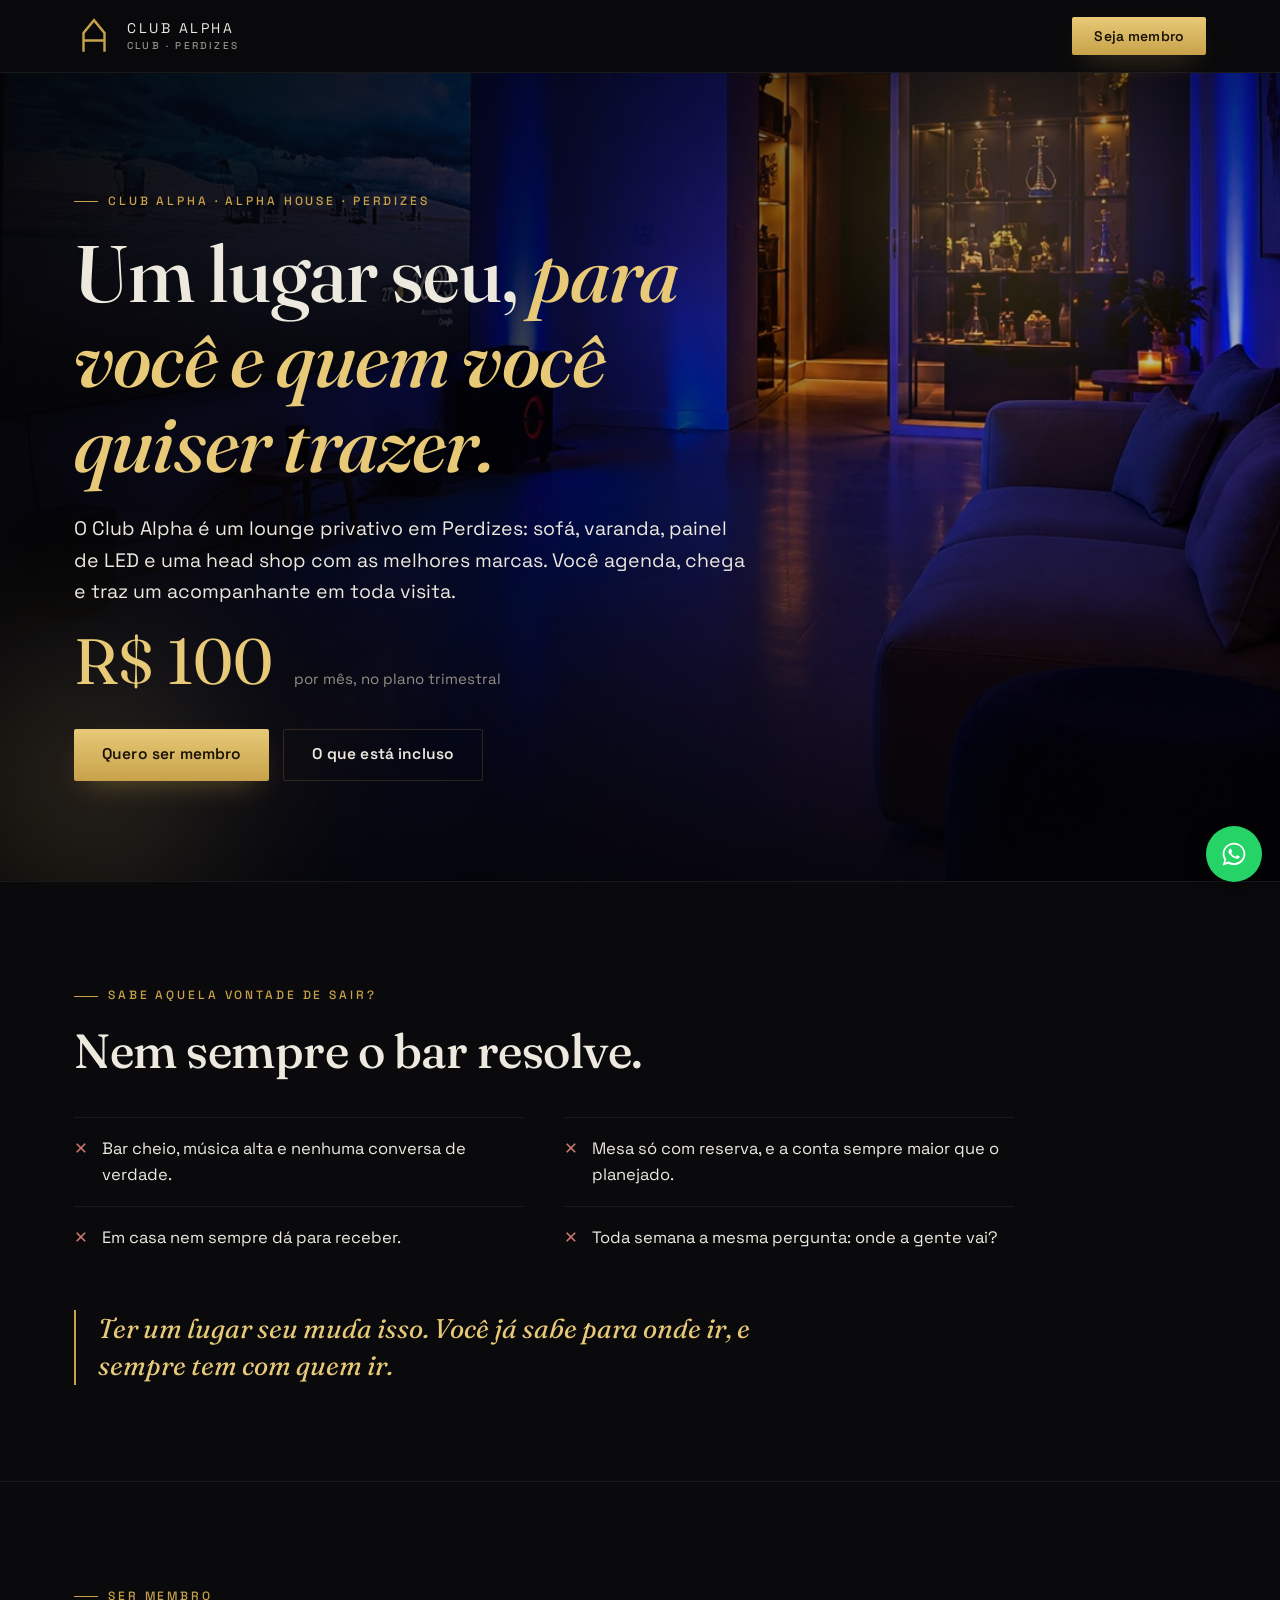
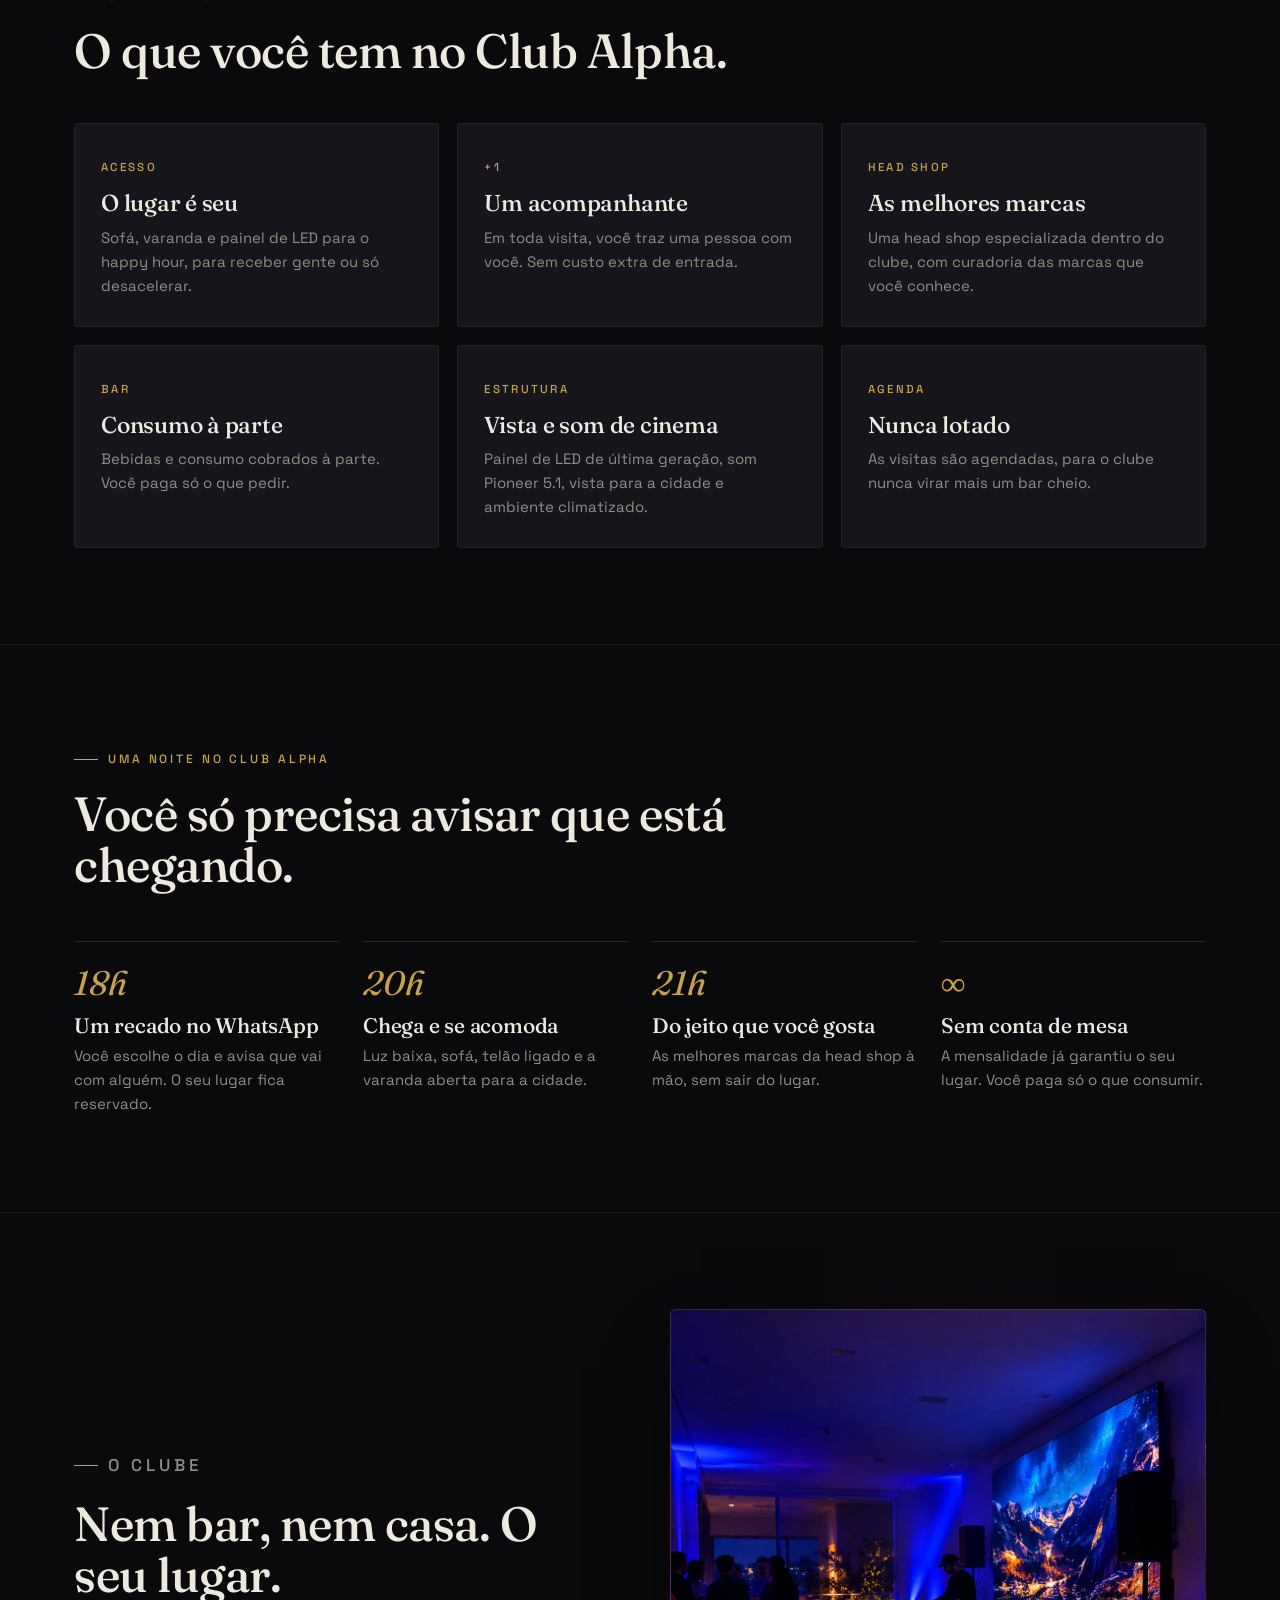
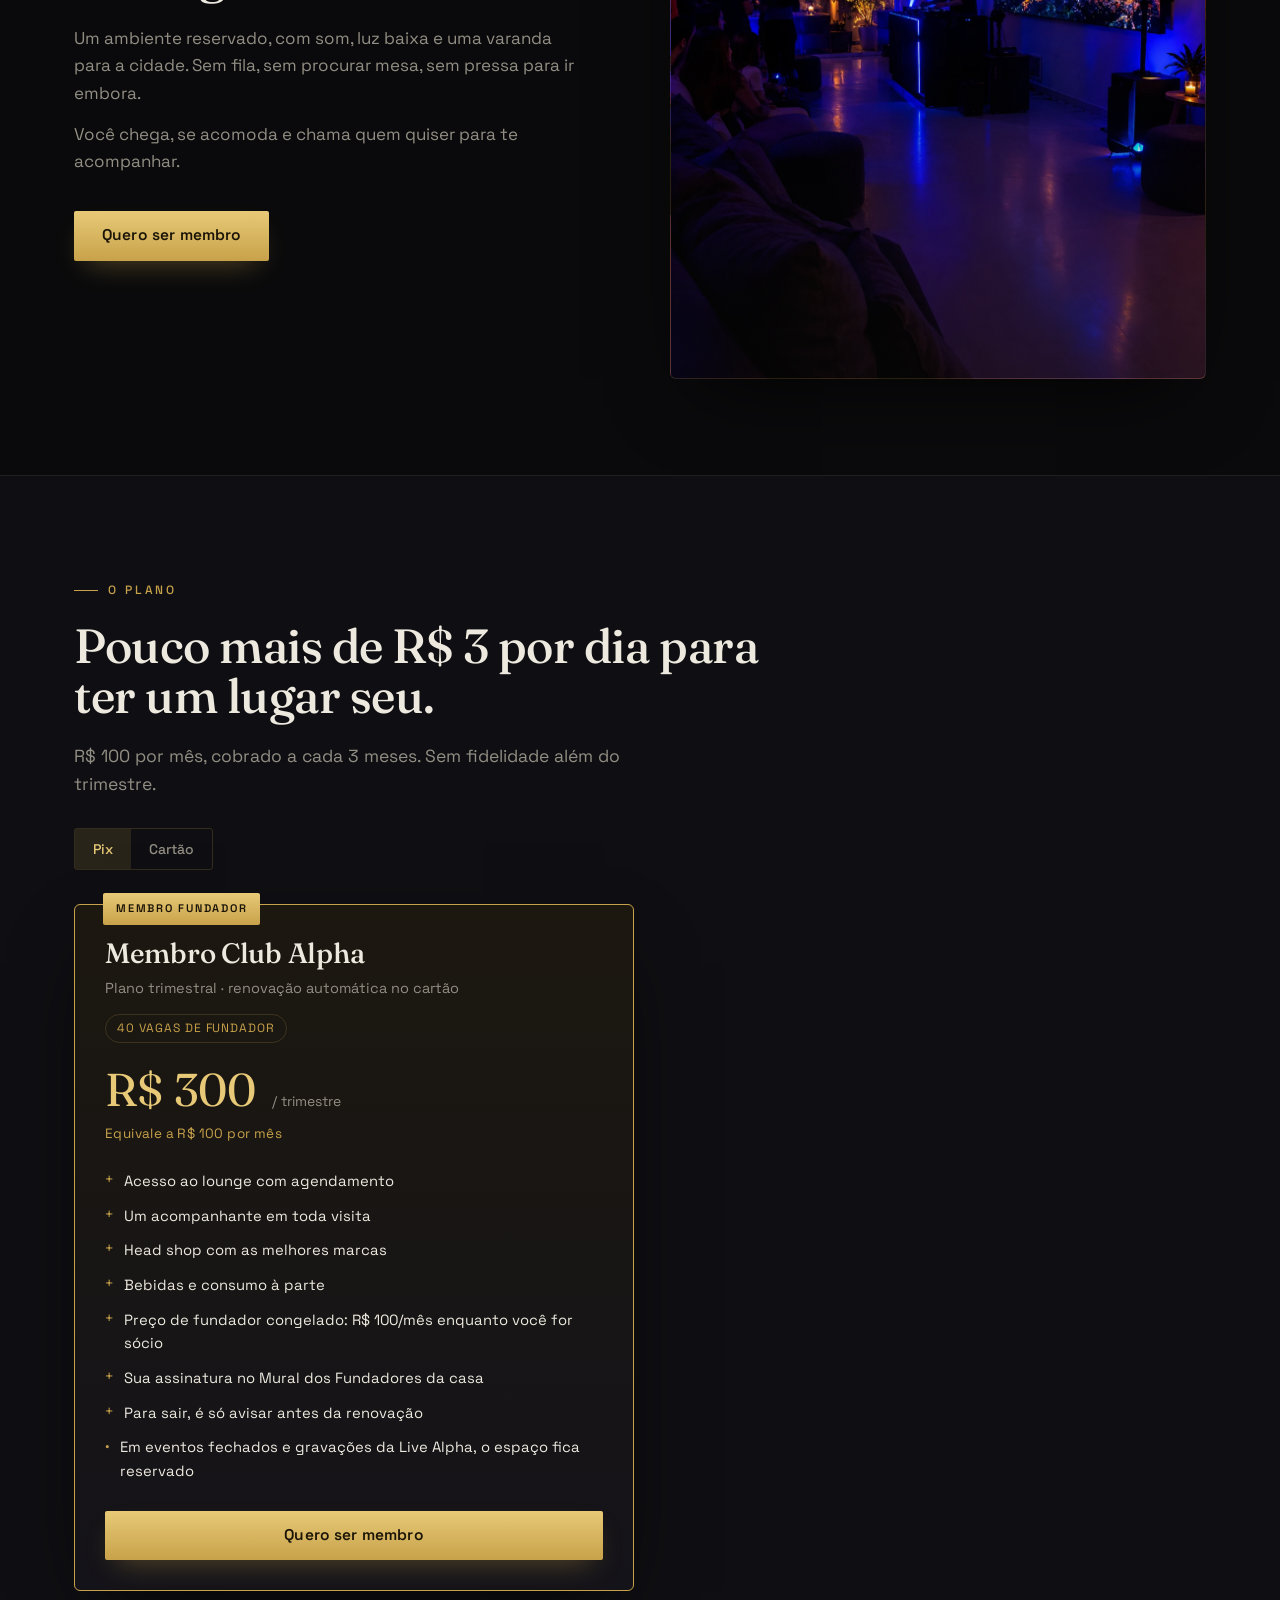
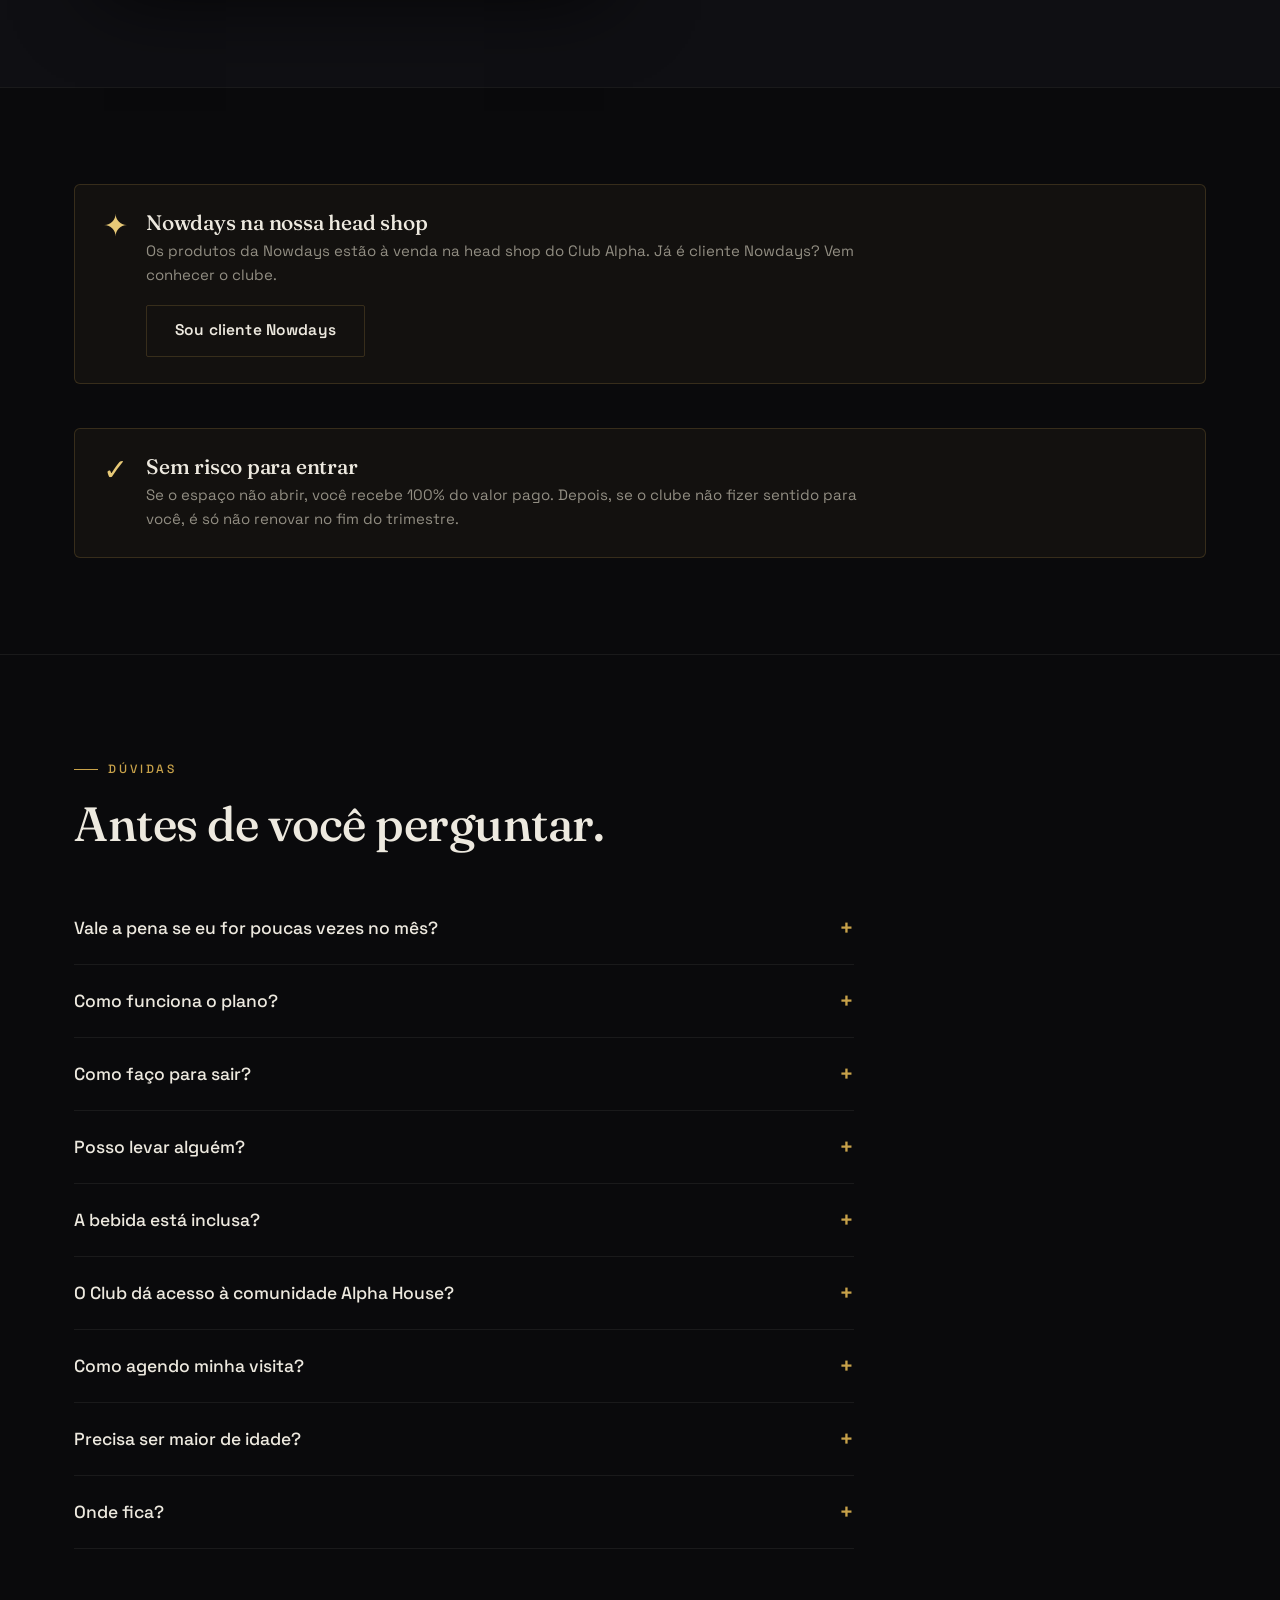
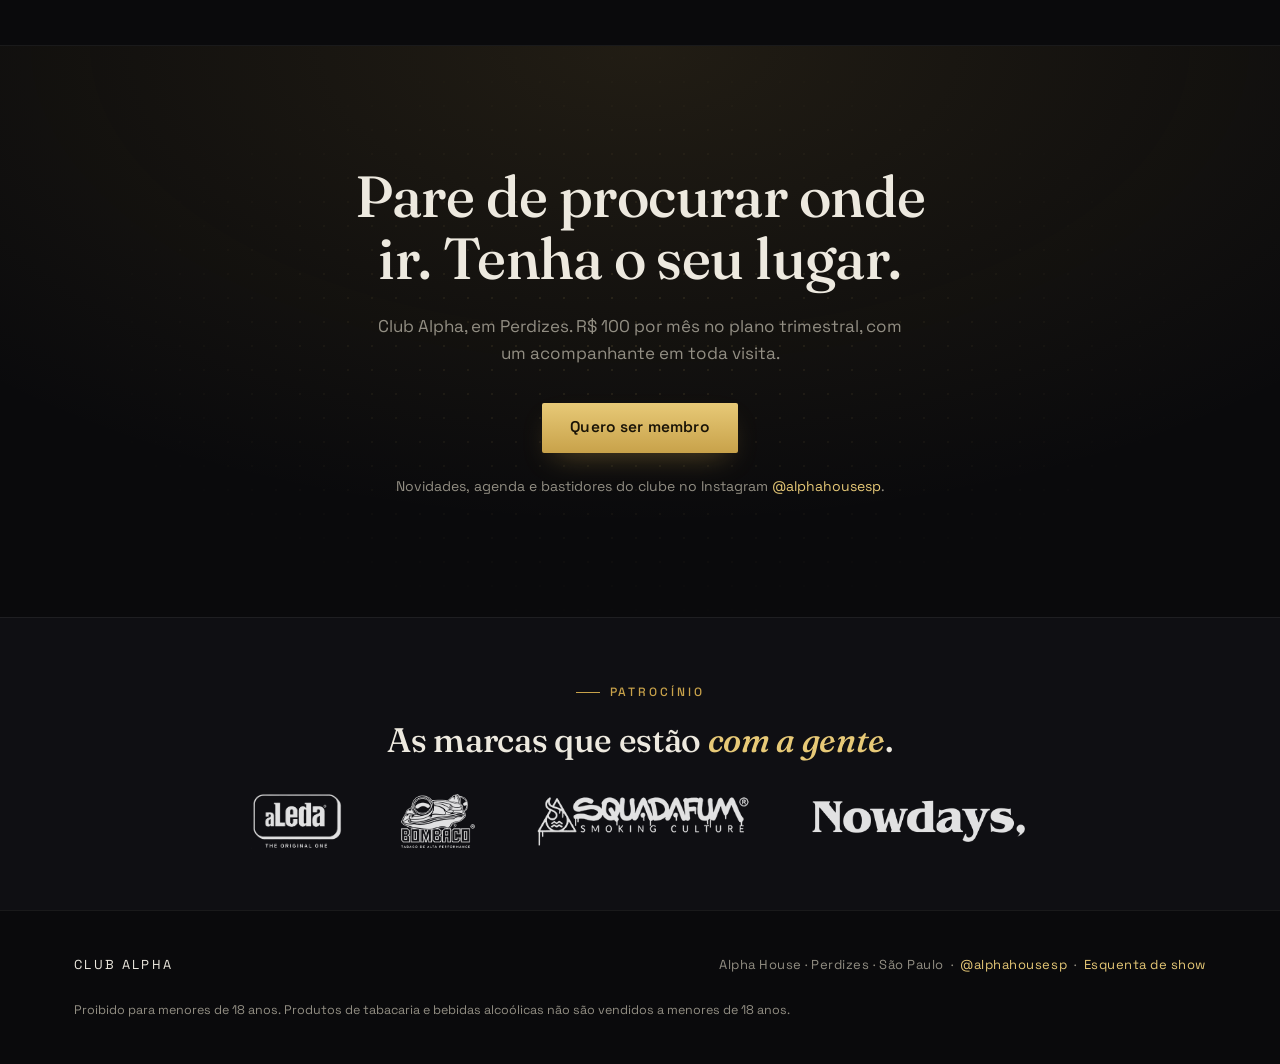
==== club/index.html @ b7af5578 "Mural dos Fundadores, preço de fundador, bastidores no Instagram e esquenta só no Seal - Mural dos F" ====
<!DOCTYPE html>
<html lang="pt-BR">
<head>
<meta charset="UTF-8" />
<meta name="viewport" content="width=device-width, initial-scale=1.0" />
<title>Club Alpha — Perdizes</title>
<meta name="description" content="Seja membro do Club Alpha: um lounge em Perdizes para você e um acompanhante, com sofá, varanda, painel de LED e head shop com as melhores marcas. R$ 300 por trimestre, com renovação automática." />
<!-- Prévia do link (WhatsApp/Instagram) -->
<meta property="og:type" content="website" />
<meta property="og:url" content="https://alphastudio.alphagalerie.com/club/" />
<link rel="canonical" href="https://alphastudio.alphagalerie.com/club/" />
<meta property="og:site_name" content="Alpha House" />
<meta property="og:title" content="Club Alpha · seja membro" />
<meta property="og:description" content="Um lugar seu em Perdizes, com um acompanhante em toda visita e head shop das melhores marcas. R$ 100 por mês." />
<meta property="og:image" content="https://alphastudio.alphagalerie.com/img/og-club.jpg" />
<meta property="og:image:width" content="1200" />
<meta property="og:image:height" content="630" />
<meta name="twitter:card" content="summary_large_image" />
<meta name="theme-color" content="#0A0A0C" />
<!-- Preço do plano e marcas: arquivo /config.js -->
<link rel="preconnect" href="https://fonts.googleapis.com">
<link rel="preconnect" href="https://fonts.gstatic.com" crossorigin>
<link href="https://fonts.googleapis.com/css2?family=Fraunces:ital,opsz,wght@0,9..144,400;0,9..144,500;0,9..144,600;1,9..144,400;1,9..144,500&family=Space+Grotesk:wght@400;500;600&display=swap" rel="stylesheet">
<link rel="icon" href="../assets/logo/favicon.svg" type="image/svg+xml">
<link rel="icon" href="../assets/logo/favicon-32.png" sizes="32x32">
<link rel="apple-touch-icon" href="../assets/logo/apple-touch-icon.png">
<link rel="preload" as="image" href="../img/lounge-led.webp" fetchpriority="high">
<link rel="stylesheet" href="../assets/site.css">
</head>
<body data-oferta="club">

<div class="strip" data-prazo>Pré-venda de fundadores<span data-contagem></span> · inauguração prevista para <span data-cfg="INAUGURACAO_PREVISTA">novembro</span> · se o espaço não inaugurar, você recebe <b>100% de volta</b></div>

<nav class="nav">
  <div class="wrap">
    <a class="brand" href="../" aria-label="Alpha House">
      <img class="mono-logo" src="../assets/logo/alpha-house-simbolo-dourado.svg" alt="" width="42" height="42">
      <span class="brand-name">Club Alpha<small>Club · Perdizes</small></span>
    </a>
    <button class="btn btn-gold nav-cta" data-reserve>Seja membro</button>
  </div>
</nav>

<!-- ============ HERO ============ -->
<header class="hero" id="top">
  <div class="hero-bg" aria-hidden="true" style="background-image:url('../img/lounge-led.webp');background-position:center 60%"></div>
  <div class="hero-glow" aria-hidden="true"><span></span><span></span></div>
  <div class="wrap">
    <p class="eyebrow">Club Alpha · Alpha House · Perdizes</p>
    <h1>Um lugar seu, <em>para você e quem você quiser trazer.</em></h1>
    <p class="hero-sub">O Club Alpha é um lounge privativo em Perdizes: sofá, varanda, painel de LED e uma head shop com as melhores marcas. Você agenda, chega e traz um acompanhante em toda visita.</p>
    <div class="price-hero">R$ 100 <small>por mês, no plano trimestral</small></div>
    <div class="hero-actions">
      <button class="btn btn-gold" data-reserve>Quero ser membro</button>
      <a class="btn btn-ghost" href="#beneficios">O que está incluso</a>
    </div>
  </div>
</header>

<!-- ============ DOR ============ -->
<section class="band">
  <div class="wrap">
    <div class="band-head">
      <p class="eyebrow reveal">Sabe aquela vontade de sair?</p>
      <h2 class="reveal">Nem sempre o bar resolve.</h2>
    </div>
    <ul class="dores reveal">
      <li>Bar cheio, música alta e nenhuma conversa de verdade.</li>
      <li>Mesa só com reserva, e a conta sempre maior que o planejado.</li>
      <li>Em casa nem sempre dá para receber.</li>
      <li>Toda semana a mesma pergunta: onde a gente vai?</li>
    </ul>
    <p class="virada reveal">Ter um lugar seu muda isso. Você já sabe para onde ir, e sempre tem com quem ir.</p>
  </div>
</section>

<!-- ============ BENEFÍCIOS ============ -->
<section class="band" id="beneficios">
  <div class="wrap">
    <div class="band-head">
      <p class="eyebrow reveal">Ser membro</p>
      <h2 class="reveal">O que você tem no Club Alpha.</h2>
    </div>
    <div class="perks">
      <div class="perk reveal"><span class="tag">Acesso</span><h3>O lugar é seu</h3><p>Sofá, varanda e painel de LED para o happy hour, para receber gente ou só desacelerar.</p></div>
      <div class="perk reveal"><span class="tag">+1</span><h3>Um acompanhante</h3><p>Em toda visita, você traz uma pessoa com você. Sem custo extra de entrada.</p></div>
      <div class="perk reveal"><span class="tag">Head shop</span><h3>As melhores marcas</h3><p>Uma head shop especializada dentro do clube, com curadoria das marcas que você conhece.</p></div>
      <div class="perk reveal"><span class="tag">Bar</span><h3>Consumo à parte</h3><p>Bebidas e consumo cobrados à parte. Você paga só o que pedir.</p></div>
      <div class="perk reveal"><span class="tag">Estrutura</span><h3>Vista e som de cinema</h3><p>Painel de LED de última geração, som Pioneer 5.1, vista para a cidade e ambiente climatizado.</p></div>
      <div class="perk reveal"><span class="tag">Agenda</span><h3>Nunca lotado</h3><p>As visitas são agendadas, para o clube nunca virar mais um bar cheio.</p></div>
    </div>
  </div>
</section>

<!-- ============ UMA NOITE NO CLUBE ============ -->
<section class="band">
  <div class="wrap">
    <div class="band-head">
      <p class="eyebrow reveal">Uma noite no Club Alpha</p>
      <h2 class="reveal">Você só precisa avisar que está chegando.</h2>
    </div>
    <div class="steps">
      <div class="step reveal"><div class="n">18h</div><h3>Um recado no WhatsApp</h3><p>Você escolhe o dia e avisa que vai com alguém. O seu lugar fica reservado.</p></div>
      <div class="step reveal"><div class="n">20h</div><h3>Chega e se acomoda</h3><p>Luz baixa, sofá, telão ligado e a varanda aberta para a cidade.</p></div>
      <div class="step reveal"><div class="n">21h</div><h3>Do jeito que você gosta</h3><p>As melhores marcas da head shop à mão, sem sair do lugar.</p></div>
      <div class="step reveal"><div class="n">∞</div><h3>Sem conta de mesa</h3><p>A mensalidade já garantiu o seu lugar. Você paga só o que consumir.</p></div>
    </div>
  </div>
</section>

<!-- ============ ESPAÇO ============ -->
<section class="band rooftop">
  <div class="wrap">
    <div class="rt-grid">
      <div class="reveal">
        <p class="eyebrow">O clube</p>
        <h2>Nem bar, nem casa. O seu lugar.</h2>
        <p>Um ambiente reservado, com som, luz baixa e uma varanda para a cidade. Sem fila, sem procurar mesa, sem pressa para ir embora.</p>
        <p>Você chega, se acomoda e chama quem quiser para te acompanhar.</p>
        <div class="hero-actions"><button class="btn btn-gold" data-reserve>Quero ser membro</button></div>
      </div>
      <div class="photo reveal" role="img" aria-label="Lounge do Club Alpha com painel de LED e pessoas reunidas" style="background-image:url('../img/evento-dj.webp')"></div>
    </div>
  </div>
</section>

<!-- ============ PLANO ============ -->
<section class="band pacotes" id="plano">
  <div class="wrap">
    <div class="band-head">
      <p class="eyebrow reveal">O plano</p>
      <h2 class="reveal">Pouco mais de R$ 3 por dia para ter um lugar seu.</h2>
      <p class="lead reveal">R$ 100 por mês, cobrado a cada 3 meses. Sem fidelidade além do trimestre.</p>
    </div>
    <div class="pay-toggle reveal" role="group" aria-label="Forma de pagamento">
      <button type="button" class="on" data-pay="pix" aria-pressed="true">Pix</button>
      <button type="button" data-pay="cartao" aria-pressed="false">Cartão</button>
    </div>
    <div class="pac-grid" style="grid-template-columns:minmax(0,560px)">
      <div class="pac feat reveal">
        <span class="flag">Membro fundador</span>
        <h3>Membro Club Alpha</h3>
        <p class="use">Plano trimestral · renovação automática no cartão</p>
        <span class="vagas" data-vagas-de="club"></span>
        <div class="price"><span data-price>R$ 300</span> <small>/ trimestre</small></div>
        <div class="dur">Equivale a R$ 100 por mês</div>
        <ul>
          <li><span class="ck">+</span>Acesso ao lounge com agendamento</li>
          <li><span class="ck">+</span>Um acompanhante em toda visita</li>
          <li><span class="ck">+</span>Head shop com as melhores marcas</li>
          <li><span class="ck">+</span>Bebidas e consumo à parte</li>
          <li><span class="ck">+</span>Preço de fundador congelado: R$ 100/mês enquanto você for sócio</li>
          <li><span class="ck">+</span>Sua assinatura no Mural dos Fundadores da casa</li>
          <li><span class="ck">+</span>Para sair, é só avisar antes da renovação</li>
          <li><span class="ck">·</span>Em eventos fechados e gravações da Live Alpha, o espaço fica reservado</li>
        </ul>
        <button class="btn btn-gold" data-reserve>Quero ser membro</button>
      </div>
    </div>
  </div>
</section>

<!-- ============ NOWDAYS ============ -->
<section class="band">
  <div class="wrap">
    <div class="guarantee reveal" style="margin-top:0">
      <span class="g-ic" aria-hidden="true">✦</span>
      <div>
        <h3>Nowdays na nossa head shop</h3>
        <p>Os produtos da Nowdays estão à venda na head shop do Club Alpha. Já é cliente Nowdays? Vem conhecer o clube.</p>
        <div class="hero-actions" style="margin-top:18px"><a class="btn btn-ghost" id="nowdays" target="_blank" rel="noopener" href="#">Sou cliente Nowdays</a></div>
      </div>
    </div>
    <div class="guarantee reveal">
      <span class="g-ic" aria-hidden="true">✓</span>
      <div>
        <h3>Sem risco para entrar</h3>
        <p>Se o espaço não abrir, você recebe 100% do valor pago. Depois, se o clube não fizer sentido para você, é só não renovar no fim do trimestre.</p>
      </div>
    </div>
  </div>
</section>

<!-- ============ FAQ ============ -->
<section class="band">
  <div class="wrap">
    <div class="band-head">
      <p class="eyebrow reveal">Dúvidas</p>
      <h2 class="reveal">Antes de você perguntar.</h2>
    </div>
    <div class="faq">
      <div class="qa"><button>Vale a pena se eu for poucas vezes no mês?<span class="sign">+</span></button><div class="ans"><p>São R$ 100 por mês para ter um lugar garantido sempre que quiser, sem reservar mesa. E se não fizer sentido, é só não renovar no fim do trimestre.</p></div></div>
      <div class="qa"><button>Como funciona o plano?<span class="sign">+</span></button><div class="ans"><p>São R$ 300 a cada 3 meses. No cartão, vira uma assinatura que renova sozinha no fim de cada trimestre. No Pix, você paga um trimestre por vez.</p></div></div>
      <div class="qa"><button>Como faço para sair?<span class="sign">+</span></button><div class="ans"><p>É só avisar antes da próxima renovação. O trimestre já pago não é devolvido.</p></div></div>
      <div class="qa"><button>Posso levar alguém?<span class="sign">+</span></button><div class="ans"><p>Sim. Em toda visita você traz um acompanhante.</p></div></div>
      <div class="qa"><button>A bebida está inclusa?<span class="sign">+</span></button><div class="ans"><p>Não. Bebidas e consumo são à parte. A mensalidade é o seu acesso ao clube.</p></div></div>
      <div class="qa"><button>O Club dá acesso à comunidade Alpha House?<span class="sign">+</span></button><div class="ans"><p>Não. O Club é o seu acesso ao espaço. A comunidade, com os encontros de network e a Live Alpha, é a adesão de membro fundador. Nos dias de eventos fechados e gravações, o espaço fica reservado para a comunidade.</p></div></div>
      <div class="qa"><button>Como agendo minha visita?<span class="sign">+</span></button><div class="ans"><p>Pelo WhatsApp. O agendamento garante o seu lugar e evita que o clube fique cheio.</p></div></div>
      <div class="qa"><button>Precisa ser maior de idade?<span class="sign">+</span></button><div class="ans"><p>Sim. O Club Alpha é só para maiores de 18 anos, membros e acompanhantes.</p></div></div>
      <div class="qa"><button>Onde fica?<span class="sign">+</span></button><div class="ans"><p>Em Perdizes, São Paulo. O endereço completo vai por mensagem depois da adesão.</p></div></div>
    </div>
  </div>
</section>

<section class="final">
  <div class="wrap">
    <h2>Pare de procurar onde ir. Tenha o seu lugar.</h2>
    <p class="lead">Club Alpha, em Perdizes. R$ 100 por mês no plano trimestral, com um acompanhante em toda visita.</p>
    <button class="btn btn-gold" data-reserve>Quero ser membro</button>
    <p style="margin-top:22px;font-size:14px;color:var(--muted)">Novidades, agenda e bastidores do clube no Instagram <a class="gold" data-ig="club" href="https://www.instagram.com/alphahousesp/" target="_blank" rel="noopener">@alphahousesp</a>.</p>
  </div>
</section>

<section class="marcas" id="marcas" aria-labelledby="marcas-titulo"><!-- renderizado pelo config.js --></section>

<footer>
  <div class="wrap">
    <span class="f-brand">Club Alpha</span>
    <span class="f-meta">Alpha House · Perdizes · São Paulo &nbsp;·&nbsp; <a class="gold" data-ig="club" href="https://www.instagram.com/alphahousesp/" target="_blank" rel="noopener">@alphahousesp</a> &nbsp;·&nbsp; <a class="gold" href="../esquenta/">Esquenta de show</a></span>
    <p class="f-legal">Proibido para menores de 18 anos. Produtos de tabacaria e bebidas alcoólicas não são vendidos a menores de 18 anos.</p>
  </div>
</footer>

<!-- ============ MODAL ============ -->
<div class="modal" id="modal" aria-hidden="true" role="dialog" aria-modal="true" aria-label="Seja membro">
  <div class="sheet">
    <div class="sheet-top">
      <h3>Seja membro</h3>
      <button class="x" id="closeModal" aria-label="Fechar">&times;</button>
    </div>
    <div class="field"><span class="lbl">Pagamento</span><div class="opts row" id="optPay"></div></div>
    <div class="field"><label for="fNome">Seu nome</label><input id="fNome" type="text" placeholder="Como te chamam" autocomplete="name"></div>
    <div class="field"><label for="fWpp">Seu WhatsApp</label><input id="fWpp" type="tel" placeholder="(11) 9...." autocomplete="tel"></div>
    <div class="field"><label for="fEmail" id="fEmailLbl">Seu e-mail</label><input id="fEmail" type="email" placeholder="voce@email.com" autocomplete="email"></div>
    <div class="total-row"><span class="tl">Trimestre</span><span class="tv" id="total">R$ 0</span></div>
    <div class="sub-row" id="subTotal"></div>
    <button class="btn btn-gold btn-block" id="pagar">Pagar no Mercado Pago</button>
    <button class="btn btn-ghost btn-block" id="send" style="margin-top:10px">Prefiro fechar pelo WhatsApp</button>
    <p class="note">Pagamento seguro pelo Mercado Pago. Para sair, avise antes da renovação.</p>
  </div>
</div>

<script src="../config.js"></script>
<script src="../assets/site.js"></script>
<script>
  /* Link do WhatsApp para clientes Nowdays */
  document.getElementById("nowdays").href = "https://wa.me/" + ALPHA_CONFIG.WPP + "?text=" +
    encodeURIComponent("Olá! Sou cliente Nowdays e quero conhecer o Club Alpha.");
</script>
</body>
</html>
---- assets/site.css ----
:root{
  --bg:#0A0A0C;
  --bg-2:#0F0F13;
  --panel:#15151B;
  --panel-2:#1B1B22;
  --line:rgba(200,162,74,.20);
  --line-soft:rgba(237,233,223,.07);
  --gold:#C8A24A;
  --gold-bright:#E7C977;
  --gold-deep:#8A6E2E;
  --ink:#EDE9DF;
  --muted:#928E83;
  --green:#7FD1A8;
  --shadow:0 30px 80px -30px rgba(0,0,0,.85);
  --maxw:1180px;
}

*{box-sizing:border-box;}
html{scroll-behavior:smooth;}
body{
  margin:0;
  background:var(--bg);
  color:var(--ink);
  font-family:"Space Grotesk",system-ui,-apple-system,sans-serif;
  font-size:17px;
  line-height:1.6;
  -webkit-font-smoothing:antialiased;
  overflow-x:hidden;
}
h1,h2,h3{font-family:"Fraunces",Georgia,serif;font-weight:500;line-height:1.06;margin:0;letter-spacing:-.01em;}
p{margin:0;}
a{color:inherit;text-decoration:none;}
img{max-width:100%;display:block;}

.wrap{width:100%;max-width:var(--maxw);margin:0 auto;padding:0 24px;}
@media(max-width:560px){ .wrap{padding:0 16px;} }
.eyebrow{
  font-size:12px;letter-spacing:.24em;text-transform:uppercase;
  color:var(--gold);font-weight:500;margin-bottom:20px;
  display:inline-flex;align-items:center;gap:10px;
}
.eyebrow::before{
  content:"";width:24px;height:1px;background:var(--gold);display:inline-block;
}
.muted{color:var(--muted);}
.gold{color:var(--gold-bright);}

/* ---------- Buttons ---------- */
.btn{
  display:inline-flex;align-items:center;gap:10px;justify-content:center;
  font-family:"Space Grotesk",sans-serif;font-size:15.5px;font-weight:600;
  letter-spacing:.01em;cursor:pointer;border:none;border-radius:2px;
  padding:17px 28px;transition:transform .2s ease, background .25s ease, color .25s ease, border-color .25s ease;
  line-height:1;
}
.btn-gold{
  background:linear-gradient(180deg,var(--gold-bright),var(--gold));
  color:#1a1407;box-shadow:0 12px 30px -12px rgba(200,162,74,.45);
}
.btn-gold:hover{transform:translateY(-2px);}
.btn-ghost{
  background:transparent;color:var(--ink);
  border:1px solid var(--line);
}
.btn-ghost:hover{border-color:var(--gold);color:var(--gold-bright);}
.btn-block{width:100%;}
.btn[disabled]{opacity:.45;cursor:not-allowed;transform:none;}

/* ---------- Pré-venda strip ---------- */
.strip{
  background:linear-gradient(90deg,#1c1810,#141319);
  border-bottom:1px solid var(--line);
  font-size:13.5px;color:var(--ink);text-align:center;padding:10px 16px;
}
.strip b{color:var(--gold-bright);font-weight:600;}

/* ---------- Nav ---------- */
.nav{
  position:sticky;top:0;z-index:40;
  background:rgba(10,10,12,.78);
  backdrop-filter:blur(16px);
  -webkit-backdrop-filter:blur(16px);
  border-bottom:1px solid var(--line-soft);
}
.nav .wrap{display:flex;align-items:center;justify-content:space-between;height:72px;}
.brand{display:flex;align-items:center;gap:13px;}
/* Logo: assets/logo/ (símbolo no menu, favicon e versões para redes) */
.mono{
  width:42px;height:42px;border-radius:50%;
  border:1.5px solid var(--gold);
  display:flex;align-items:center;justify-content:center;
  font-family:"Fraunces",serif;font-style:italic;font-size:20px;
  color:var(--gold-bright);background:radial-gradient(circle at 30% 25%,#22210e,#0a0a08);
  flex-shrink:0;letter-spacing:-.04em;
}
.mono .dot{width:5px;height:5px;border-radius:50%;background:var(--gold-bright);
  position:relative;top:-10px;left:1px;}
.brand-name{font-size:14px;letter-spacing:.18em;text-transform:uppercase;color:var(--ink);line-height:1.2;}
.brand-name small{display:block;font-size:10px;letter-spacing:.22em;color:var(--muted);margin-top:4px;font-weight:500;}
.nav-cta{padding:12px 22px;font-size:14px;}
@media(max-width:560px){
  .brand-name{font-size:12px;}
  .brand-name small{font-size:9px;}
  .nav-cta{padding:10px 16px;font-size:13px;}
}

/* ---------- Hero ---------- */
.hero{
  position:relative;overflow:hidden;padding:110px 0 100px;
  min-height:680px;display:flex;align-items:center;
}
/* Foto do hero: definida no style da .hero-bg de cada página */
.hero-bg{
  position:absolute;inset:0;z-index:0;
  background-size:cover;
  background-position:center 42%;
  filter:saturate(1.05) contrast(1.05);
}
.hero-bg::after{
  content:"";position:absolute;inset:0;
  background:
    linear-gradient(90deg, rgba(10,10,12,.95) 0%, rgba(10,10,12,.72) 40%, rgba(10,10,12,.18) 72%, rgba(10,10,12,.25) 100%),
    linear-gradient(180deg, rgba(10,10,12,.4) 0%, transparent 30%, rgba(10,10,12,.88) 100%);
}
.hero-glow{position:absolute;inset:0;z-index:1;overflow:hidden;pointer-events:none;}
.hero-glow span{
  position:absolute;border-radius:50%;filter:blur(90px);opacity:.35;
  animation:drift 18s ease-in-out infinite;
}
.hero-glow span:nth-child(1){width:340px;height:340px;background:#C8A24A;top:-40px;right:8%;opacity:.28;}
.hero-glow span:nth-child(2){width:260px;height:260px;background:#E7C977;bottom:-30px;left:-40px;animation-delay:-6s;opacity:.18;}
@keyframes drift{0%,100%{transform:translate(0,0) scale(1);}50%{transform:translate(-28px,24px) scale(1.08);}}

.hero .wrap{position:relative;z-index:2;}
.hero h1{font-size:clamp(40px,7vw,80px);max-width:14ch;}
.hero h1 em{font-style:italic;color:var(--gold-bright);}
.hero-sub{font-size:clamp(16.5px,2.2vw,19.5px);color:var(--ink);max-width:52ch;margin:28px 0 0;}
.hero-actions{display:flex;flex-wrap:wrap;gap:14px;margin-top:36px;}
.hero-foot{
  display:flex;flex-wrap:wrap;gap:36px;margin-top:54px;
  padding-top:30px;border-top:1px solid var(--line-soft);
}
.hero-foot .item{display:flex;flex-direction:column;gap:4px;}
.hero-foot .k{font-size:11px;letter-spacing:.2em;text-transform:uppercase;color:var(--muted);}
.hero-foot .v{font-family:"Fraunces",serif;font-size:18px;color:var(--ink);font-style:italic;}
.hero-foot .v b{color:var(--gold-bright);font-style:normal;font-weight:500;}

/* ---------- Section base ---------- */
section{position:relative;}
.band{padding:96px 0;border-top:1px solid var(--line-soft);}
.band-head{max-width:64ch;}
.band-head h2{font-size:clamp(30px,4.6vw,48px);}
.band-head .lead{color:var(--muted);margin-top:20px;font-size:17.5px;max-width:56ch;}
@media(max-width:560px){ .band{padding:72px 0;} }

/* ---------- Shows ---------- */
.show-grid{display:grid;grid-template-columns:repeat(2,1fr);gap:20px;margin-top:46px;}
.show{
  background:var(--panel);border:1px solid var(--line-soft);border-radius:6px;
  padding:30px 28px;display:flex;flex-direction:column;gap:14px;
  transition:border-color .25s ease, transform .25s ease;
}
.show:hover{border-color:var(--line);transform:translateY(-4px);}
.show .date{font-size:12px;letter-spacing:.22em;text-transform:uppercase;color:var(--gold);font-weight:500;}
.show h3{font-size:34px;}
.show .meta{color:var(--muted);font-size:15px;}
.show .status{display:inline-flex;align-items:center;gap:8px;font-size:13px;color:var(--green);}
.show .status::before{content:"";width:7px;height:7px;border-radius:50%;background:currentColor;}
.show.out .status{color:var(--muted);}
.show .btn{align-self:flex-start;margin-top:6px;}
.show-note{color:var(--muted);font-size:14px;margin-top:22px;max-width:70ch;}
@media(max-width:760px){ .show-grid{grid-template-columns:1fr;} }

/* ---------- Ofertas ---------- */
.pacotes{background:var(--bg-2);}
.pay-toggle{
  display:inline-flex;margin-top:30px;border:1px solid var(--line);border-radius:3px;overflow:hidden;
}
.pay-toggle button{
  background:none;border:none;color:var(--muted);cursor:pointer;
  font-family:"Space Grotesk",sans-serif;font-size:14px;font-weight:500;padding:11px 18px;
}
.pay-toggle button.on{background:rgba(200,162,74,.14);color:var(--gold-bright);}
.pac-grid{display:grid;grid-template-columns:repeat(3,1fr);gap:20px;margin-top:34px;align-items:stretch;}
.pac{
  display:flex;flex-direction:column;
  background:var(--panel);border:1px solid var(--line-soft);border-radius:6px;
  padding:34px 30px 30px;position:relative;transition:border-color .25s ease, transform .25s ease;
}
.pac:hover{transform:translateY(-4px);border-color:var(--line);}
.pac.feat{border-color:var(--gold);background:linear-gradient(180deg,#1c1810,#141319);box-shadow:var(--shadow);}
.pac .flag{
  position:absolute;top:-12px;left:28px;background:linear-gradient(180deg,var(--gold-bright),var(--gold));
  color:#1a1407;font-size:11px;font-weight:600;letter-spacing:.16em;text-transform:uppercase;
  padding:7px 13px;border-radius:2px;
}
.pac h3{font-size:28px;}
.pac .use{color:var(--muted);font-size:14.5px;margin-top:8px;}
.pac .price{font-family:"Fraunces",serif;font-size:46px;color:var(--gold-bright);line-height:1;margin-top:24px;}
.pac .price small{font-family:"Space Grotesk",sans-serif;font-size:14px;color:var(--muted);font-weight:400;margin-left:6px;}
.pac .dur{font-size:13.5px;color:var(--gold);letter-spacing:.03em;margin:10px 0 24px;}
.pac ul{list-style:none;padding:0;margin:0 0 28px;display:flex;flex-direction:column;gap:11px;}
.pac li{display:flex;gap:11px;align-items:flex-start;font-size:14.8px;color:var(--ink);}
.pac li .ck{color:var(--gold);flex-shrink:0;font-weight:700;font-family:"Fraunces",serif;line-height:1.4;}
.pac .btn{margin-top:auto;}
@media(max-width:960px){ .pac-grid{grid-template-columns:1fr;} }

.turbo{
  margin-top:32px;background:var(--panel-2);border:1px dashed var(--line);
  border-radius:6px;padding:28px 30px;display:flex;flex-wrap:wrap;gap:20px;
  align-items:center;justify-content:space-between;
}
.turbo .t-txt{max-width:62ch;}
.turbo h3{font-size:21px;margin-bottom:6px;}
.turbo p{color:var(--muted);font-size:15px;}

/* ---------- Incluso ---------- */
.inc-cols{display:grid;grid-template-columns:1fr 1fr;gap:40px;margin-top:46px;}
.inc-cols h3{font-size:14px;letter-spacing:.2em;text-transform:uppercase;font-family:"Space Grotesk",sans-serif;font-weight:500;color:var(--gold);margin-bottom:12px;}
.inc-cols h3.no{color:var(--muted);}
.inc-list{list-style:none;padding:0;margin:0;}
.inc-list li{padding:16px 0;border-top:1px solid var(--line-soft);font-size:16px;}
.inc-list li span{display:block;color:var(--muted);font-size:14.5px;margin-top:2px;}
@media(max-width:760px){ .inc-cols{grid-template-columns:1fr;gap:28px;} }

/* ---------- Prédio ---------- */
.rooftop .rt-grid{display:grid;grid-template-columns:1fr 1fr;gap:60px;align-items:center;}
.rooftop h2{font-size:clamp(30px,4.6vw,48px);max-width:15ch;}
.rooftop p{color:var(--muted);margin-top:24px;font-size:17px;max-width:46ch;}
.rooftop p + p{margin-top:14px;}
/* Foto: definida no style do .photo de cada página */
.photo{
  aspect-ratio:4/5;border-radius:6px;border:1px solid var(--line);
  background-size:cover;
  background-position:center;
  position:relative;overflow:hidden;
  box-shadow:var(--shadow);
}
.photo::after{
  content:"";position:absolute;inset:0;
  background:linear-gradient(180deg, transparent 50%, rgba(10,10,12,.45) 100%);
  pointer-events:none;
}
@media(max-width:760px){ .rooftop .rt-grid{grid-template-columns:1fr;gap:32px;} .photo{aspect-ratio:4/3;} }

/* ---------- Galeria ---------- */
.gal{display:grid;grid-template-columns:repeat(3,1fr);gap:16px;margin-top:46px;}
.gal figure{margin:0;}
.gal img{width:100%;aspect-ratio:3/4;object-fit:cover;border-radius:6px;border:1px solid var(--line-soft);}
.gal figcaption{font-size:13.5px;color:var(--muted);margin-top:10px;}
@media(max-width:760px){ .gal{grid-template-columns:1fr;} .gal img{aspect-ratio:4/3;} }

/* ---------- Como funciona ---------- */
.steps{display:grid;grid-template-columns:repeat(4,1fr);gap:24px;margin-top:50px;}
.step{border-top:1px solid var(--line);padding-top:24px;}
.step .n{font-family:"Fraunces",serif;font-size:34px;color:var(--gold);font-style:italic;line-height:1;}
.step h3{font-size:21px;margin:14px 0 8px;}
.step p{color:var(--muted);font-size:15px;}
@media(max-width:960px){ .steps{grid-template-columns:1fr 1fr;} }
@media(max-width:560px){ .steps{grid-template-columns:1fr;gap:6px;} .step{padding:22px 0;} }

.guarantee{
  margin-top:44px;border:1px solid var(--line);border-radius:6px;padding:26px 28px;
  background:rgba(200,162,74,.05);display:flex;gap:18px;align-items:flex-start;
}
.guarantee .g-ic{font-family:"Fraunces",serif;font-size:30px;color:var(--gold-bright);line-height:1;}
.guarantee h3{font-size:21px;margin-bottom:6px;}
.guarantee p{color:var(--muted);font-size:15px;max-width:72ch;}

/* ---------- Regras ---------- */
.rules{display:grid;grid-template-columns:repeat(3,1fr);gap:0 32px;margin-top:40px;}
.rules li{list-style:none;padding:16px 0;border-top:1px solid var(--line-soft);color:var(--muted);font-size:15px;}
.rules{padding:0;}
@media(max-width:760px){ .rules{grid-template-columns:1fr;} }

/* ---------- FAQ ---------- */
.faq{max-width:780px;margin-top:42px;}
.qa{border-bottom:1px solid var(--line-soft);}
.qa button{
  width:100%;background:none;border:none;color:var(--ink);cursor:pointer;
  font-family:"Space Grotesk",sans-serif;font-size:17.5px;font-weight:500;text-align:left;
  padding:24px 0;display:flex;justify-content:space-between;align-items:center;gap:18px;
}
.qa .sign{color:var(--gold);font-size:24px;line-height:1;transition:transform .25s ease;flex-shrink:0;}
.qa.open .sign{transform:rotate(45deg);}
.qa .ans{max-height:0;overflow:hidden;transition:max-height .3s ease;}
.qa .ans p{color:var(--muted);font-size:15.5px;padding-bottom:24px;max-width:60ch;}

/* ---------- CTA final ---------- */
.final{text-align:center;padding:120px 0;border-top:1px solid var(--line-soft);
  background:radial-gradient(120% 140% at 50% 0%, rgba(200,162,74,.12), transparent 60%);
  position:relative;overflow:hidden;}
.final::before{
  content:"";position:absolute;inset:0;
  background-image:radial-gradient(circle, rgba(231,201,119,.18) 1px, transparent 1.5px);
  background-size:24px 24px;
  -webkit-mask-image:radial-gradient(60% 70% at 50% 50%, #000 0%, transparent 75%);
  mask-image:radial-gradient(60% 70% at 50% 50%, #000 0%, transparent 75%);
  opacity:.6;
}
.final .wrap{position:relative;z-index:2;}
.final h2{font-size:clamp(32px,5.4vw,58px);max-width:17ch;margin:0 auto;}
.final .lead{color:var(--muted);margin:24px auto 36px;max-width:48ch;font-size:17px;}

/* ---------- Footer ---------- */
footer{border-top:1px solid var(--line-soft);padding:44px 0;}
footer .wrap{display:flex;flex-wrap:wrap;gap:14px;justify-content:space-between;align-items:center;}
footer .f-brand{font-size:13px;letter-spacing:.18em;text-transform:uppercase;color:var(--ink);}
footer .f-meta{font-size:13px;color:var(--muted);letter-spacing:.04em;}
footer .f-legal{flex-basis:100%;font-size:12.5px;color:var(--muted);margin-top:10px;max-width:90ch;}

/* ---------- Reveal ---------- */
.reveal{opacity:0;transform:translateY(24px);transition:opacity .8s ease, transform .8s ease;}
.reveal.in{opacity:1;transform:none;}

/* ---------- Modal ---------- */
.modal{
  position:fixed;inset:0;z-index:90;display:none;
  background:rgba(5,5,6,.82);backdrop-filter:blur(6px);-webkit-backdrop-filter:blur(6px);
  overflow-y:auto;padding:28px 16px;
}
.modal.show{display:block;}
.sheet{
  width:100%;max-width:480px;margin:24px auto;
  background:var(--panel);border:1px solid var(--line);border-radius:8px;
  box-shadow:var(--shadow);padding:32px 28px 30px;
}
@media(max-width:420px){ .sheet{padding:26px 18px 24px;} }
.sheet-top{display:flex;justify-content:space-between;align-items:flex-start;gap:16px;margin-bottom:22px;}
.sheet-top h3{font-size:26px;}
.sheet-top .x{background:none;border:none;color:var(--muted);font-size:28px;cursor:pointer;line-height:1;padding:0;}
.field{margin-bottom:16px;}
.field > label,.field .lbl{display:block;font-size:12.5px;letter-spacing:.08em;color:var(--muted);margin-bottom:8px;text-transform:uppercase;}
.field input[type=text],.field input[type=tel],.field input[type=email]{
  width:100%;background:var(--bg);border:1px solid var(--line-soft);border-radius:3px;
  color:var(--ink);font-family:"Space Grotesk",sans-serif;font-size:16px;padding:14px 14px;
}
.field input:focus{outline:none;border-color:var(--gold);}
.opts{display:flex;flex-direction:column;gap:10px;}
.opts.row{flex-direction:row;flex-wrap:wrap;}
.opts.row .opt{flex:1 1 140px;}
.opt{
  position:relative;
  display:flex;justify-content:space-between;align-items:center;gap:12px;cursor:pointer;
  border:1px solid var(--line-soft);border-radius:4px;padding:14px 15px;transition:border-color .2s ease, background .2s ease;
}
.opt:hover{border-color:var(--line);}
.opt.sel{border-color:var(--gold);background:rgba(200,162,74,.07);}
.opt.off{opacity:.4;cursor:not-allowed;}
.opt .o-name{font-size:15px;font-weight:500;}
.opt .o-name span{display:block;font-size:12.5px;color:var(--muted);font-weight:400;margin-top:3px;}
.opt .o-price{font-family:"Fraunces",serif;font-size:20px;color:var(--gold-bright);white-space:nowrap;}
.opt input{position:absolute;opacity:0;width:0;height:0;}
.total-row{display:flex;justify-content:space-between;align-items:baseline;gap:12px;
  margin:6px 0 4px;padding-top:20px;border-top:1px solid var(--line-soft);}
.total-row .tl{font-size:12.5px;letter-spacing:.1em;text-transform:uppercase;color:var(--muted);}
.total-row .tv{font-family:"Fraunces",serif;font-size:32px;color:var(--gold-bright);}
.sub-row{font-size:13.5px;color:var(--muted);text-align:right;margin-bottom:22px;min-height:1.2em;}
.sheet .note{font-size:12.5px;color:var(--muted);margin-top:14px;text-align:center;}
.hide{display:none!important;}
.paid{background:#13251d;border-bottom:1px solid rgba(127,209,168,.35);padding:16px 0;}
.paid .wrap{display:flex;flex-wrap:wrap;gap:14px;align-items:center;justify-content:space-between;font-size:15px;}
.paid b{color:var(--green);font-weight:600;}
.paid .btn{padding:12px 20px;font-size:14px;}

:focus-visible{outline:2px solid var(--gold-bright);outline-offset:3px;}

@media (prefers-reduced-motion: reduce){
  *{animation:none!important;scroll-behavior:auto!important;}
  .reveal{opacity:1;transform:none;}
}

/* ---------- Hub (página inicial) ---------- */
.oferta{margin-top:64px;}
.oferta-foto{display:block;aspect-ratio:16/9;border-radius:6px;overflow:hidden;border:1px solid var(--line);box-shadow:var(--shadow);}
.oferta-foto img{width:100%;height:100%;object-fit:cover;transition:transform 1.2s ease;}
.oferta-foto:hover img{transform:scale(1.03);}
.oferta-info{display:grid;grid-template-columns:1fr 1.2fr;gap:24px 56px;margin-top:30px;align-items:start;}
.oferta-info .tag{font-size:11.5px;letter-spacing:.2em;text-transform:uppercase;color:var(--gold);font-weight:500;}
.oferta-info h2{font-size:clamp(34px,4.6vw,52px);margin-top:12px;}
.oferta-info p{color:var(--muted);font-size:16.5px;max-width:52ch;}
.fatos{list-style:none;padding:0;margin:22px 0 26px;display:flex;flex-wrap:wrap;gap:10px 28px;}
.fatos li{font-size:14.5px;color:var(--muted);}
.fatos b{color:var(--gold-bright);font-weight:500;font-family:"Fraunces",serif;font-size:19px;margin-right:4px;}
@media(max-width:760px){ .oferta{margin-top:48px;} .oferta-foto{aspect-ratio:4/3;} .oferta-info{grid-template-columns:1fr;gap:14px;margin-top:22px;} }

/* ---------- Benefícios (club) ---------- */
.perks{display:grid;grid-template-columns:repeat(3,1fr);gap:18px;margin-top:46px;}
.perk{background:var(--panel);border:1px solid var(--line-soft);border-radius:4px;padding:28px 26px;}
.perk .tag{font-size:11.5px;letter-spacing:.2em;text-transform:uppercase;color:var(--gold);font-weight:500;}
.perk h3{font-size:23px;margin:12px 0 10px;}
.perk p{color:var(--muted);font-size:15px;}
@media(max-width:860px){ .perks{grid-template-columns:1fr;} }
.price-hero{font-family:"Fraunces",serif;font-size:clamp(44px,6vw,64px);color:var(--gold-bright);line-height:1;margin-top:22px;}
.price-hero small{font-family:"Space Grotesk",sans-serif;font-size:15px;color:var(--muted);margin-left:8px;}
.back{font-size:13px;color:var(--muted);letter-spacing:.06em;}
.back:hover{color:var(--gold-bright);}

/* ---------- Dor ---------- */
.dores{list-style:none;padding:0;margin:40px 0 0;display:grid;grid-template-columns:1fr 1fr;gap:0 40px;max-width:940px;}
.dores li{display:flex;gap:14px;align-items:flex-start;padding:18px 0;border-top:1px solid var(--line-soft);font-size:16.5px;color:var(--ink);}
.dores li::before{content:"✕";color:#C9786F;font-weight:600;flex-shrink:0;line-height:1.6;}
.virada{font-family:"Fraunces",serif;font-style:italic;font-size:clamp(21px,2.6vw,27px);line-height:1.4;color:var(--gold-bright);
  border-left:2px solid var(--gold);padding-left:22px;margin-top:40px;max-width:40ch;}
@media(max-width:760px){ .dores{grid-template-columns:1fr;} }
.pp{font-size:14.5px;color:var(--ink);margin-top:10px;}
.pp b{color:var(--gold-bright);font-weight:600;}

/* ---------- Patrocínio ---------- */
.marcas{border-top:1px solid var(--line-soft);background:var(--bg-2);padding:56px 0 60px;text-align:center;}
.marcas .eyebrow{justify-content:center;}
.marcas h2{font-size:clamp(24px,3vw,34px);}
.marcas h2 em{color:var(--gold-bright);}
.marcas-row{display:flex;flex-wrap:wrap;align-items:center;justify-content:center;gap:28px 56px;margin-top:34px;}
.marca{position:relative;display:flex;align-items:center;}
.marca img{height:58px;width:auto;max-width:220px;object-fit:contain;opacity:.88;transition:opacity .25s;}
.marca img:hover{opacity:1;}
@media(max-width:640px){ .marcas-row{gap:22px 34px;} .marca img{height:44px;max-width:145px;} }

/* ---------- WhatsApp flutuante ---------- */
.wa-float{position:fixed;right:18px;bottom:18px;z-index:80;width:56px;height:56px;border-radius:50%;
  display:flex;align-items:center;justify-content:center;background:#25D366;color:#fff;
  box-shadow:0 10px 28px -8px rgba(0,0,0,.6);transition:transform .2s ease;}
.wa-float:hover{transform:scale(1.06);}
@media(max-width:560px){ .wa-float{right:14px;bottom:14px;width:52px;height:52px;} }

/* ---------- Faixa de eventos (página inicial) ---------- */
.eventos{margin-top:64px;border:1px dashed var(--line);border-radius:6px;padding:26px 28px;background:var(--panel-2);
  display:flex;flex-wrap:wrap;gap:18px;align-items:center;justify-content:space-between;}
.eventos h3{font-size:22px;margin-bottom:6px;}
.eventos p{color:var(--muted);font-size:15px;max-width:60ch;}

.mono-logo{width:48px;height:48px;flex-shrink:0;margin:0 -4px;}
@media(max-width:560px){ .mono-logo{width:42px;height:42px;} }

/* ---------- Contagem regressiva no card do show ---------- */
.show .falta{align-self:flex-start;font-size:12px;letter-spacing:.06em;color:#1a1407;background:linear-gradient(180deg,var(--gold-bright),var(--gold));
  padding:5px 10px;border-radius:2px;font-weight:600;}

/* ---------- Barra fixa no celular (preço + botão) ---------- */
.cta-bar{position:fixed;left:0;right:0;bottom:0;z-index:85;display:none;align-items:center;justify-content:space-between;gap:12px;
  padding:12px 16px calc(12px + env(safe-area-inset-bottom,0px));background:rgba(15,15,19,.96);
  backdrop-filter:blur(12px);-webkit-backdrop-filter:blur(12px);border-top:1px solid var(--line);
  transform:translateY(110%);transition:transform .3s ease;}
.cta-bar .cta-txt{font-size:14px;color:var(--ink);line-height:1.35;}
.cta-bar .cta-txt b{font-family:"Fraunces",serif;font-weight:500;font-size:18px;color:var(--gold-bright);}
.cta-bar .btn{padding:14px 22px;font-size:14px;flex-shrink:0;}
@media(max-width:760px){
  .cta-bar{display:flex;}
  .cta-bar.on{transform:none;}
  body.has-cta footer{padding-bottom:110px;}
  body.cta-on .wa-float{bottom:84px;}
}
.wa-float{transition:transform .2s ease,bottom .3s ease;}

/* ---------- Faixa do Instagram ---------- */
.ig-band{text-align:center;}
.ig-band .band-head{margin:0 auto;}
.ig-band .eyebrow{justify-content:center;}
.ig-band .lead{margin-left:auto;margin-right:auto;}
.ig-band .hero-actions{justify-content:center;}

/* Conversas: quatro cards por linha e etiqueta de vagas */
.perks.quatro{grid-template-columns:repeat(4,1fr);}
@media(max-width:1060px){ .perks.quatro{grid-template-columns:1fr 1fr;} }
@media(max-width:560px){ .perks.quatro{grid-template-columns:1fr;} }
.pac .vagas{display:inline-block;align-self:flex-start;margin-top:14px;font-size:12px;letter-spacing:.08em;text-transform:uppercase;color:var(--gold);border:1px solid var(--line);border-radius:999px;padding:4px 11px;}
.sheet .uso{color:var(--muted);font-size:14px;margin:-6px 0 18px;}
a.perk{display:block;color:inherit;text-decoration:none;transition:border-color .25s,transform .25s;}
a.perk:hover{border-color:var(--gold);transform:translateY(-2px);}
/* No celular, o texto vem antes da foto em todos os blocos com foto */
@media(max-width:760px){ .rt-grid .photo{order:2;} }

/* Vídeo vertical da história, com botão de som */
.video-box{position:relative;width:100%;max-width:360px;margin:0 auto;aspect-ratio:9/16;border-radius:6px;overflow:hidden;border:1px solid var(--line);box-shadow:var(--shadow);background:#000;}
.video-box video{width:100%;height:100%;object-fit:cover;display:block;}
.video-box .som{position:absolute;left:14px;bottom:14px;background:rgba(10,10,12,.72);color:#fff;border:1px solid rgba(255,255,255,.25);border-radius:999px;padding:9px 16px;font:500 13px "Space Grotesk",sans-serif;cursor:pointer;backdrop-filter:blur(6px);-webkit-backdrop-filter:blur(6px);}
.rooftop p.idealizador{font-size:15px;color:var(--ink);}
@media(max-width:760px){ .rt-grid .video-box{order:2;max-width:320px;} }

/* Barra da meta da pré-venda (só porcentagem) */
.meta-box{max-width:560px;margin:34px auto 0;padding:22px 24px;border:1px solid var(--gold-deep,var(--line));border-radius:6px;background:var(--panel);text-align:left;}
.meta-top{display:flex;justify-content:space-between;align-items:baseline;gap:12px;font-size:12px;letter-spacing:.16em;text-transform:uppercase;color:var(--muted);}
.meta-top b{font-family:"Fraunces",serif;font-size:26px;letter-spacing:0;text-transform:none;color:var(--gold-bright);font-weight:500;}
.meta-barra{height:10px;border-radius:999px;background:rgba(255,255,255,.08);overflow:hidden;margin:12px 0 12px;}
.meta-barra i{display:block;height:100%;border-radius:999px;background:linear-gradient(90deg,var(--gold),var(--gold-bright));transition:width 1s ease;}
.meta-txt{font-size:14.5px;color:var(--muted);margin:0;}
.urgencia{display:inline-block;margin-top:14px;font-size:12.5px;letter-spacing:.14em;text-transform:uppercase;color:#E8A27C;}

/* É para você / não é para você */
.para-quem{display:grid;grid-template-columns:1fr 1fr;gap:20px 48px;margin-top:40px;}
.para-quem h3{font-size:22px;}
.para-quem .dores{grid-template-columns:1fr;margin-top:16px;}
.dores.sim li::before{content:"✓";color:#7FD1A8;}
@media(max-width:760px){ .para-quem{grid-template-columns:1fr;} }

/* Planos: quatro cards, todos com etiqueta; o escolhido fica dourado */
.pac-grid.quatro{grid-template-columns:repeat(4,1fr);gap:18px;}
.pac-grid.quatro .pac{padding:34px 22px 26px;cursor:pointer;}
.pac-grid.quatro .pac h3{font-size:24px;}
.pac-grid.quatro .pac .price{font-size:40px;}
.pac:not(.feat) .flag{background:var(--panel-2);color:var(--gold);border:1px solid var(--gold-deep);}
.pac:hover{border-color:var(--gold-deep);transform:translateY(-3px);}
.pac.feat:hover{border-color:var(--gold);}
.pac:focus{outline:none;}
.pac:focus-visible{outline:2px solid var(--gold);outline-offset:3px;}
.pac li.nao{color:var(--muted);}
.pac li.nao .ck{color:#C9786F;}
.pac-dica{margin-top:26px;font-size:13.5px;color:var(--muted);}
@media(max-width:1180px){ .pac-grid.quatro{grid-template-columns:1fr 1fr;row-gap:30px;} }
@media(max-width:640px){ .pac-grid.quatro{grid-template-columns:1fr;} }
.pac-grid.quatro .price small{display:block;margin:10px 0 0;}

/* Carta do idealizador: por que a pré-venda existe */
.carta{max-width:760px;margin:0 auto;padding:44px 40px;border:1px solid var(--gold-deep);border-radius:6px;
  background:linear-gradient(180deg,rgba(212,175,55,.07),var(--panel));}
.carta h2{font-size:clamp(28px,4vw,40px);margin:10px 0 18px;}
.carta p{color:var(--muted);font-size:17px;margin-top:14px;}
.carta .assinatura{color:var(--ink);font-family:"Fraunces",serif;font-style:italic;font-size:19px;margin-top:26px;}
.carta .assinatura b{font-style:normal;color:var(--gold-bright);font-weight:500;}
@media(max-width:560px){ .carta{padding:32px 22px;} }

/* Relógio da pré-venda */
.relogio{max-width:560px;margin:30px auto 0;text-align:center;}
.relogio-tit{font-size:12px;letter-spacing:.18em;text-transform:uppercase;color:var(--muted);margin:0 0 12px;}
.relogio-num{display:grid;grid-template-columns:repeat(4,1fr);gap:10px;}
.relogio-num span{display:flex;flex-direction:column;align-items:center;gap:4px;padding:14px 6px;border:1px solid var(--gold-deep);border-radius:6px;background:var(--panel);font-size:11.5px;letter-spacing:.12em;text-transform:uppercase;color:var(--muted);}
.relogio-num b{font-family:"Fraunces",serif;font-size:clamp(30px,6vw,42px);font-weight:500;color:var(--gold-bright);letter-spacing:0;line-height:1;font-variant-numeric:tabular-nums;}
.relogio-sub{font-size:13.5px;color:var(--muted);margin:12px 0 0;}
.band-head .relogio{text-align:left;}
.band-head .relogio .relogio-sub{text-align:left;}

/* Foto larga e selo de imagem ilustrativa */
.foto-larga{margin:40px 0 0;border-radius:6px;overflow:hidden;border:1px solid var(--line);aspect-ratio:21/9;}
.foto-larga img{width:100%;height:100%;object-fit:cover;object-position:center 62%;display:block;}
@media(max-width:760px){ .foto-larga{aspect-ratio:4/3;} }
.photo .ilustra{position:absolute;right:12px;bottom:12px;z-index:2;font-size:11px;letter-spacing:.06em;color:rgba(255,255,255,.85);background:rgba(0,0,0,.45);padding:4px 9px;border-radius:999px;}
.meta-top b.txt{font-family:inherit;font-size:13px;letter-spacing:.12em;text-transform:uppercase;color:var(--gold);}
.meta-dentro{margin:10px 0 0;font-size:14.5px;color:var(--ink);}
.meta-dentro b{color:var(--gold-bright);font-weight:600;}
.indicar{margin-top:20px;font-size:14.5px;color:var(--muted);}
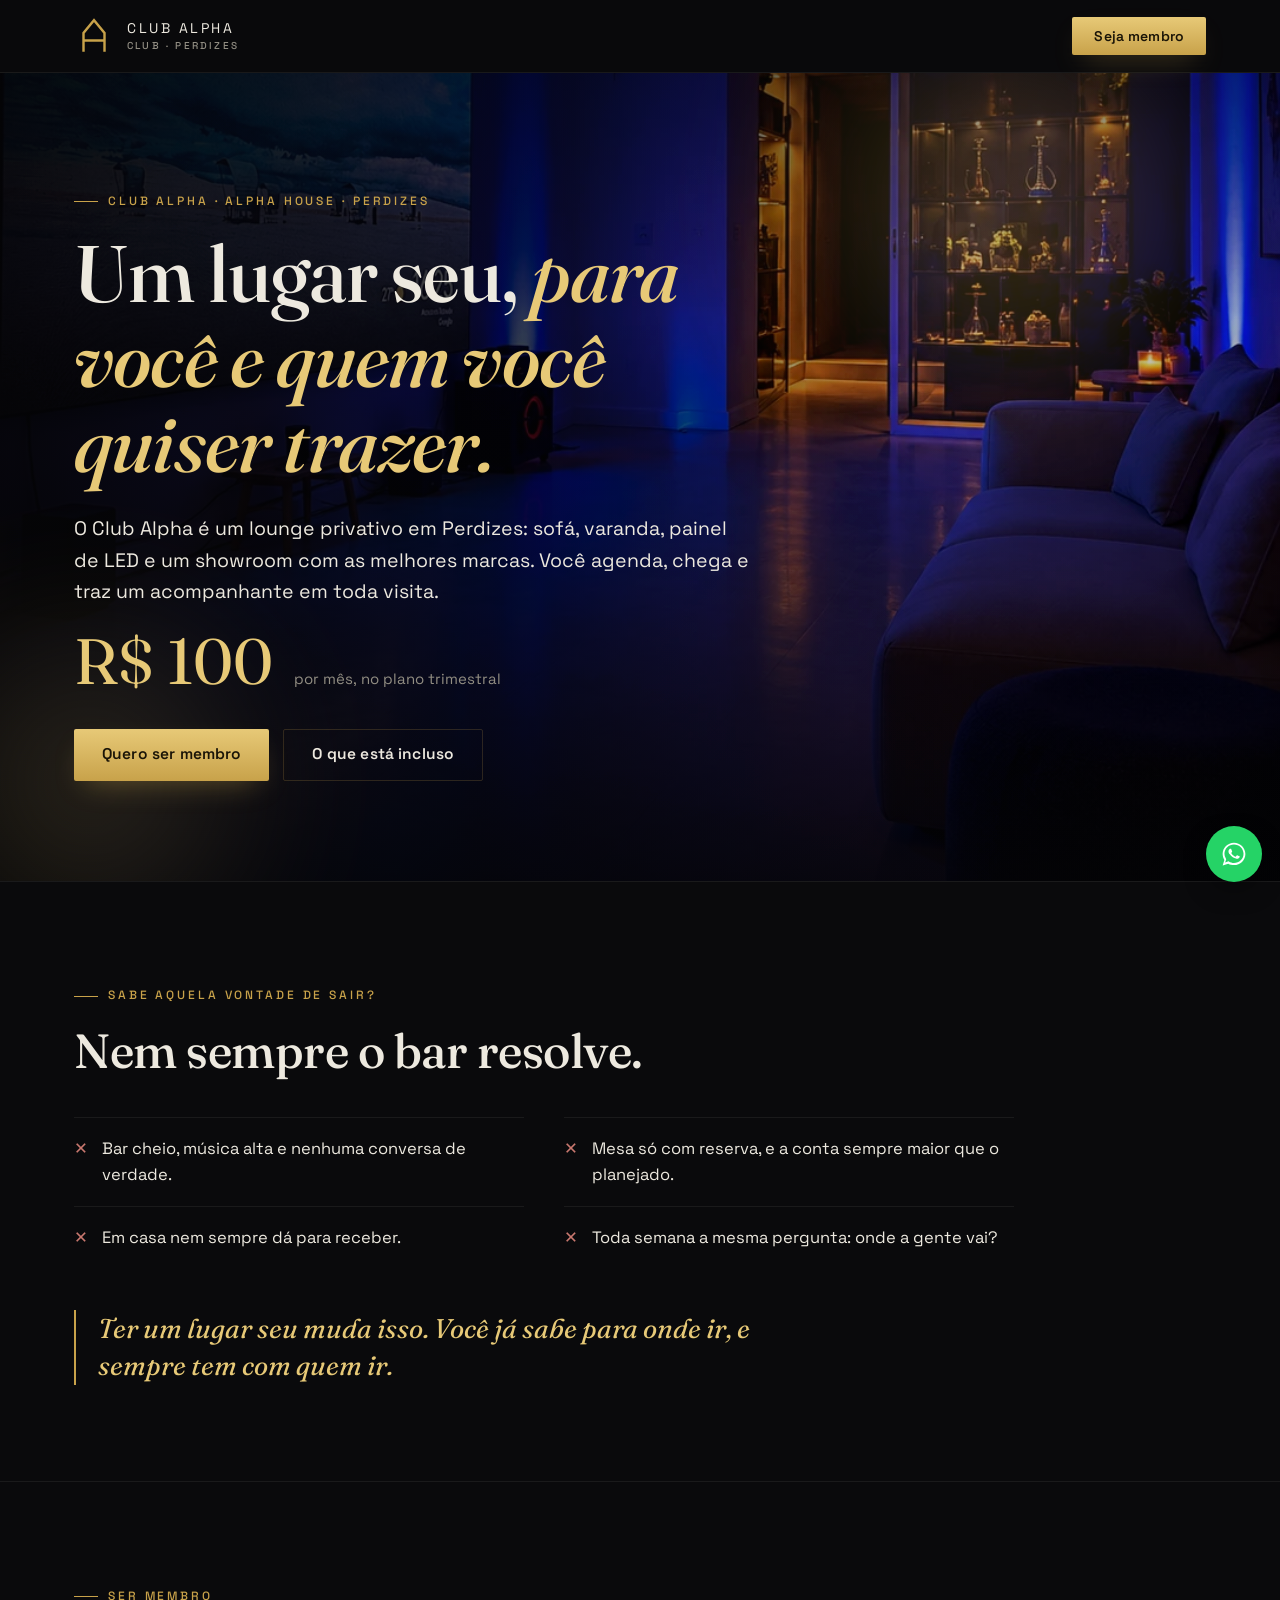
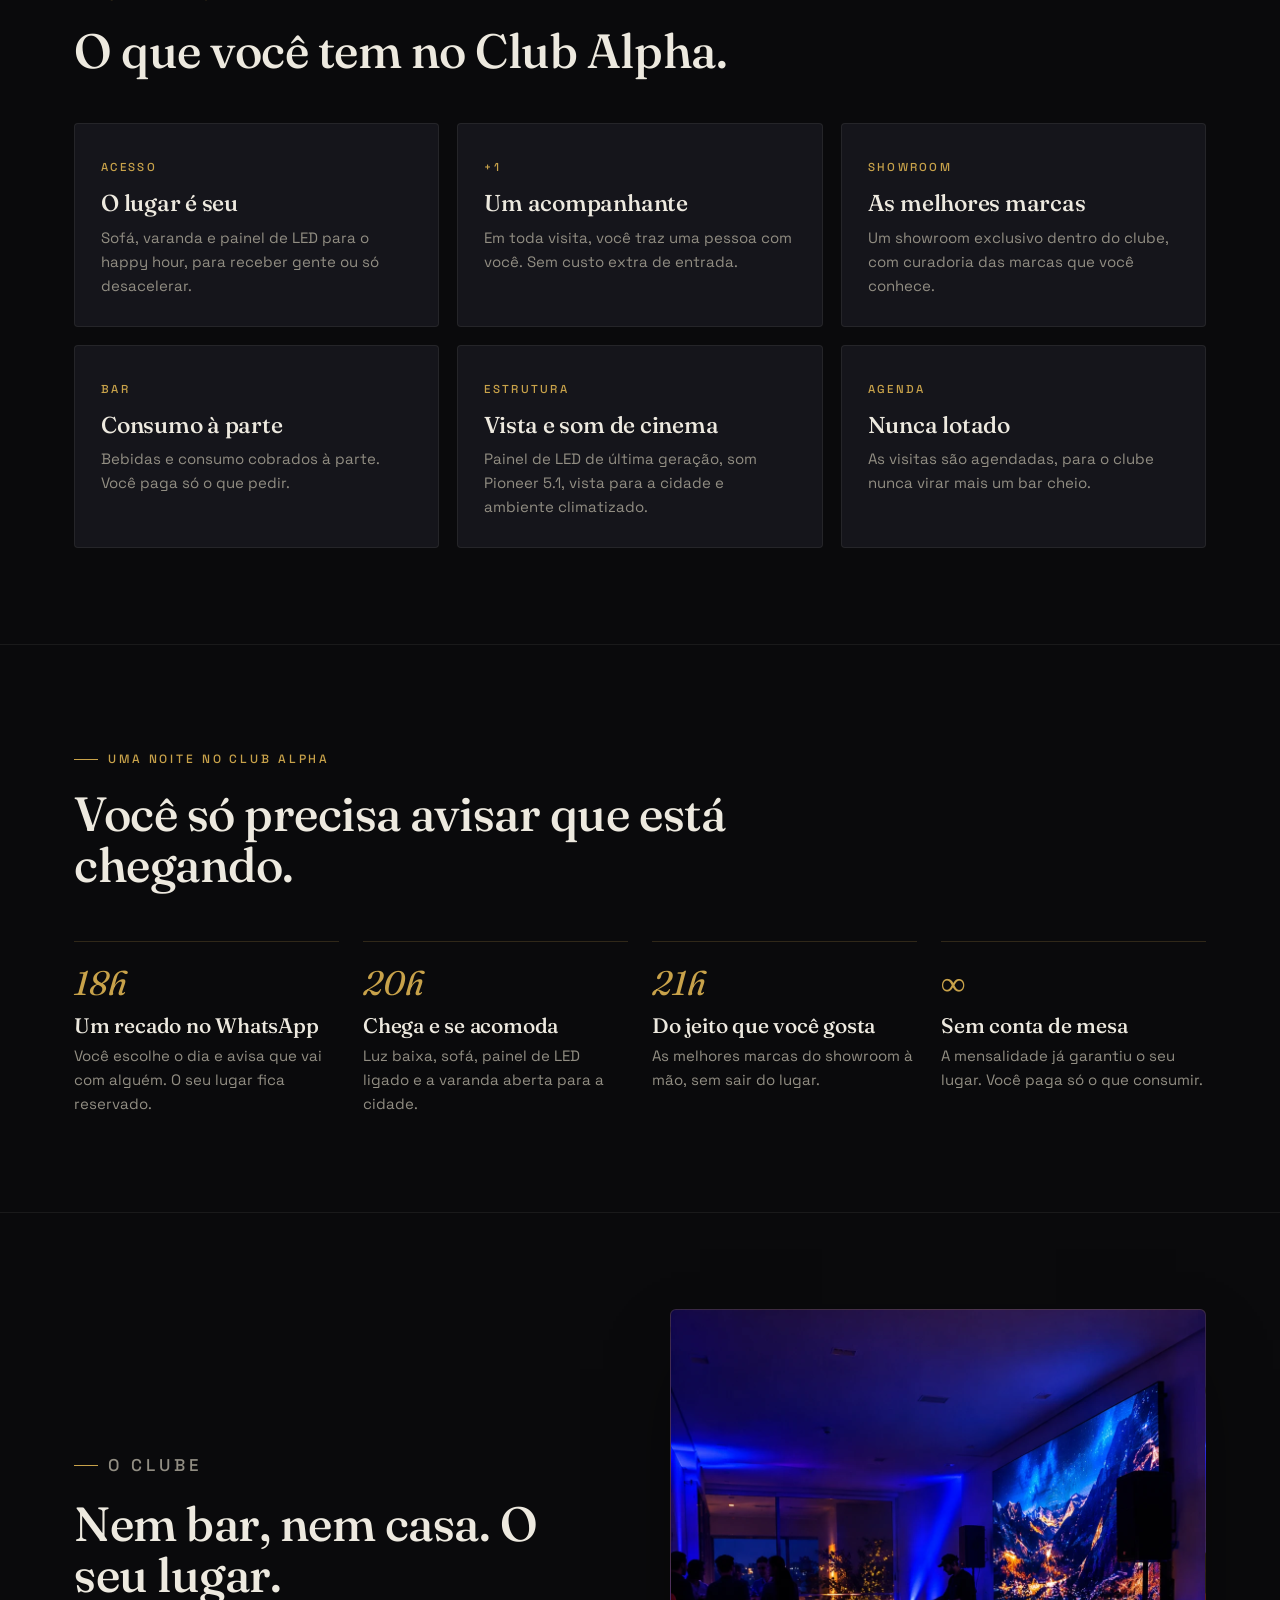
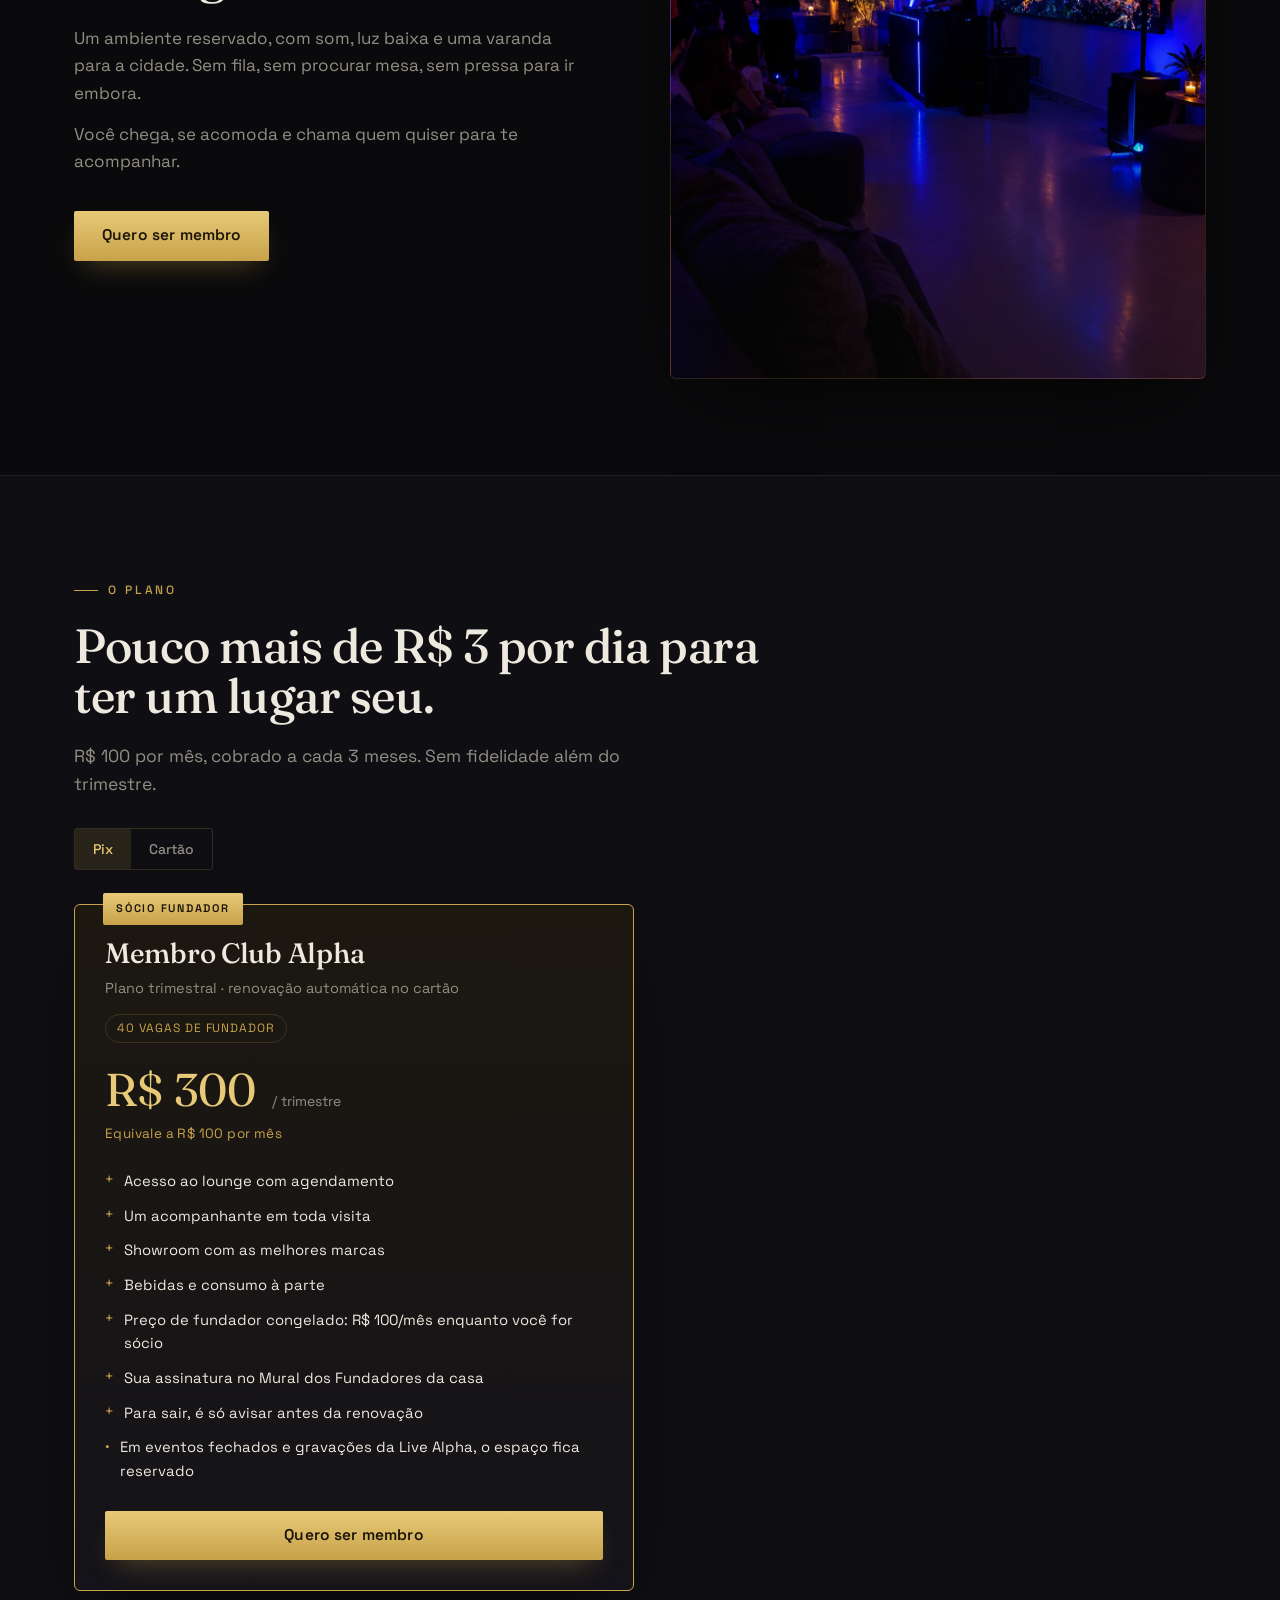
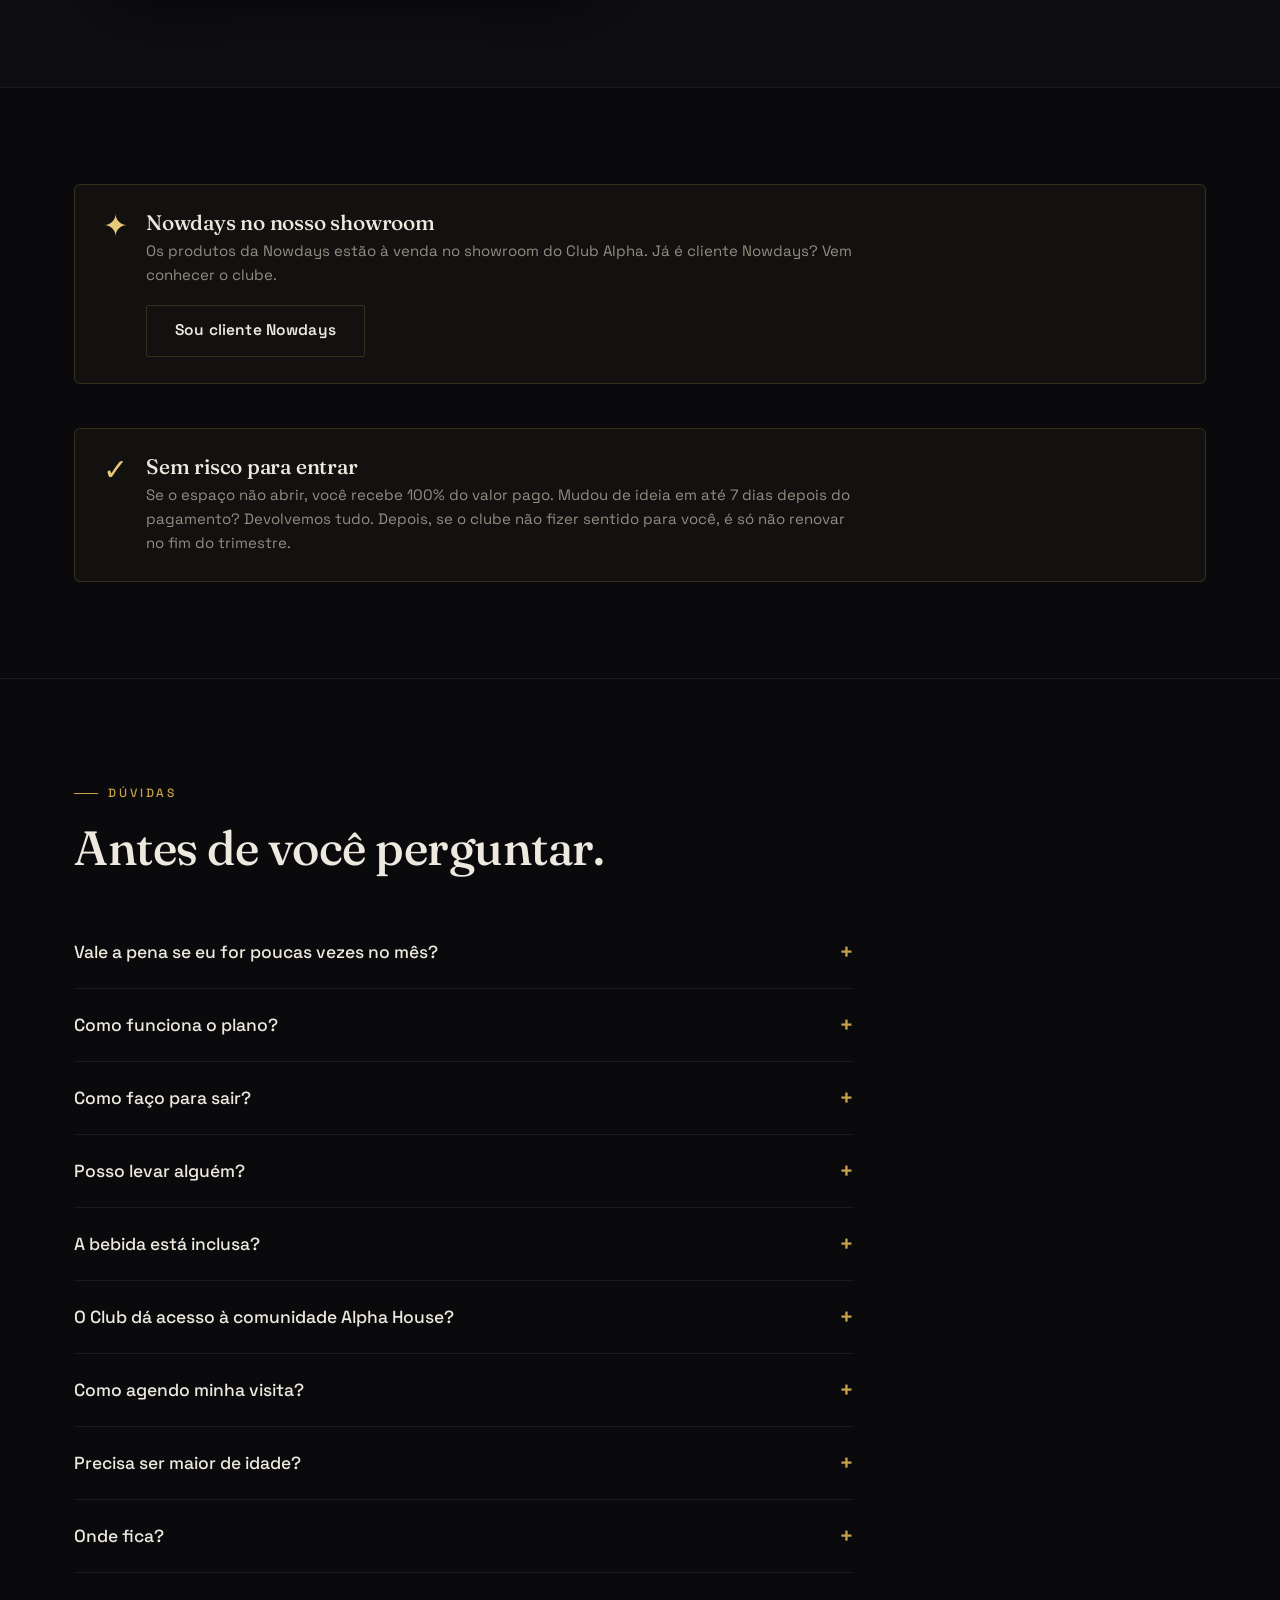
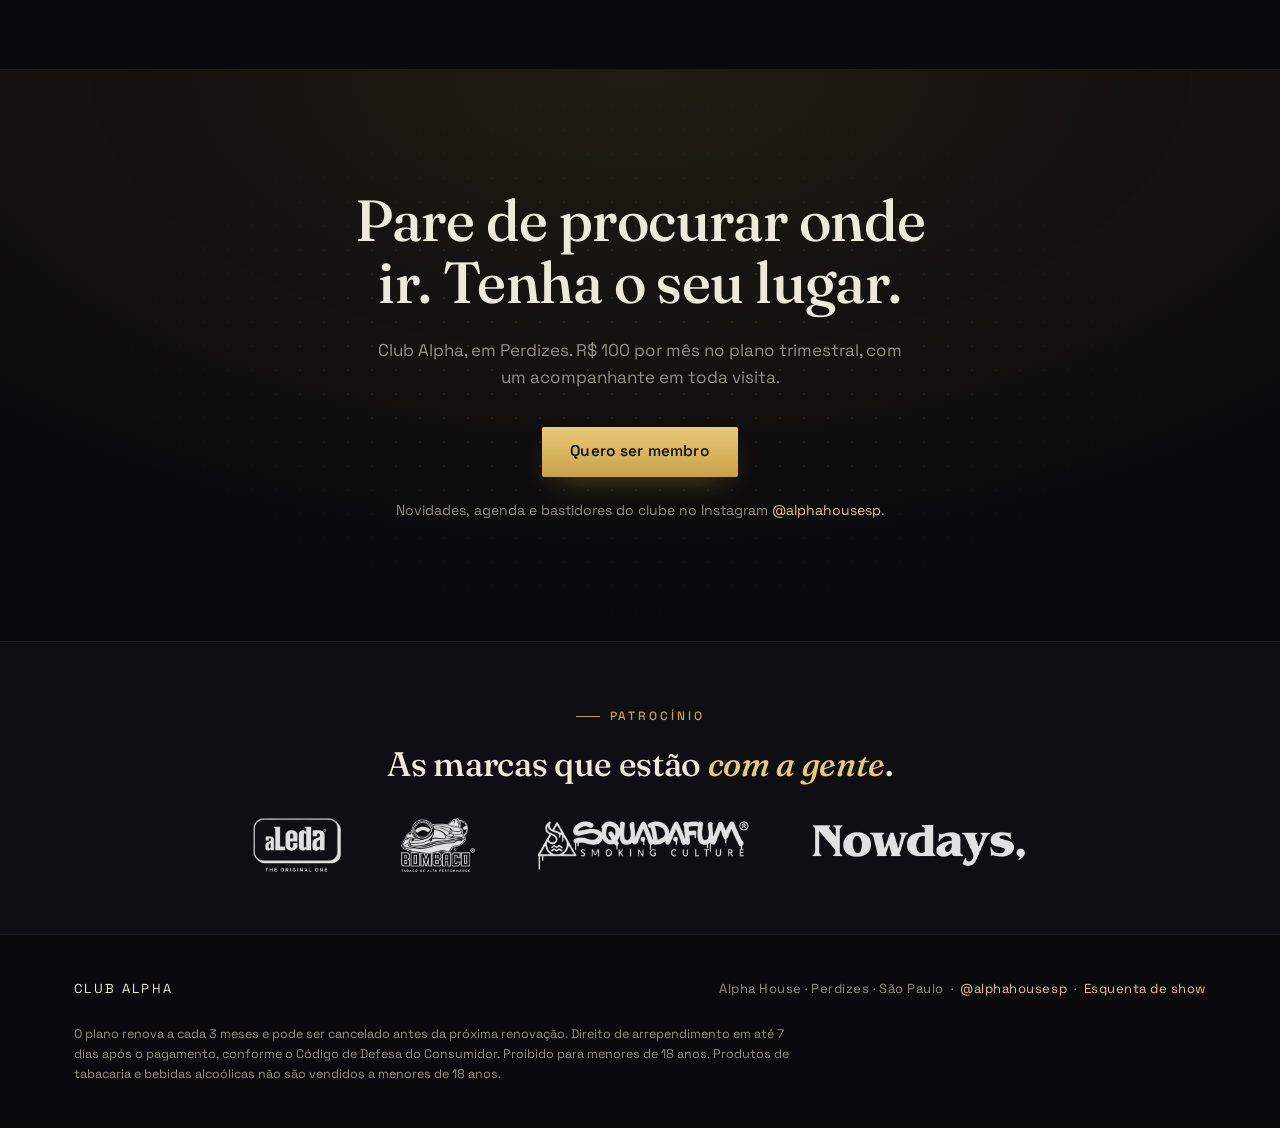
==== commit 307d2f53: "Revisão geral: preço de fundador em todos os planos, 7 dias de arrependimento e barra fixa na home -" ====
--- a/club/index.html
+++ b/club/index.html
@@ -48,7 +48,7 @@
   <div class="wrap">
     <p class="eyebrow">Club Alpha · Alpha House · Perdizes</p>
     <h1>Um lugar seu, <em>para você e quem você quiser trazer.</em></h1>
-    <p class="hero-sub">O Club Alpha é um lounge privativo em Perdizes: sofá, varanda, painel de LED e uma head shop com as melhores marcas. Você agenda, chega e traz um acompanhante em toda visita.</p>
+    <p class="hero-sub">O Club Alpha é um lounge privativo em Perdizes: sofá, varanda, painel de LED e um showroom com as melhores marcas. Você agenda, chega e traz um acompanhante em toda visita.</p>
     <div class="price-hero">R$ 100 <small>por mês, no plano trimestral</small></div>
     <div class="hero-actions">
       <button class="btn btn-gold" data-reserve>Quero ser membro</button>
@@ -84,7 +84,7 @@
     <div class="perks">
       <div class="perk reveal"><span class="tag">Acesso</span><h3>O lugar é seu</h3><p>Sofá, varanda e painel de LED para o happy hour, para receber gente ou só desacelerar.</p></div>
       <div class="perk reveal"><span class="tag">+1</span><h3>Um acompanhante</h3><p>Em toda visita, você traz uma pessoa com você. Sem custo extra de entrada.</p></div>
-      <div class="perk reveal"><span class="tag">Head shop</span><h3>As melhores marcas</h3><p>Uma head shop especializada dentro do clube, com curadoria das marcas que você conhece.</p></div>
+      <div class="perk reveal"><span class="tag">Showroom</span><h3>As melhores marcas</h3><p>Um showroom exclusivo dentro do clube, com curadoria das marcas que você conhece.</p></div>
       <div class="perk reveal"><span class="tag">Bar</span><h3>Consumo à parte</h3><p>Bebidas e consumo cobrados à parte. Você paga só o que pedir.</p></div>
       <div class="perk reveal"><span class="tag">Estrutura</span><h3>Vista e som de cinema</h3><p>Painel de LED de última geração, som Pioneer 5.1, vista para a cidade e ambiente climatizado.</p></div>
       <div class="perk reveal"><span class="tag">Agenda</span><h3>Nunca lotado</h3><p>As visitas são agendadas, para o clube nunca virar mais um bar cheio.</p></div>
@@ -101,8 +101,8 @@
     </div>
     <div class="steps">
       <div class="step reveal"><div class="n">18h</div><h3>Um recado no WhatsApp</h3><p>Você escolhe o dia e avisa que vai com alguém. O seu lugar fica reservado.</p></div>
-      <div class="step reveal"><div class="n">20h</div><h3>Chega e se acomoda</h3><p>Luz baixa, sofá, telão ligado e a varanda aberta para a cidade.</p></div>
-      <div class="step reveal"><div class="n">21h</div><h3>Do jeito que você gosta</h3><p>As melhores marcas da head shop à mão, sem sair do lugar.</p></div>
+      <div class="step reveal"><div class="n">20h</div><h3>Chega e se acomoda</h3><p>Luz baixa, sofá, painel de LED ligado e a varanda aberta para a cidade.</p></div>
+      <div class="step reveal"><div class="n">21h</div><h3>Do jeito que você gosta</h3><p>As melhores marcas do showroom à mão, sem sair do lugar.</p></div>
       <div class="step reveal"><div class="n">∞</div><h3>Sem conta de mesa</h3><p>A mensalidade já garantiu o seu lugar. Você paga só o que consumir.</p></div>
     </div>
   </div>
@@ -138,7 +138,7 @@
     </div>
     <div class="pac-grid" style="grid-template-columns:minmax(0,560px)">
       <div class="pac feat reveal">
-        <span class="flag">Membro fundador</span>
+        <span class="flag">Sócio fundador</span>
         <h3>Membro Club Alpha</h3>
         <p class="use">Plano trimestral · renovação automática no cartão</p>
         <span class="vagas" data-vagas-de="club"></span>
@@ -147,7 +147,7 @@
         <ul>
           <li><span class="ck">+</span>Acesso ao lounge com agendamento</li>
           <li><span class="ck">+</span>Um acompanhante em toda visita</li>
-          <li><span class="ck">+</span>Head shop com as melhores marcas</li>
+          <li><span class="ck">+</span>Showroom com as melhores marcas</li>
           <li><span class="ck">+</span>Bebidas e consumo à parte</li>
           <li><span class="ck">+</span>Preço de fundador congelado: R$ 100/mês enquanto você for sócio</li>
           <li><span class="ck">+</span>Sua assinatura no Mural dos Fundadores da casa</li>
@@ -166,8 +166,8 @@
     <div class="guarantee reveal" style="margin-top:0">
       <span class="g-ic" aria-hidden="true">✦</span>
       <div>
-        <h3>Nowdays na nossa head shop</h3>
-        <p>Os produtos da Nowdays estão à venda na head shop do Club Alpha. Já é cliente Nowdays? Vem conhecer o clube.</p>
+        <h3>Nowdays no nosso showroom</h3>
+        <p>Os produtos da Nowdays estão à venda no showroom do Club Alpha. Já é cliente Nowdays? Vem conhecer o clube.</p>
         <div class="hero-actions" style="margin-top:18px"><a class="btn btn-ghost" id="nowdays" target="_blank" rel="noopener" href="#">Sou cliente Nowdays</a></div>
       </div>
     </div>
@@ -175,7 +175,7 @@
       <span class="g-ic" aria-hidden="true">✓</span>
       <div>
         <h3>Sem risco para entrar</h3>
-        <p>Se o espaço não abrir, você recebe 100% do valor pago. Depois, se o clube não fizer sentido para você, é só não renovar no fim do trimestre.</p>
+        <p>Se o espaço não abrir, você recebe 100% do valor pago. Mudou de ideia em até 7 dias depois do pagamento? Devolvemos tudo. Depois, se o clube não fizer sentido para você, é só não renovar no fim do trimestre.</p>
       </div>
     </div>
   </div>
@@ -194,7 +194,7 @@
       <div class="qa"><button>Como faço para sair?<span class="sign">+</span></button><div class="ans"><p>É só avisar antes da próxima renovação. O trimestre já pago não é devolvido.</p></div></div>
       <div class="qa"><button>Posso levar alguém?<span class="sign">+</span></button><div class="ans"><p>Sim. Em toda visita você traz um acompanhante.</p></div></div>
       <div class="qa"><button>A bebida está inclusa?<span class="sign">+</span></button><div class="ans"><p>Não. Bebidas e consumo são à parte. A mensalidade é o seu acesso ao clube.</p></div></div>
-      <div class="qa"><button>O Club dá acesso à comunidade Alpha House?<span class="sign">+</span></button><div class="ans"><p>Não. O Club é o seu acesso ao espaço. A comunidade, com os encontros de network e a Live Alpha, é a adesão de membro fundador. Nos dias de eventos fechados e gravações, o espaço fica reservado para a comunidade.</p></div></div>
+      <div class="qa"><button>O Club dá acesso à comunidade Alpha House?<span class="sign">+</span></button><div class="ans"><p>Não. O Club é o seu acesso ao espaço. A comunidade, com os encontros de network e a Live Alpha, é o plano de membro fundador. Nos dias de eventos fechados e gravações, o espaço fica reservado para a comunidade.</p></div></div>
       <div class="qa"><button>Como agendo minha visita?<span class="sign">+</span></button><div class="ans"><p>Pelo WhatsApp. O agendamento garante o seu lugar e evita que o clube fique cheio.</p></div></div>
       <div class="qa"><button>Precisa ser maior de idade?<span class="sign">+</span></button><div class="ans"><p>Sim. O Club Alpha é só para maiores de 18 anos, membros e acompanhantes.</p></div></div>
       <div class="qa"><button>Onde fica?<span class="sign">+</span></button><div class="ans"><p>Em Perdizes, São Paulo. O endereço completo vai por mensagem depois da adesão.</p></div></div>
@@ -217,7 +217,7 @@
   <div class="wrap">
     <span class="f-brand">Club Alpha</span>
     <span class="f-meta">Alpha House · Perdizes · São Paulo &nbsp;·&nbsp; <a class="gold" data-ig="club" href="https://www.instagram.com/alphahousesp/" target="_blank" rel="noopener">@alphahousesp</a> &nbsp;·&nbsp; <a class="gold" href="../esquenta/">Esquenta de show</a></span>
-    <p class="f-legal">Proibido para menores de 18 anos. Produtos de tabacaria e bebidas alcoólicas não são vendidos a menores de 18 anos.</p>
+    <p class="f-legal">O plano renova a cada 3 meses e pode ser cancelado antes da próxima renovação. Direito de arrependimento em até 7 dias após o pagamento, conforme o Código de Defesa do Consumidor. Proibido para menores de 18 anos. Produtos de tabacaria e bebidas alcoólicas não são vendidos a menores de 18 anos.</p>
   </div>
 </footer>
 
--- a/assets/site.css
+++ b/assets/site.css
@@ -539,3 +539,5 @@
 .meta-dentro{margin:10px 0 0;font-size:14.5px;color:var(--ink);}
 .meta-dentro b{color:var(--gold-bright);font-weight:600;}
 .indicar{margin-top:20px;font-size:14.5px;color:var(--muted);}
+.hero-nota{margin-top:20px;font-size:14.5px;color:var(--muted);}
+.hero-nota b{color:var(--gold-bright);font-weight:600;}
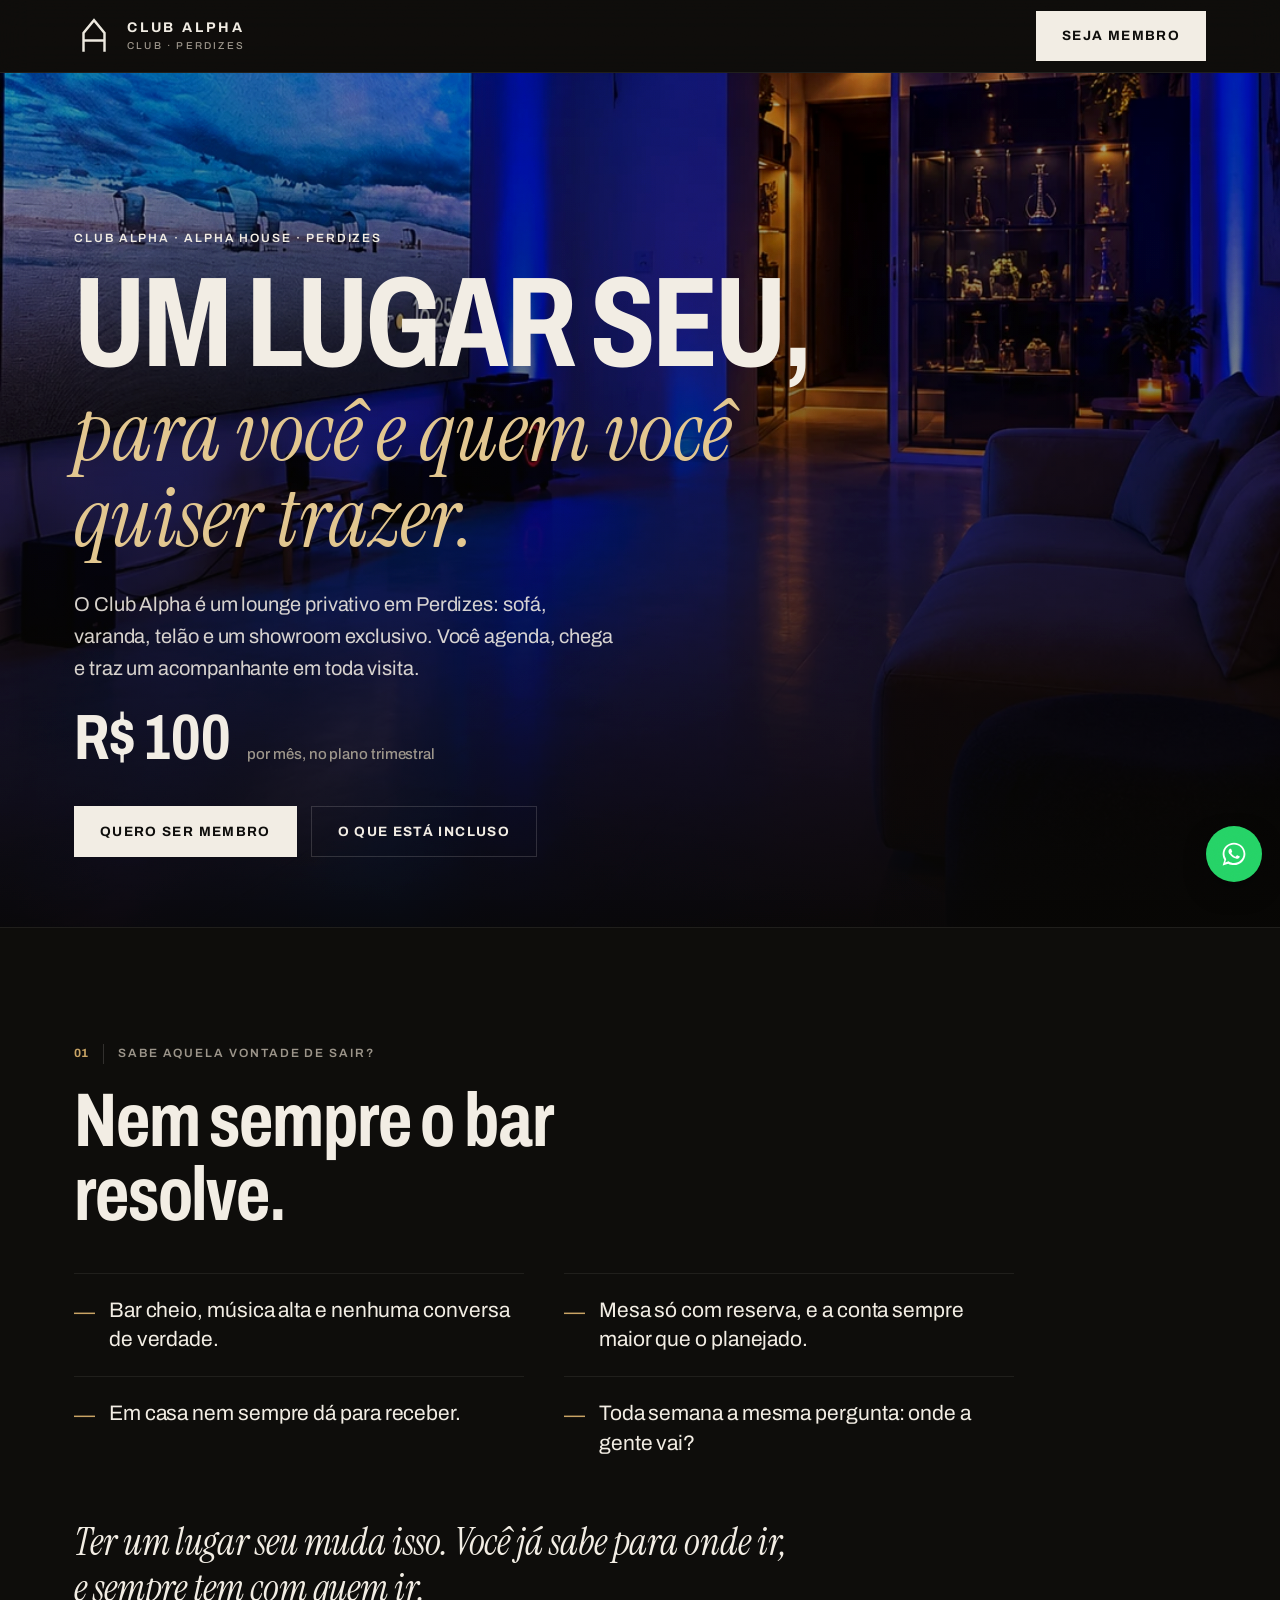
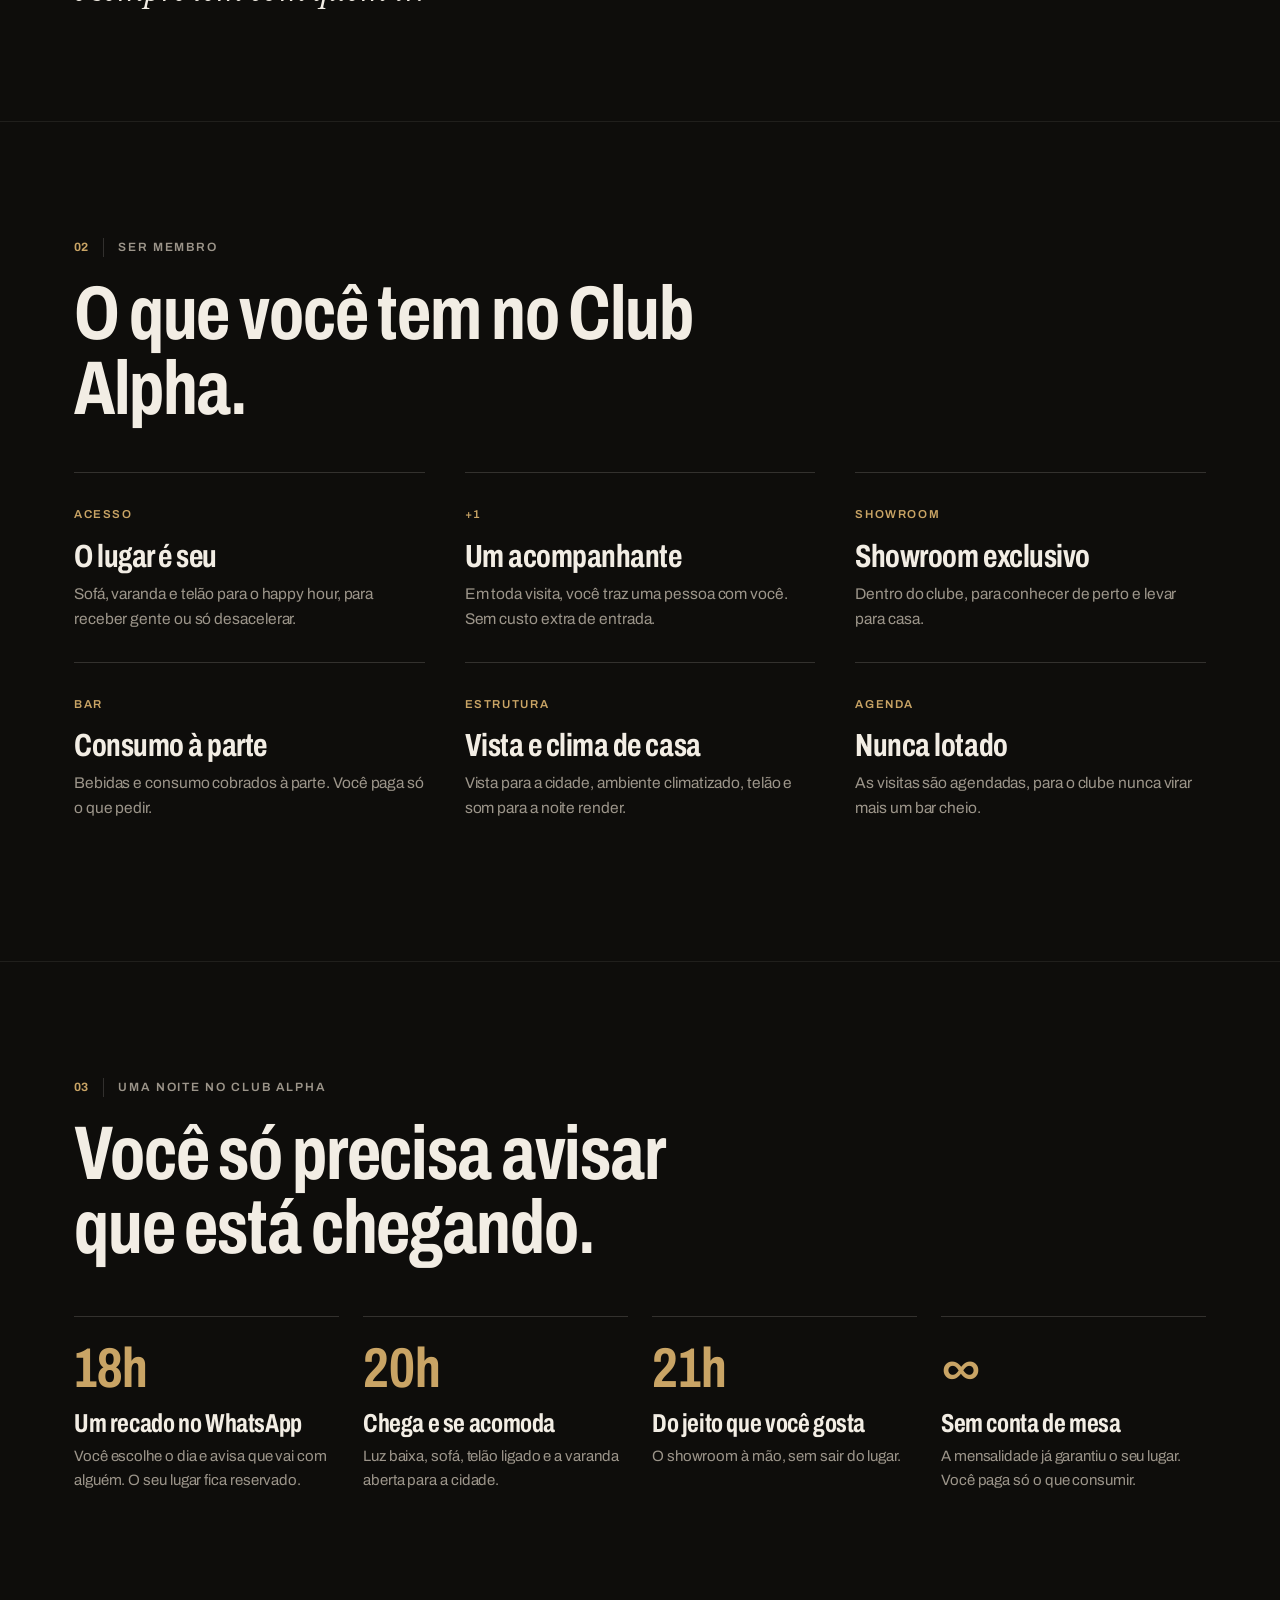
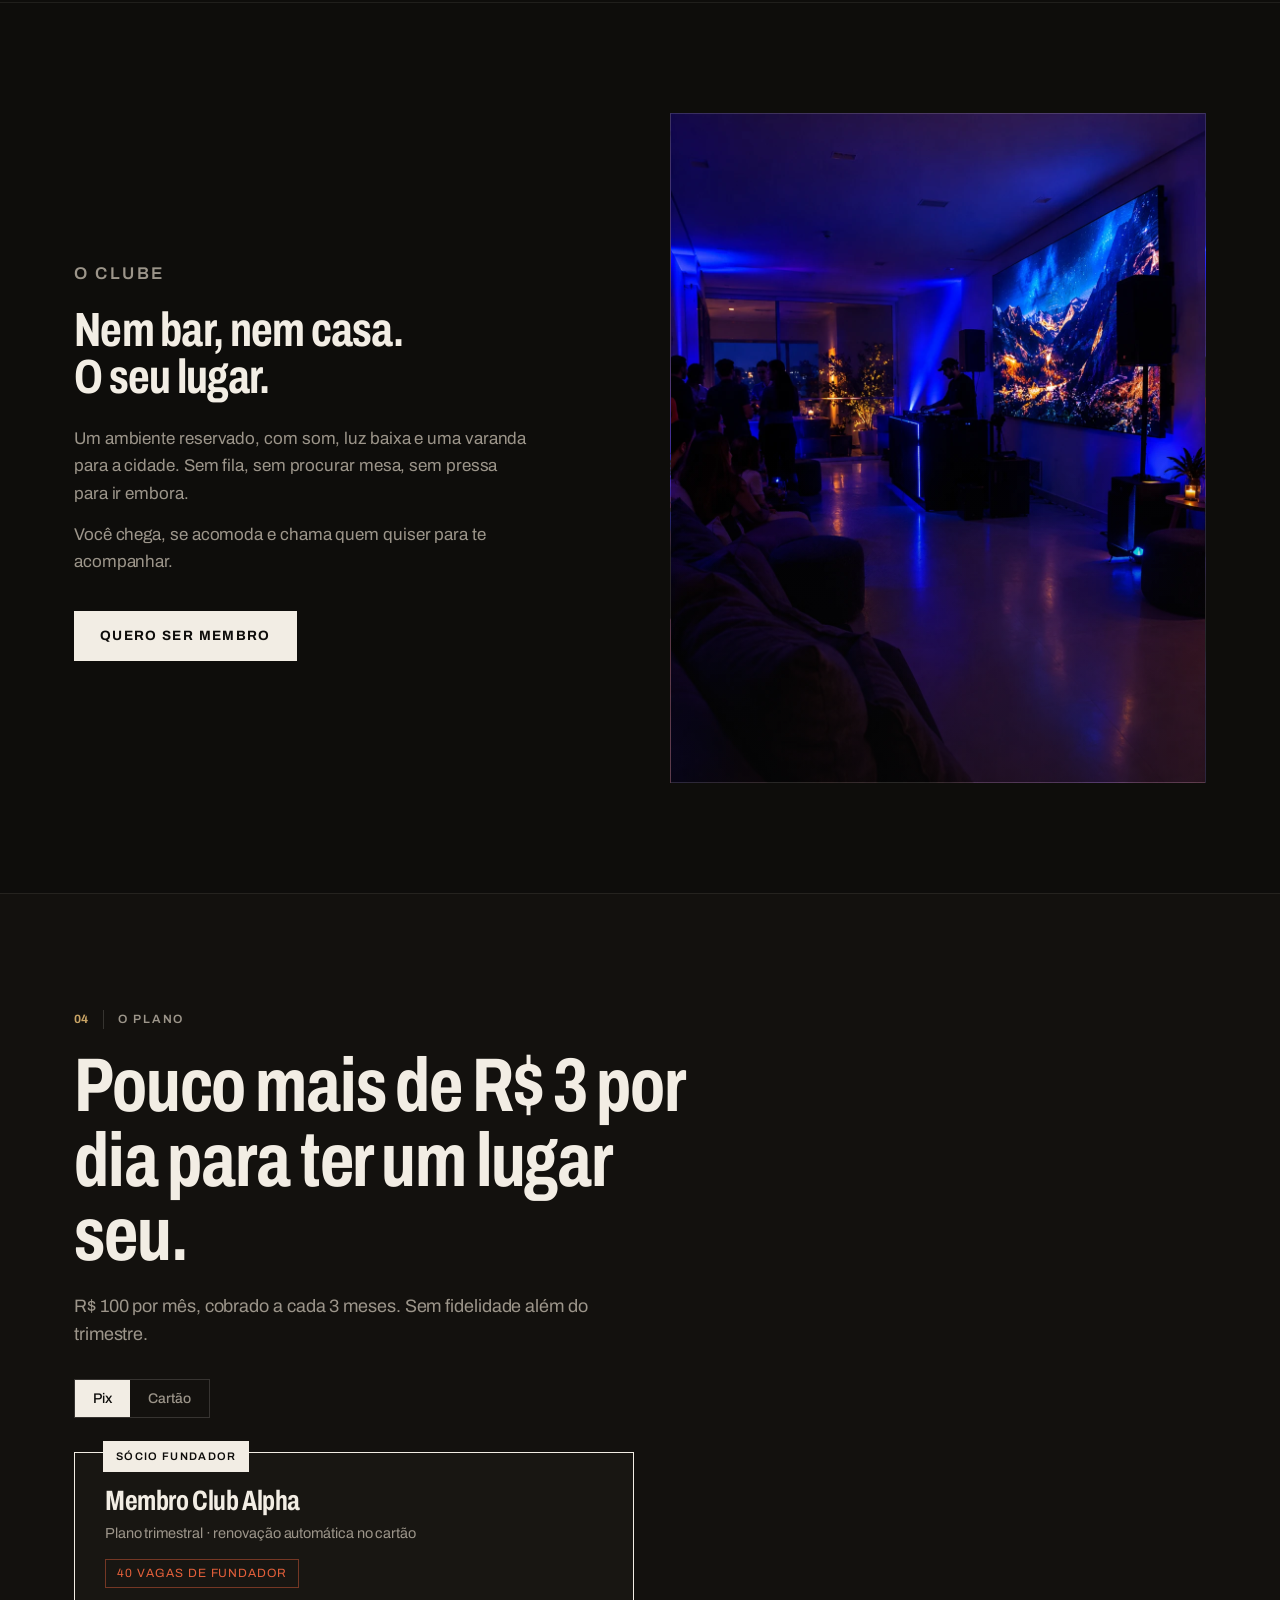
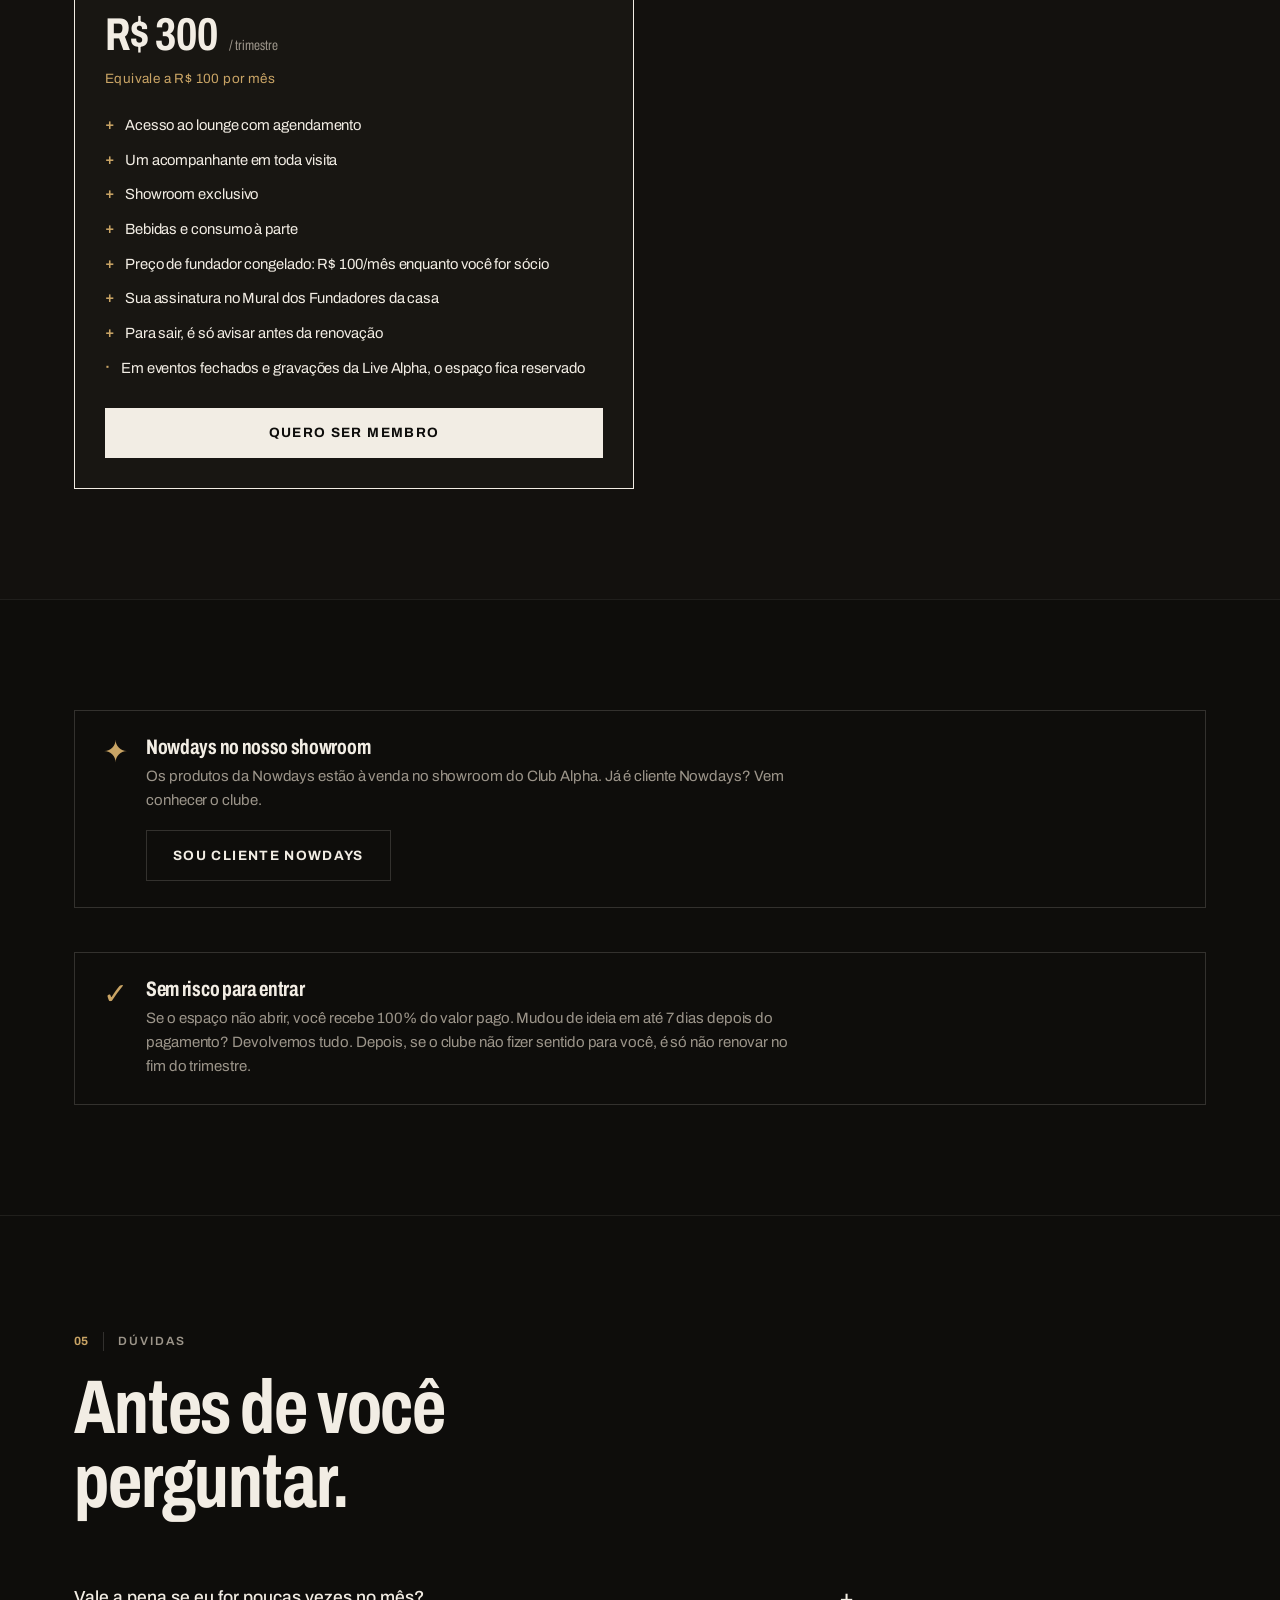
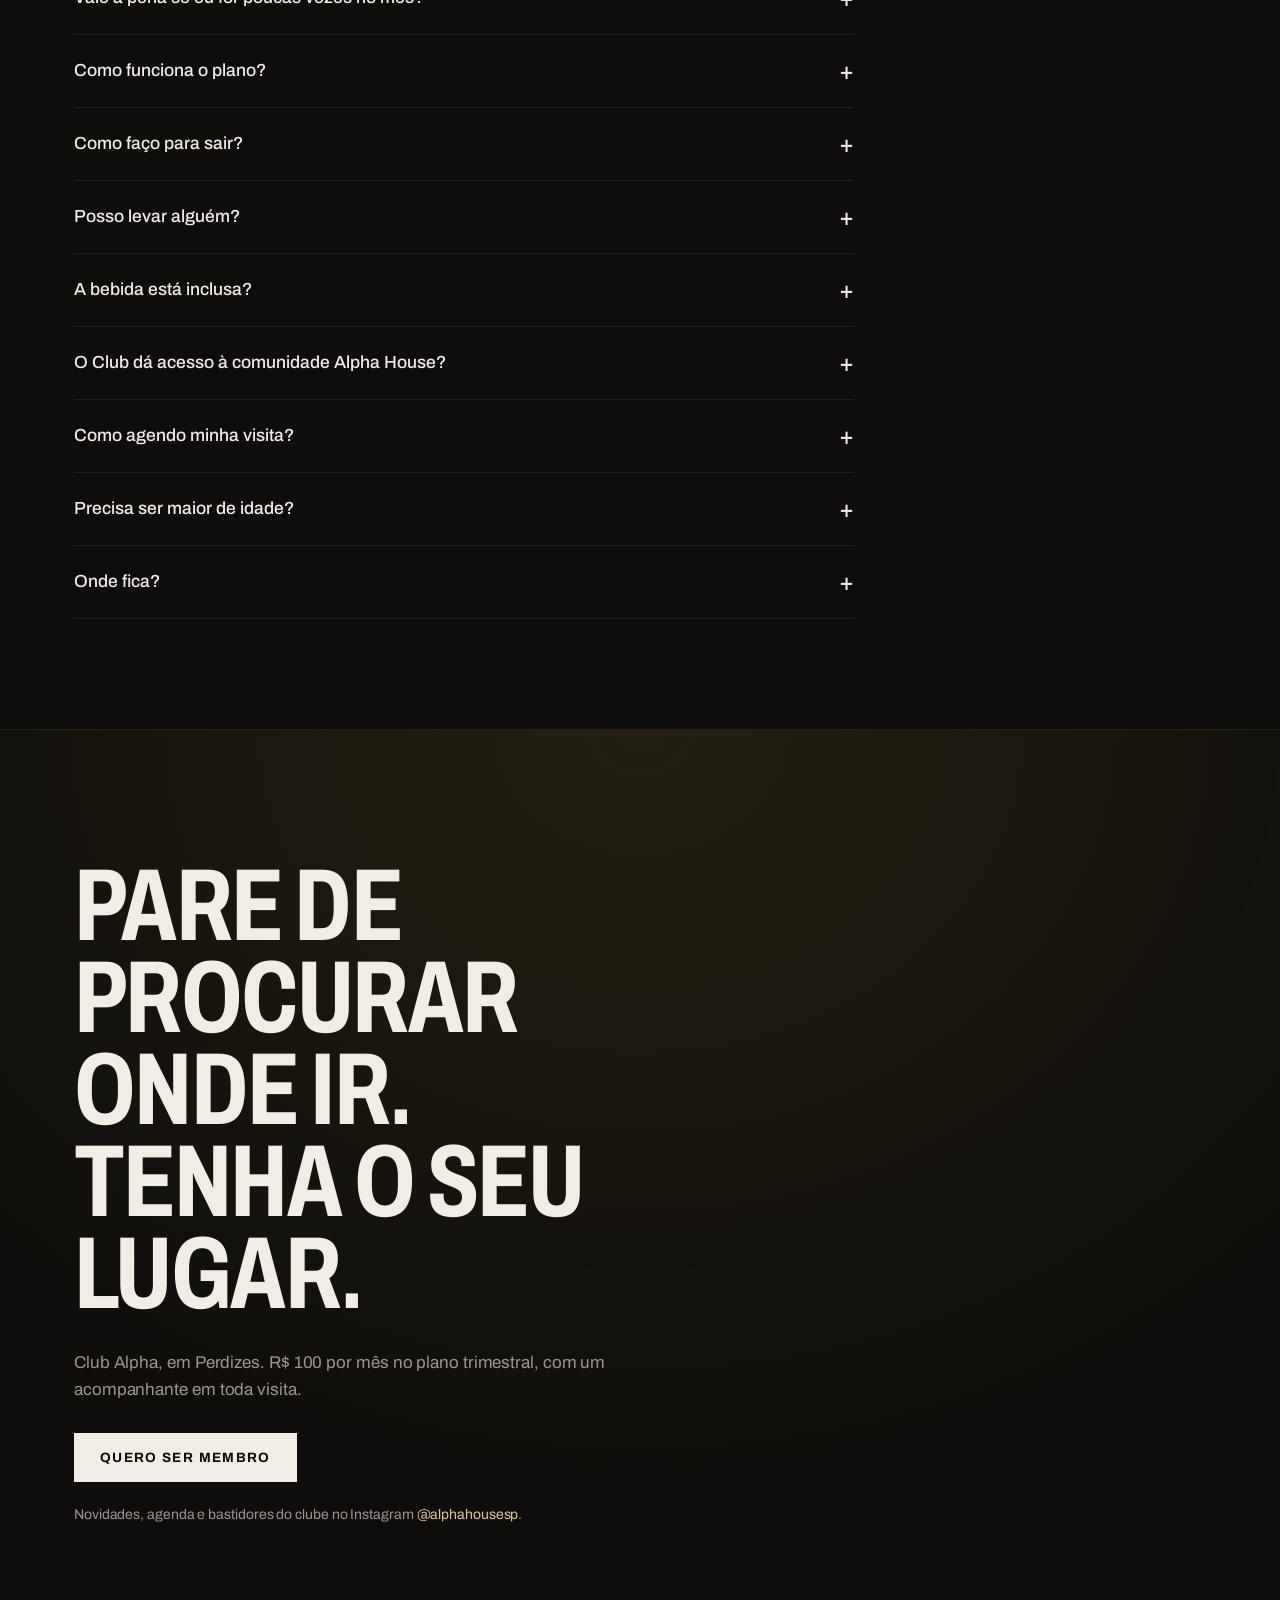
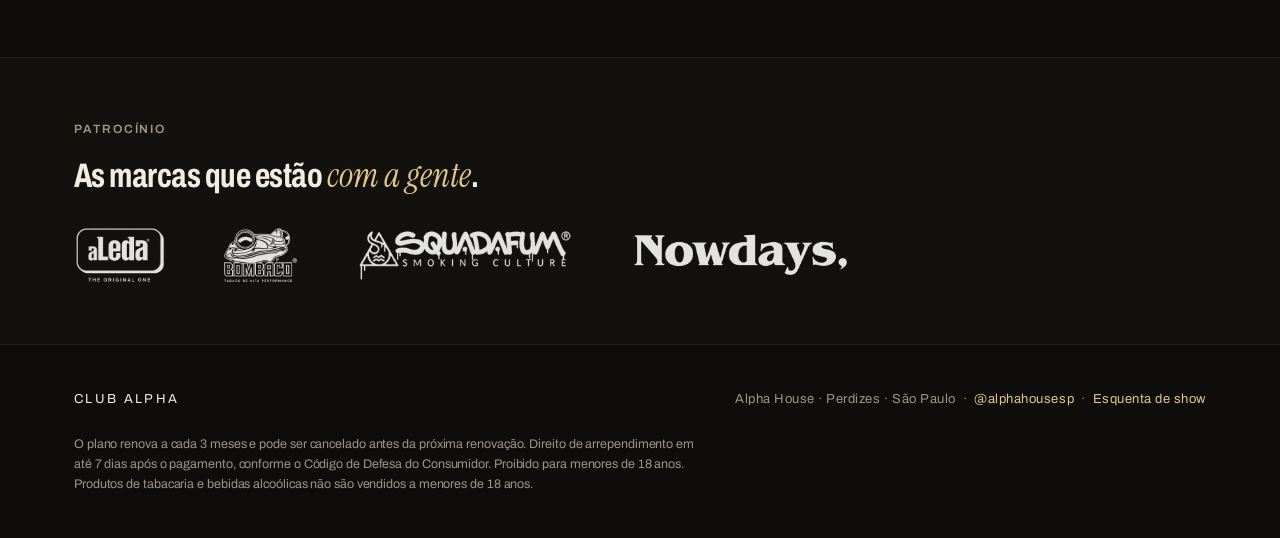
==== commit ef2bff7d: "Identidade editorial, público amplo e sem ficha técnica - Visual novo: tipografia condensada (Archiv" ====
--- a/club/index.html
+++ b/club/index.html
@@ -4,14 +4,14 @@
 <meta charset="UTF-8" />
 <meta name="viewport" content="width=device-width, initial-scale=1.0" />
 <title>Club Alpha — Perdizes</title>
-<meta name="description" content="Seja membro do Club Alpha: um lounge em Perdizes para você e um acompanhante, com sofá, varanda, painel de LED e head shop com as melhores marcas. R$ 300 por trimestre, com renovação automática." />
+<meta name="description" content="Seja membro do Club Alpha: um lounge em Perdizes para você e um acompanhante, com sofá, varanda, telão e showroom exclusivo. R$ 300 por trimestre, com renovação automática." />
 <!-- Prévia do link (WhatsApp/Instagram) -->
 <meta property="og:type" content="website" />
 <meta property="og:url" content="https://alphastudio.alphagalerie.com/club/" />
 <link rel="canonical" href="https://alphastudio.alphagalerie.com/club/" />
 <meta property="og:site_name" content="Alpha House" />
 <meta property="og:title" content="Club Alpha · seja membro" />
-<meta property="og:description" content="Um lugar seu em Perdizes, com um acompanhante em toda visita e head shop das melhores marcas. R$ 100 por mês." />
+<meta property="og:description" content="Um lugar seu em Perdizes, com um acompanhante em toda visita e showroom exclusivo. R$ 100 por mês." />
 <meta property="og:image" content="https://alphastudio.alphagalerie.com/img/og-club.jpg" />
 <meta property="og:image:width" content="1200" />
 <meta property="og:image:height" content="630" />
@@ -20,7 +20,7 @@
 <!-- Preço do plano e marcas: arquivo /config.js -->
 <link rel="preconnect" href="https://fonts.googleapis.com">
 <link rel="preconnect" href="https://fonts.gstatic.com" crossorigin>
-<link href="https://fonts.googleapis.com/css2?family=Fraunces:ital,opsz,wght@0,9..144,400;0,9..144,500;0,9..144,600;1,9..144,400;1,9..144,500&family=Space+Grotesk:wght@400;500;600&display=swap" rel="stylesheet">
+<link href="https://fonts.googleapis.com/css2?family=Archivo:ital,wdth,wght@0,62..125,400..800;1,62..125,400..800&family=Instrument+Serif:ital@0;1&display=swap" rel="stylesheet">
 <link rel="icon" href="../assets/logo/favicon.svg" type="image/svg+xml">
 <link rel="icon" href="../assets/logo/favicon-32.png" sizes="32x32">
 <link rel="apple-touch-icon" href="../assets/logo/apple-touch-icon.png">
@@ -34,7 +34,7 @@
 <nav class="nav">
   <div class="wrap">
     <a class="brand" href="../" aria-label="Alpha House">
-      <img class="mono-logo" src="../assets/logo/alpha-house-simbolo-dourado.svg" alt="" width="42" height="42">
+      <img class="mono-logo" src="../assets/logo/alpha-house-simbolo-branco.svg" alt="" width="42" height="42">
       <span class="brand-name">Club Alpha<small>Club · Perdizes</small></span>
     </a>
     <button class="btn btn-gold nav-cta" data-reserve>Seja membro</button>
@@ -48,7 +48,7 @@
   <div class="wrap">
     <p class="eyebrow">Club Alpha · Alpha House · Perdizes</p>
     <h1>Um lugar seu, <em>para você e quem você quiser trazer.</em></h1>
-    <p class="hero-sub">O Club Alpha é um lounge privativo em Perdizes: sofá, varanda, painel de LED e um showroom com as melhores marcas. Você agenda, chega e traz um acompanhante em toda visita.</p>
+    <p class="hero-sub">O Club Alpha é um lounge privativo em Perdizes: sofá, varanda, telão e um showroom exclusivo. Você agenda, chega e traz um acompanhante em toda visita.</p>
     <div class="price-hero">R$ 100 <small>por mês, no plano trimestral</small></div>
     <div class="hero-actions">
       <button class="btn btn-gold" data-reserve>Quero ser membro</button>
@@ -82,11 +82,11 @@
       <h2 class="reveal">O que você tem no Club Alpha.</h2>
     </div>
     <div class="perks">
-      <div class="perk reveal"><span class="tag">Acesso</span><h3>O lugar é seu</h3><p>Sofá, varanda e painel de LED para o happy hour, para receber gente ou só desacelerar.</p></div>
+      <div class="perk reveal"><span class="tag">Acesso</span><h3>O lugar é seu</h3><p>Sofá, varanda e telão para o happy hour, para receber gente ou só desacelerar.</p></div>
       <div class="perk reveal"><span class="tag">+1</span><h3>Um acompanhante</h3><p>Em toda visita, você traz uma pessoa com você. Sem custo extra de entrada.</p></div>
-      <div class="perk reveal"><span class="tag">Showroom</span><h3>As melhores marcas</h3><p>Um showroom exclusivo dentro do clube, com curadoria das marcas que você conhece.</p></div>
+      <div class="perk reveal"><span class="tag">Showroom</span><h3>Showroom exclusivo</h3><p>Dentro do clube, para conhecer de perto e levar para casa.</p></div>
       <div class="perk reveal"><span class="tag">Bar</span><h3>Consumo à parte</h3><p>Bebidas e consumo cobrados à parte. Você paga só o que pedir.</p></div>
-      <div class="perk reveal"><span class="tag">Estrutura</span><h3>Vista e som de cinema</h3><p>Painel de LED de última geração, som Pioneer 5.1, vista para a cidade e ambiente climatizado.</p></div>
+      <div class="perk reveal"><span class="tag">Estrutura</span><h3>Vista e clima de casa</h3><p>Vista para a cidade, ambiente climatizado, telão e som para a noite render.</p></div>
       <div class="perk reveal"><span class="tag">Agenda</span><h3>Nunca lotado</h3><p>As visitas são agendadas, para o clube nunca virar mais um bar cheio.</p></div>
     </div>
   </div>
@@ -101,8 +101,8 @@
     </div>
     <div class="steps">
       <div class="step reveal"><div class="n">18h</div><h3>Um recado no WhatsApp</h3><p>Você escolhe o dia e avisa que vai com alguém. O seu lugar fica reservado.</p></div>
-      <div class="step reveal"><div class="n">20h</div><h3>Chega e se acomoda</h3><p>Luz baixa, sofá, painel de LED ligado e a varanda aberta para a cidade.</p></div>
-      <div class="step reveal"><div class="n">21h</div><h3>Do jeito que você gosta</h3><p>As melhores marcas do showroom à mão, sem sair do lugar.</p></div>
+      <div class="step reveal"><div class="n">20h</div><h3>Chega e se acomoda</h3><p>Luz baixa, sofá, telão ligado e a varanda aberta para a cidade.</p></div>
+      <div class="step reveal"><div class="n">21h</div><h3>Do jeito que você gosta</h3><p>O showroom à mão, sem sair do lugar.</p></div>
       <div class="step reveal"><div class="n">∞</div><h3>Sem conta de mesa</h3><p>A mensalidade já garantiu o seu lugar. Você paga só o que consumir.</p></div>
     </div>
   </div>
@@ -119,7 +119,7 @@
         <p>Você chega, se acomoda e chama quem quiser para te acompanhar.</p>
         <div class="hero-actions"><button class="btn btn-gold" data-reserve>Quero ser membro</button></div>
       </div>
-      <div class="photo reveal" role="img" aria-label="Lounge do Club Alpha com painel de LED e pessoas reunidas" style="background-image:url('../img/evento-dj.webp')"></div>
+      <div class="photo reveal" role="img" aria-label="Lounge do Club Alpha com telão e pessoas reunidas" style="background-image:url('../img/evento-dj.webp')"></div>
     </div>
   </div>
 </section>
@@ -147,7 +147,7 @@
         <ul>
           <li><span class="ck">+</span>Acesso ao lounge com agendamento</li>
           <li><span class="ck">+</span>Um acompanhante em toda visita</li>
-          <li><span class="ck">+</span>Showroom com as melhores marcas</li>
+          <li><span class="ck">+</span>Showroom exclusivo</li>
           <li><span class="ck">+</span>Bebidas e consumo à parte</li>
           <li><span class="ck">+</span>Preço de fundador congelado: R$ 100/mês enquanto você for sócio</li>
           <li><span class="ck">+</span>Sua assinatura no Mural dos Fundadores da casa</li>
--- a/assets/site.css
+++ b/assets/site.css
@@ -21,13 +21,13 @@
   margin:0;
   background:var(--bg);
   color:var(--ink);
-  font-family:"Space Grotesk",system-ui,-apple-system,sans-serif;
+  font-family:var(--texto);
   font-size:17px;
   line-height:1.6;
   -webkit-font-smoothing:antialiased;
   overflow-x:hidden;
 }
-h1,h2,h3{font-family:"Fraunces",Georgia,serif;font-weight:500;line-height:1.06;margin:0;letter-spacing:-.01em;}
+h1,h2,h3{font-family:var(--display);font-weight:500;line-height:1.06;margin:0;letter-spacing:-.01em;}
 p{margin:0;}
 a{color:inherit;text-decoration:none;}
 img{max-width:100%;display:block;}
@@ -48,7 +48,7 @@
 /* ---------- Buttons ---------- */
 .btn{
   display:inline-flex;align-items:center;gap:10px;justify-content:center;
-  font-family:"Space Grotesk",sans-serif;font-size:15.5px;font-weight:600;
+  font-family:var(--texto);font-size:15.5px;font-weight:600;
   letter-spacing:.01em;cursor:pointer;border:none;border-radius:2px;
   padding:17px 28px;transition:transform .2s ease, background .25s ease, color .25s ease, border-color .25s ease;
   line-height:1;
@@ -89,7 +89,7 @@
   width:42px;height:42px;border-radius:50%;
   border:1.5px solid var(--gold);
   display:flex;align-items:center;justify-content:center;
-  font-family:"Fraunces",serif;font-style:italic;font-size:20px;
+  font-family:var(--display);font-style:italic;font-size:20px;
   color:var(--gold-bright);background:radial-gradient(circle at 30% 25%,#22210e,#0a0a08);
   flex-shrink:0;letter-spacing:-.04em;
 }
@@ -142,7 +142,7 @@
 }
 .hero-foot .item{display:flex;flex-direction:column;gap:4px;}
 .hero-foot .k{font-size:11px;letter-spacing:.2em;text-transform:uppercase;color:var(--muted);}
-.hero-foot .v{font-family:"Fraunces",serif;font-size:18px;color:var(--ink);font-style:italic;}
+.hero-foot .v{font-family:var(--display);font-size:18px;color:var(--ink);font-style:italic;}
 .hero-foot .v b{color:var(--gold-bright);font-style:normal;font-weight:500;}
 
 /* ---------- Section base ---------- */
@@ -178,7 +178,7 @@
 }
 .pay-toggle button{
   background:none;border:none;color:var(--muted);cursor:pointer;
-  font-family:"Space Grotesk",sans-serif;font-size:14px;font-weight:500;padding:11px 18px;
+  font-family:var(--texto);font-size:14px;font-weight:500;padding:11px 18px;
 }
 .pay-toggle button.on{background:rgba(200,162,74,.14);color:var(--gold-bright);}
 .pac-grid{display:grid;grid-template-columns:repeat(3,1fr);gap:20px;margin-top:34px;align-items:stretch;}
@@ -196,12 +196,12 @@
 }
 .pac h3{font-size:28px;}
 .pac .use{color:var(--muted);font-size:14.5px;margin-top:8px;}
-.pac .price{font-family:"Fraunces",serif;font-size:46px;color:var(--gold-bright);line-height:1;margin-top:24px;}
-.pac .price small{font-family:"Space Grotesk",sans-serif;font-size:14px;color:var(--muted);font-weight:400;margin-left:6px;}
+.pac .price{font-family:var(--display);font-size:46px;color:var(--gold-bright);line-height:1;margin-top:24px;}
+.pac .price small{font-family:var(--texto);font-size:14px;color:var(--muted);font-weight:400;margin-left:6px;}
 .pac .dur{font-size:13.5px;color:var(--gold);letter-spacing:.03em;margin:10px 0 24px;}
 .pac ul{list-style:none;padding:0;margin:0 0 28px;display:flex;flex-direction:column;gap:11px;}
 .pac li{display:flex;gap:11px;align-items:flex-start;font-size:14.8px;color:var(--ink);}
-.pac li .ck{color:var(--gold);flex-shrink:0;font-weight:700;font-family:"Fraunces",serif;line-height:1.4;}
+.pac li .ck{color:var(--gold);flex-shrink:0;font-weight:700;font-family:var(--display);line-height:1.4;}
 .pac .btn{margin-top:auto;}
 @media(max-width:960px){ .pac-grid{grid-template-columns:1fr;} }
 
@@ -216,7 +216,7 @@
 
 /* ---------- Incluso ---------- */
 .inc-cols{display:grid;grid-template-columns:1fr 1fr;gap:40px;margin-top:46px;}
-.inc-cols h3{font-size:14px;letter-spacing:.2em;text-transform:uppercase;font-family:"Space Grotesk",sans-serif;font-weight:500;color:var(--gold);margin-bottom:12px;}
+.inc-cols h3{font-size:14px;letter-spacing:.2em;text-transform:uppercase;font-family:var(--texto);font-weight:500;color:var(--gold);margin-bottom:12px;}
 .inc-cols h3.no{color:var(--muted);}
 .inc-list{list-style:none;padding:0;margin:0;}
 .inc-list li{padding:16px 0;border-top:1px solid var(--line-soft);font-size:16px;}
@@ -253,7 +253,7 @@
 /* ---------- Como funciona ---------- */
 .steps{display:grid;grid-template-columns:repeat(4,1fr);gap:24px;margin-top:50px;}
 .step{border-top:1px solid var(--line);padding-top:24px;}
-.step .n{font-family:"Fraunces",serif;font-size:34px;color:var(--gold);font-style:italic;line-height:1;}
+.step .n{font-family:var(--display);font-size:34px;color:var(--gold);font-style:italic;line-height:1;}
 .step h3{font-size:21px;margin:14px 0 8px;}
 .step p{color:var(--muted);font-size:15px;}
 @media(max-width:960px){ .steps{grid-template-columns:1fr 1fr;} }
@@ -263,7 +263,7 @@
   margin-top:44px;border:1px solid var(--line);border-radius:6px;padding:26px 28px;
   background:rgba(200,162,74,.05);display:flex;gap:18px;align-items:flex-start;
 }
-.guarantee .g-ic{font-family:"Fraunces",serif;font-size:30px;color:var(--gold-bright);line-height:1;}
+.guarantee .g-ic{font-family:var(--display);font-size:30px;color:var(--gold-bright);line-height:1;}
 .guarantee h3{font-size:21px;margin-bottom:6px;}
 .guarantee p{color:var(--muted);font-size:15px;max-width:72ch;}
 
@@ -278,7 +278,7 @@
 .qa{border-bottom:1px solid var(--line-soft);}
 .qa button{
   width:100%;background:none;border:none;color:var(--ink);cursor:pointer;
-  font-family:"Space Grotesk",sans-serif;font-size:17.5px;font-weight:500;text-align:left;
+  font-family:var(--texto);font-size:17.5px;font-weight:500;text-align:left;
   padding:24px 0;display:flex;justify-content:space-between;align-items:center;gap:18px;
 }
 .qa .sign{color:var(--gold);font-size:24px;line-height:1;transition:transform .25s ease;flex-shrink:0;}
@@ -333,7 +333,7 @@
 .field > label,.field .lbl{display:block;font-size:12.5px;letter-spacing:.08em;color:var(--muted);margin-bottom:8px;text-transform:uppercase;}
 .field input[type=text],.field input[type=tel],.field input[type=email]{
   width:100%;background:var(--bg);border:1px solid var(--line-soft);border-radius:3px;
-  color:var(--ink);font-family:"Space Grotesk",sans-serif;font-size:16px;padding:14px 14px;
+  color:var(--ink);font-family:var(--texto);font-size:16px;padding:14px 14px;
 }
 .field input:focus{outline:none;border-color:var(--gold);}
 .opts{display:flex;flex-direction:column;gap:10px;}
@@ -349,12 +349,12 @@
 .opt.off{opacity:.4;cursor:not-allowed;}
 .opt .o-name{font-size:15px;font-weight:500;}
 .opt .o-name span{display:block;font-size:12.5px;color:var(--muted);font-weight:400;margin-top:3px;}
-.opt .o-price{font-family:"Fraunces",serif;font-size:20px;color:var(--gold-bright);white-space:nowrap;}
+.opt .o-price{font-family:var(--display);font-size:20px;color:var(--gold-bright);white-space:nowrap;}
 .opt input{position:absolute;opacity:0;width:0;height:0;}
 .total-row{display:flex;justify-content:space-between;align-items:baseline;gap:12px;
   margin:6px 0 4px;padding-top:20px;border-top:1px solid var(--line-soft);}
 .total-row .tl{font-size:12.5px;letter-spacing:.1em;text-transform:uppercase;color:var(--muted);}
-.total-row .tv{font-family:"Fraunces",serif;font-size:32px;color:var(--gold-bright);}
+.total-row .tv{font-family:var(--display);font-size:32px;color:var(--gold-bright);}
 .sub-row{font-size:13.5px;color:var(--muted);text-align:right;margin-bottom:22px;min-height:1.2em;}
 .sheet .note{font-size:12.5px;color:var(--muted);margin-top:14px;text-align:center;}
 .hide{display:none!important;}
@@ -381,7 +381,7 @@
 .oferta-info p{color:var(--muted);font-size:16.5px;max-width:52ch;}
 .fatos{list-style:none;padding:0;margin:22px 0 26px;display:flex;flex-wrap:wrap;gap:10px 28px;}
 .fatos li{font-size:14.5px;color:var(--muted);}
-.fatos b{color:var(--gold-bright);font-weight:500;font-family:"Fraunces",serif;font-size:19px;margin-right:4px;}
+.fatos b{color:var(--gold-bright);font-weight:500;font-family:var(--display);font-size:19px;margin-right:4px;}
 @media(max-width:760px){ .oferta{margin-top:48px;} .oferta-foto{aspect-ratio:4/3;} .oferta-info{grid-template-columns:1fr;gap:14px;margin-top:22px;} }
 
 /* ---------- Benefícios (club) ---------- */
@@ -391,8 +391,8 @@
 .perk h3{font-size:23px;margin:12px 0 10px;}
 .perk p{color:var(--muted);font-size:15px;}
 @media(max-width:860px){ .perks{grid-template-columns:1fr;} }
-.price-hero{font-family:"Fraunces",serif;font-size:clamp(44px,6vw,64px);color:var(--gold-bright);line-height:1;margin-top:22px;}
-.price-hero small{font-family:"Space Grotesk",sans-serif;font-size:15px;color:var(--muted);margin-left:8px;}
+.price-hero{font-family:var(--display);font-size:clamp(44px,6vw,64px);color:var(--gold-bright);line-height:1;margin-top:22px;}
+.price-hero small{font-family:var(--texto);font-size:15px;color:var(--muted);margin-left:8px;}
 .back{font-size:13px;color:var(--muted);letter-spacing:.06em;}
 .back:hover{color:var(--gold-bright);}
 
@@ -400,7 +400,7 @@
 .dores{list-style:none;padding:0;margin:40px 0 0;display:grid;grid-template-columns:1fr 1fr;gap:0 40px;max-width:940px;}
 .dores li{display:flex;gap:14px;align-items:flex-start;padding:18px 0;border-top:1px solid var(--line-soft);font-size:16.5px;color:var(--ink);}
 .dores li::before{content:"✕";color:#C9786F;font-weight:600;flex-shrink:0;line-height:1.6;}
-.virada{font-family:"Fraunces",serif;font-style:italic;font-size:clamp(21px,2.6vw,27px);line-height:1.4;color:var(--gold-bright);
+.virada{font-family:var(--display);font-style:italic;font-size:clamp(21px,2.6vw,27px);line-height:1.4;color:var(--gold-bright);
   border-left:2px solid var(--gold);padding-left:22px;margin-top:40px;max-width:40ch;}
 @media(max-width:760px){ .dores{grid-template-columns:1fr;} }
 .pp{font-size:14.5px;color:var(--ink);margin-top:10px;}
@@ -443,7 +443,7 @@
   backdrop-filter:blur(12px);-webkit-backdrop-filter:blur(12px);border-top:1px solid var(--line);
   transform:translateY(110%);transition:transform .3s ease;}
 .cta-bar .cta-txt{font-size:14px;color:var(--ink);line-height:1.35;}
-.cta-bar .cta-txt b{font-family:"Fraunces",serif;font-weight:500;font-size:18px;color:var(--gold-bright);}
+.cta-bar .cta-txt b{font-family:var(--display);font-weight:500;font-size:18px;color:var(--gold-bright);}
 .cta-bar .btn{padding:14px 22px;font-size:14px;flex-shrink:0;}
 @media(max-width:760px){
   .cta-bar{display:flex;}
@@ -474,14 +474,14 @@
 /* Vídeo vertical da história, com botão de som */
 .video-box{position:relative;width:100%;max-width:360px;margin:0 auto;aspect-ratio:9/16;border-radius:6px;overflow:hidden;border:1px solid var(--line);box-shadow:var(--shadow);background:#000;}
 .video-box video{width:100%;height:100%;object-fit:cover;display:block;}
-.video-box .som{position:absolute;left:14px;bottom:14px;background:rgba(10,10,12,.72);color:#fff;border:1px solid rgba(255,255,255,.25);border-radius:999px;padding:9px 16px;font:500 13px "Space Grotesk",sans-serif;cursor:pointer;backdrop-filter:blur(6px);-webkit-backdrop-filter:blur(6px);}
+.video-box .som{position:absolute;left:14px;bottom:14px;background:rgba(10,10,12,.72);color:#fff;border:1px solid rgba(255,255,255,.25);border-radius:999px;padding:9px 16px;font:500 13px var(--texto);cursor:pointer;backdrop-filter:blur(6px);-webkit-backdrop-filter:blur(6px);}
 .rooftop p.idealizador{font-size:15px;color:var(--ink);}
 @media(max-width:760px){ .rt-grid .video-box{order:2;max-width:320px;} }
 
 /* Barra da meta da pré-venda (só porcentagem) */
 .meta-box{max-width:560px;margin:34px auto 0;padding:22px 24px;border:1px solid var(--gold-deep,var(--line));border-radius:6px;background:var(--panel);text-align:left;}
 .meta-top{display:flex;justify-content:space-between;align-items:baseline;gap:12px;font-size:12px;letter-spacing:.16em;text-transform:uppercase;color:var(--muted);}
-.meta-top b{font-family:"Fraunces",serif;font-size:26px;letter-spacing:0;text-transform:none;color:var(--gold-bright);font-weight:500;}
+.meta-top b{font-family:var(--display);font-size:26px;letter-spacing:0;text-transform:none;color:var(--gold-bright);font-weight:500;}
 .meta-barra{height:10px;border-radius:999px;background:rgba(255,255,255,.08);overflow:hidden;margin:12px 0 12px;}
 .meta-barra i{display:block;height:100%;border-radius:999px;background:linear-gradient(90deg,var(--gold),var(--gold-bright));transition:width 1s ease;}
 .meta-txt{font-size:14.5px;color:var(--muted);margin:0;}
@@ -516,7 +516,7 @@
   background:linear-gradient(180deg,rgba(212,175,55,.07),var(--panel));}
 .carta h2{font-size:clamp(28px,4vw,40px);margin:10px 0 18px;}
 .carta p{color:var(--muted);font-size:17px;margin-top:14px;}
-.carta .assinatura{color:var(--ink);font-family:"Fraunces",serif;font-style:italic;font-size:19px;margin-top:26px;}
+.carta .assinatura{color:var(--ink);font-family:var(--display);font-style:italic;font-size:19px;margin-top:26px;}
 .carta .assinatura b{font-style:normal;color:var(--gold-bright);font-weight:500;}
 @media(max-width:560px){ .carta{padding:32px 22px;} }
 
@@ -525,7 +525,7 @@
 .relogio-tit{font-size:12px;letter-spacing:.18em;text-transform:uppercase;color:var(--muted);margin:0 0 12px;}
 .relogio-num{display:grid;grid-template-columns:repeat(4,1fr);gap:10px;}
 .relogio-num span{display:flex;flex-direction:column;align-items:center;gap:4px;padding:14px 6px;border:1px solid var(--gold-deep);border-radius:6px;background:var(--panel);font-size:11.5px;letter-spacing:.12em;text-transform:uppercase;color:var(--muted);}
-.relogio-num b{font-family:"Fraunces",serif;font-size:clamp(30px,6vw,42px);font-weight:500;color:var(--gold-bright);letter-spacing:0;line-height:1;font-variant-numeric:tabular-nums;}
+.relogio-num b{font-family:var(--display);font-size:clamp(30px,6vw,42px);font-weight:500;color:var(--gold-bright);letter-spacing:0;line-height:1;font-variant-numeric:tabular-nums;}
 .relogio-sub{font-size:13.5px;color:var(--muted);margin:12px 0 0;}
 .band-head .relogio{text-align:left;}
 .band-head .relogio .relogio-sub{text-align:left;}
@@ -541,3 +541,164 @@
 .indicar{margin-top:20px;font-size:14.5px;color:var(--muted);}
 .hero-nota{margin-top:20px;font-size:14.5px;color:var(--muted);}
 .hero-nota b{color:var(--gold-bright);font-weight:600;}
+
+
+/* =====================================================================
+   IDENTIDADE EDITORIAL (out/2026)
+   Menos "template": tipografia condensada de revista, numeração de seção,
+   listas com fio em vez de caixas, botões chapados, grão de papel.
+   ===================================================================== */
+:root{
+  --display:"Archivo",system-ui,sans-serif;
+  --texto:"Archivo",system-ui,sans-serif;
+  --serifa:"Instrument Serif",Georgia,serif;
+  --bg:#0E0D0B; --bg-2:#13110E; --panel:#181612; --panel-2:#1D1A16;
+  --ink:#F2EDE4; --muted:#9C958A;
+  --gold:#C9A465; --gold-bright:#E2C68E; --gold-deep:#5E4D2F;
+  --line:rgba(242,237,228,.16); --line-soft:rgba(242,237,228,.08);
+  --sinal:#E5603B;
+  --shadow:none;
+}
+body{font-family:var(--texto);font-stretch:100%;letter-spacing:-.005em;}
+/* grão de papel, bem leve */
+body::after{content:"";position:fixed;inset:0;pointer-events:none;z-index:3000;opacity:.06;mix-blend-mode:overlay;
+  background-image:url("data:image/svg+xml,%3Csvg xmlns='http://www.w3.org/2000/svg' width='160' height='160'%3E%3Cfilter id='n'%3E%3CfeTurbulence type='fractalNoise' baseFrequency='.9' numOctaves='2' stitchTiles='stitch'/%3E%3C/filter%3E%3Crect width='100%25' height='100%25' filter='url(%23n)'/%3E%3C/svg%3E");}
+h1,h2,h3{font-family:var(--display);font-stretch:72%;font-weight:700;letter-spacing:-.015em;line-height:.98;}
+h1 em,h2 em,h3 em,.hero h1 em,.marcas h2 em{font-family:var(--serifa);font-style:italic;font-weight:400;font-stretch:100%;
+  letter-spacing:0;text-transform:none;color:var(--gold-bright);}
+.hero h1,.final h2{text-transform:uppercase;}
+
+/* numeração das seções no lugar do tracinho */
+body{counter-reset:secao;}
+.eyebrow{font-size:12px;letter-spacing:.16em;color:var(--muted);font-weight:600;gap:14px;}
+.eyebrow::before{content:none;}
+.band-head .eyebrow{counter-increment:secao;}
+.band-head .eyebrow::before{content:counter(secao,decimal-leading-zero);display:inline-block;width:auto;height:auto;background:none;
+  color:var(--gold);font-weight:700;letter-spacing:.04em;padding-right:14px;border-right:1px solid var(--line);}
+.hero .eyebrow,.final .eyebrow{color:var(--ink);}
+.band{padding:110px 0;border-top:1px solid var(--line-soft);}
+.band-head h2{font-size:clamp(38px,6vw,76px);}
+.band-head .lead{font-size:18px;line-height:1.55;}
+
+/* botões chapados, sem degradê nem brilho */
+.btn{border-radius:0;font-family:var(--texto);font-weight:700;font-size:13.5px;letter-spacing:.1em;text-transform:uppercase;padding:18px 26px;}
+.btn-gold{background:var(--ink);color:#0E0D0B;box-shadow:none;}
+.btn-gold:hover{background:var(--gold-bright);transform:none;}
+.btn-ghost{border-radius:0;border:1px solid var(--line);color:var(--ink);background:transparent;}
+.btn-ghost:hover{border-color:var(--ink);color:var(--ink);}
+.btn[disabled]{background:var(--panel-2);color:var(--muted);}
+
+/* topo */
+.strip{background:var(--ink);color:#0E0D0B;font-weight:500;letter-spacing:.01em;}
+.strip b{color:#0E0D0B;font-weight:700;}
+.nav{background:rgba(14,13,11,.86);}
+.brand-name{font-weight:700;letter-spacing:.2em;}
+.hero-glow{display:none;}
+.hero{padding:150px 0 70px;min-height:88vh;display:flex;align-items:flex-end;}
+.hero-bg::after{background:linear-gradient(180deg,rgba(14,13,11,.35) 0%,rgba(14,13,11,.55) 45%,rgba(14,13,11,.96) 100%);}
+.hero h1{font-size:clamp(52px,10vw,138px);line-height:.88;max-width:13ch;letter-spacing:-.02em;}
+.hero-sub{font-size:clamp(17px,2vw,20px);max-width:50ch;color:rgba(242,237,228,.88);}
+.hero-foot{border-top:1px solid var(--line);}
+.hero-foot .v{font-family:var(--texto);font-style:normal;font-size:16px;}
+.hero-foot .v b{font-weight:700;color:var(--ink);}
+.hero-nota b{color:var(--ink);}
+.price-hero{font-stretch:72%;font-weight:700;color:var(--ink);}
+
+/* faixa com o público, em movimento */
+.faixa-publico{overflow:hidden;border-top:1px solid var(--line);border-bottom:1px solid var(--line);background:var(--bg-2);padding:18px 0;}
+.faixa-trilho{display:flex;width:max-content;animation:faixa 48s linear infinite;}
+.faixa-trilho span{font-family:var(--display);font-stretch:72%;font-weight:700;text-transform:uppercase;font-size:clamp(26px,3.6vw,44px);
+  line-height:1;padding:0 26px;white-space:nowrap;color:var(--ink);}
+.faixa-trilho span:nth-child(even){color:transparent;-webkit-text-stroke:1px rgba(242,237,228,.55);}
+.faixa-trilho span::after{content:"/";color:var(--gold);-webkit-text-stroke:0;padding-left:52px;font-weight:400;}
+@keyframes faixa{to{transform:translateX(-50%);}}
+@media(prefers-reduced-motion:reduce){.faixa-trilho{animation:none;}}
+
+/* dores: frases grandes com fio, sem ícone vermelho */
+.dores li{font-size:clamp(18px,2vw,21px);line-height:1.4;padding:22px 0;}
+.dores li::before{content:"—";color:var(--gold);font-weight:400;}
+.dores.sim li::before{content:"+";color:var(--gold-bright);}
+.virada{font-family:var(--serifa);font-size:clamp(26px,3.4vw,38px);line-height:1.2;color:var(--ink);border-left:0;padding-left:0;}
+
+/* cards viram linhas editoriais */
+.perks{gap:0 40px;}
+.perk,a.perk{background:none;border:0;border-top:1px solid var(--line);border-radius:0;padding:26px 0 30px;}
+a.perk:hover{transform:none;border-color:var(--ink);}
+.perk .tag,.oferta-info .tag{color:var(--gold);letter-spacing:.14em;font-weight:600;}
+.perk h3{font-size:clamp(26px,2.6vw,32px);margin:14px 0 10px;}
+.perk p{font-size:15.5px;}
+
+/* público (comunidade) */
+.publico{list-style:none;padding:0;margin:46px 0 0;display:grid;grid-template-columns:1fr 1fr;gap:0 48px;}
+.publico li{display:flex;flex-direction:column;gap:6px;border-top:1px solid var(--line);padding:22px 0;}
+.publico b{font-family:var(--display);font-stretch:72%;font-weight:700;text-transform:uppercase;font-size:clamp(24px,2.6vw,32px);line-height:1;}
+.publico span{color:var(--muted);font-size:15.5px;}
+@media(max-width:760px){ .publico{grid-template-columns:1fr;} }
+
+/* estrutura: lista simples, sem ficha técnica */
+.estrutura-lista{list-style:none;padding:0;margin:30px 0 0;display:grid;grid-template-columns:repeat(5,1fr);gap:0;border-top:1px solid var(--line);}
+.estrutura-lista li{padding:22px 18px 6px 0;display:flex;flex-direction:column;gap:6px;}
+.estrutura-lista li+li{border-left:1px solid var(--line-soft);padding-left:18px;}
+.estrutura-lista b{font-family:var(--display);font-stretch:72%;font-weight:700;text-transform:uppercase;font-size:22px;line-height:1;}
+.estrutura-lista span{color:var(--muted);font-size:14.5px;}
+@media(max-width:960px){ .estrutura-lista{grid-template-columns:1fr 1fr;} .estrutura-lista li+li{border-left:0;padding-left:0;} .estrutura-lista li{border-bottom:1px solid var(--line-soft);padding-right:12px;} }
+
+/* fotos e blocos sem sombra e sem cantos arredondados */
+.photo,.foto-larga,.oferta-foto,.video-box,.galeria img{border-radius:0;box-shadow:none;}
+.oferta-info h2{font-size:clamp(40px,5.6vw,72px);}
+.fatos b{font-family:var(--display);font-stretch:72%;font-weight:700;color:var(--ink);font-size:22px;}
+.eventos{border:1px solid var(--line);border-radius:0;background:transparent;}
+.guarantee{border-radius:0;background:transparent;border:1px solid var(--line);}
+.guarantee .g-ic{color:var(--gold);}
+.step .n{font-family:var(--display);font-stretch:72%;font-style:normal;font-weight:700;font-size:56px;color:var(--gold);}
+.step h3{font-size:26px;}
+
+/* planos */
+.pac{border-radius:0;background:transparent;border:1px solid var(--line);}
+.pac.feat{background:var(--panel);border-color:var(--ink);box-shadow:none;}
+.pac .flag{border-radius:0;background:var(--ink);color:#0E0D0B;letter-spacing:.12em;}
+.pac:not(.feat) .flag{background:var(--bg);color:var(--muted);border:1px solid var(--line);}
+.pac .price,.pac-grid.quatro .pac .price{font-family:var(--display);font-stretch:72%;font-weight:700;color:var(--ink);}
+.pac .dur{color:var(--gold);}
+.pac .vagas{border-radius:0;color:var(--sinal);border-color:rgba(229,96,59,.45);}
+.pac li .ck{color:var(--gold);font-family:var(--texto);}
+.pay-toggle,.pay-toggle button{border-radius:0;}
+.pay-toggle button.on{background:var(--ink);color:#0E0D0B;}
+.urgencia{color:var(--sinal);}
+
+/* relógio, meta e carta */
+.relogio-num span{border-radius:0;border-color:var(--line);background:transparent;}
+.relogio-num b{font-family:var(--display);font-stretch:72%;font-weight:700;color:var(--ink);font-size:clamp(36px,7vw,54px);}
+.meta-box{border-radius:0;border-color:var(--line);background:transparent;}
+.meta-top b{font-stretch:72%;font-weight:700;color:var(--ink);}
+.meta-barra{border-radius:0;}
+.meta-barra i{border-radius:0;background:var(--sinal);}
+.carta{border:0;border-left:2px solid var(--gold);border-radius:0;background:none;padding:10px 0 10px 36px;}
+.carta h2{font-size:clamp(34px,4.6vw,56px);}
+.carta .assinatura{font-family:var(--serifa);font-size:26px;}
+.carta .assinatura b{font-family:var(--texto);font-style:normal;font-size:15px;letter-spacing:.06em;text-transform:uppercase;color:var(--ink);}
+
+/* fechamento e rodapé */
+.final{text-align:left;padding:130px 0;}
+.final::before{display:none;}
+.final h2{font-size:clamp(48px,8vw,112px);line-height:.9;max-width:12ch;margin:0;}
+.final .lead{margin:28px 0 30px;max-width:56ch;}
+.final .relogio,.final .meta-box{margin-left:0;text-align:left;}
+.final .relogio-sub{text-align:left;}
+.ig-band{text-align:left;}
+.ig-band .band-head{margin:0;}
+.ig-band .eyebrow{justify-content:flex-start;}
+.marcas{text-align:left;}
+.marcas .eyebrow{justify-content:flex-start;}
+.marcas-row{justify-content:flex-start;}
+.cta-bar .btn-gold{padding:13px 18px;}
+.cta-bar .cta-txt b{font-family:var(--display);font-stretch:72%;font-weight:700;color:var(--ink);}
+.qa .sign{color:var(--ink);}
+.show,.show:hover{border-radius:0;}
+.show h3{font-stretch:72%;}
+.show .falta{border-radius:0;background:var(--sinal);color:#fff;}
+.ig-band .lead,.ig-band .band-head p{margin-left:0;margin-right:0;}
+.ig-band .hero-actions{justify-content:flex-start;}
+.pac .flag{white-space:nowrap;}
+.hero h1 em{display:block;font-size:.66em;line-height:1.02;margin-top:.08em;}
+.price-hero small{font-stretch:100%;font-weight:500;}
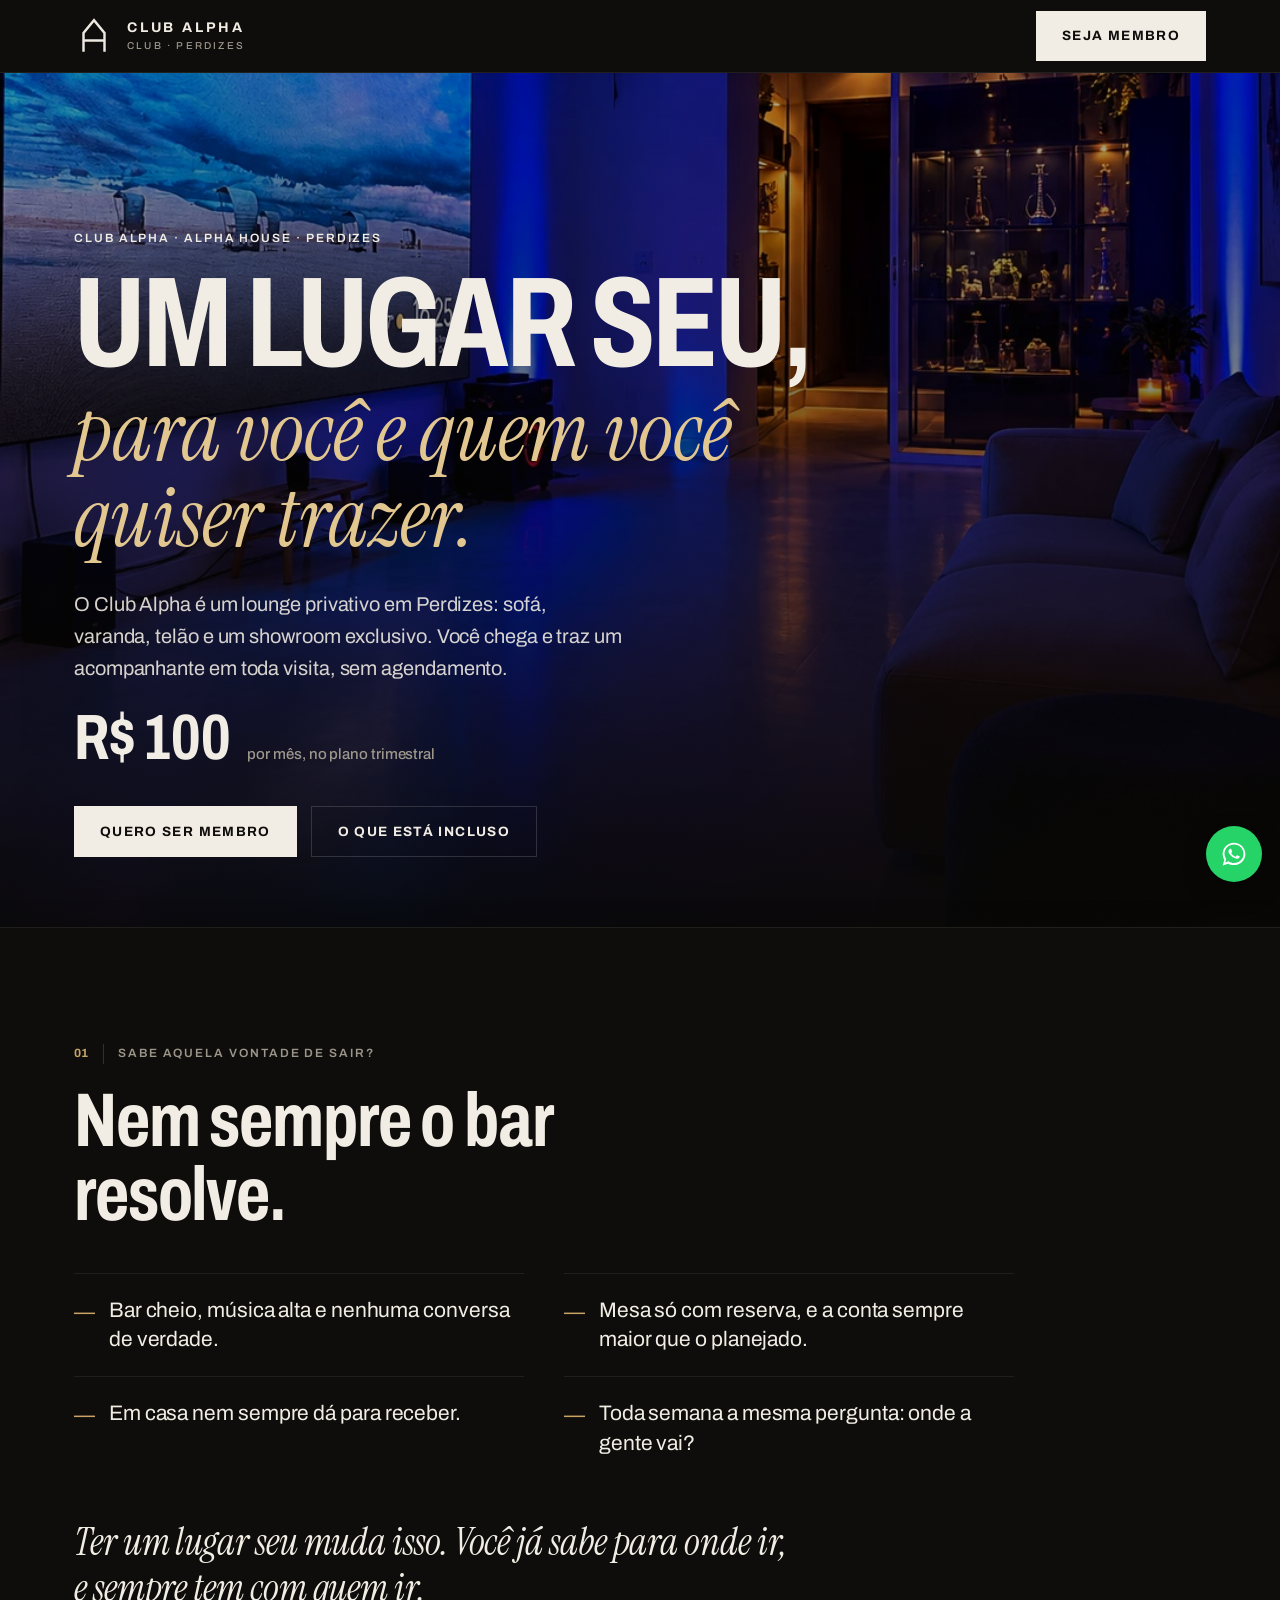
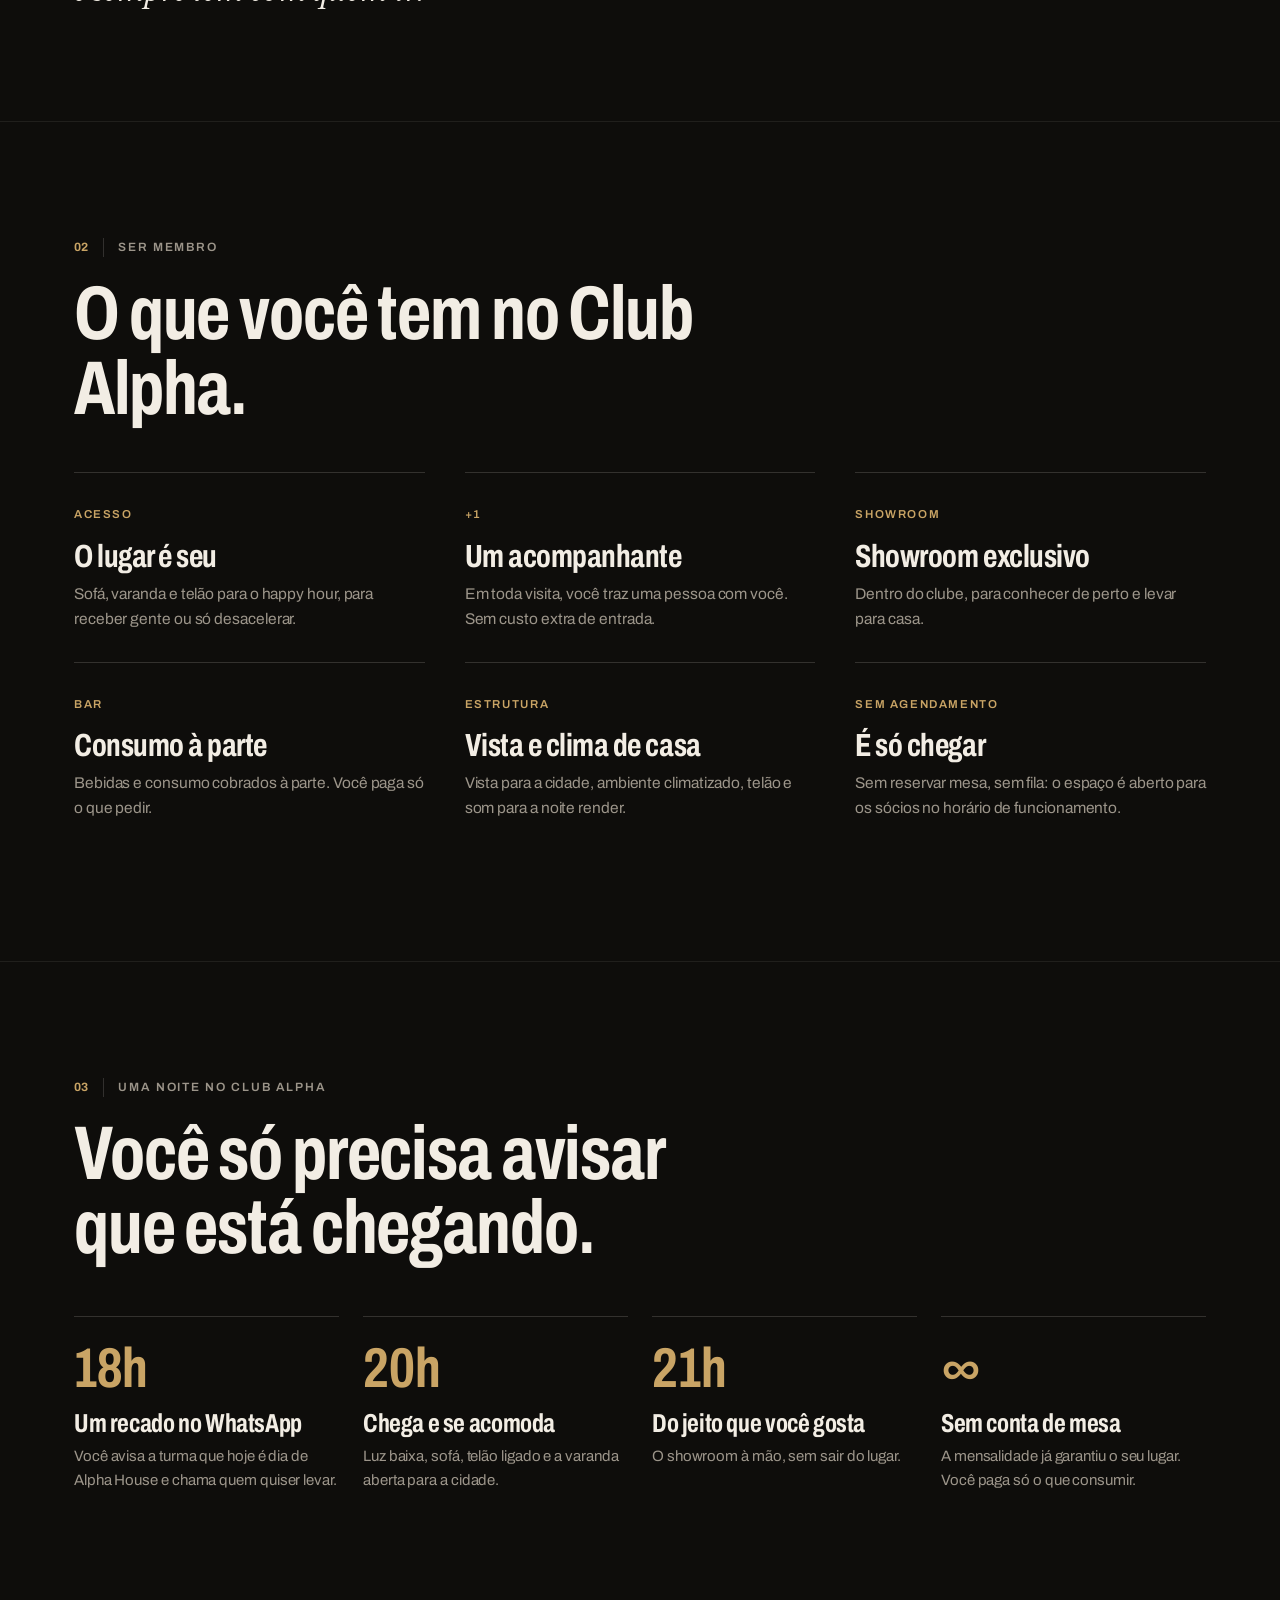
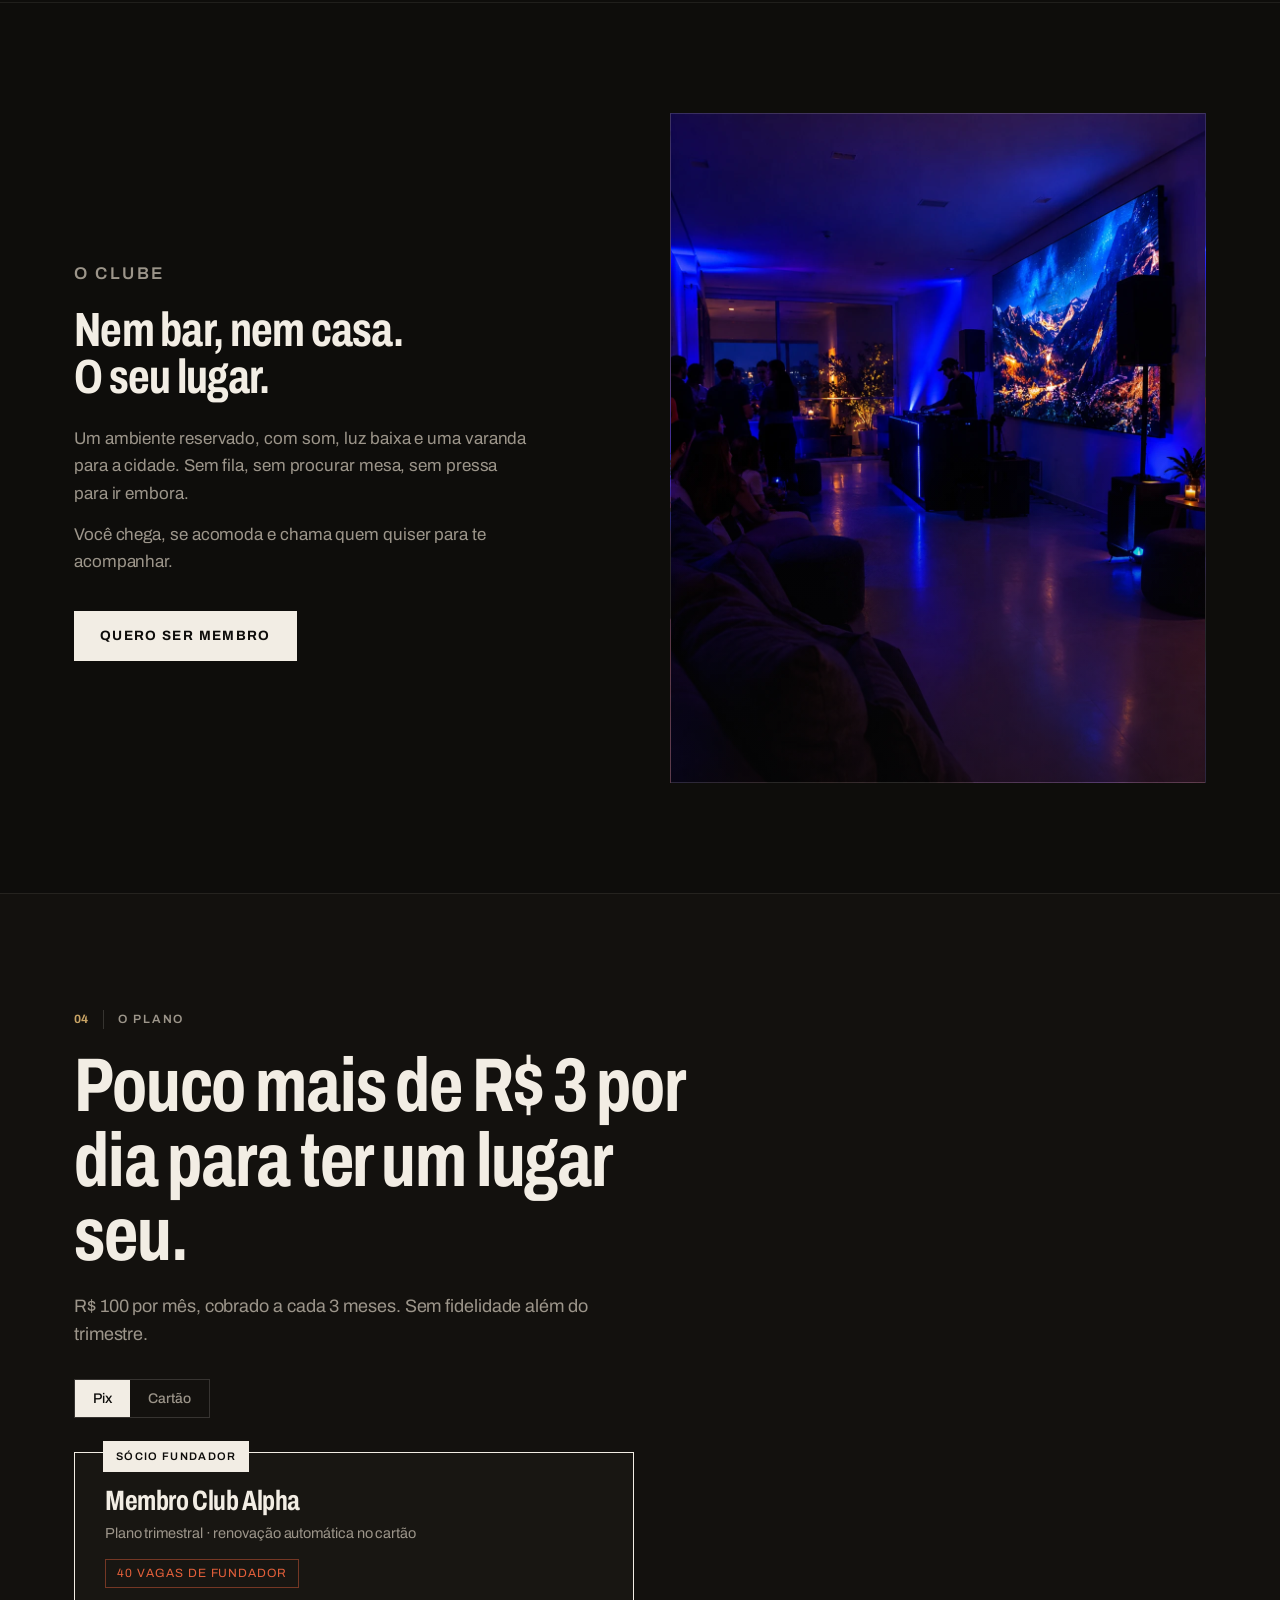
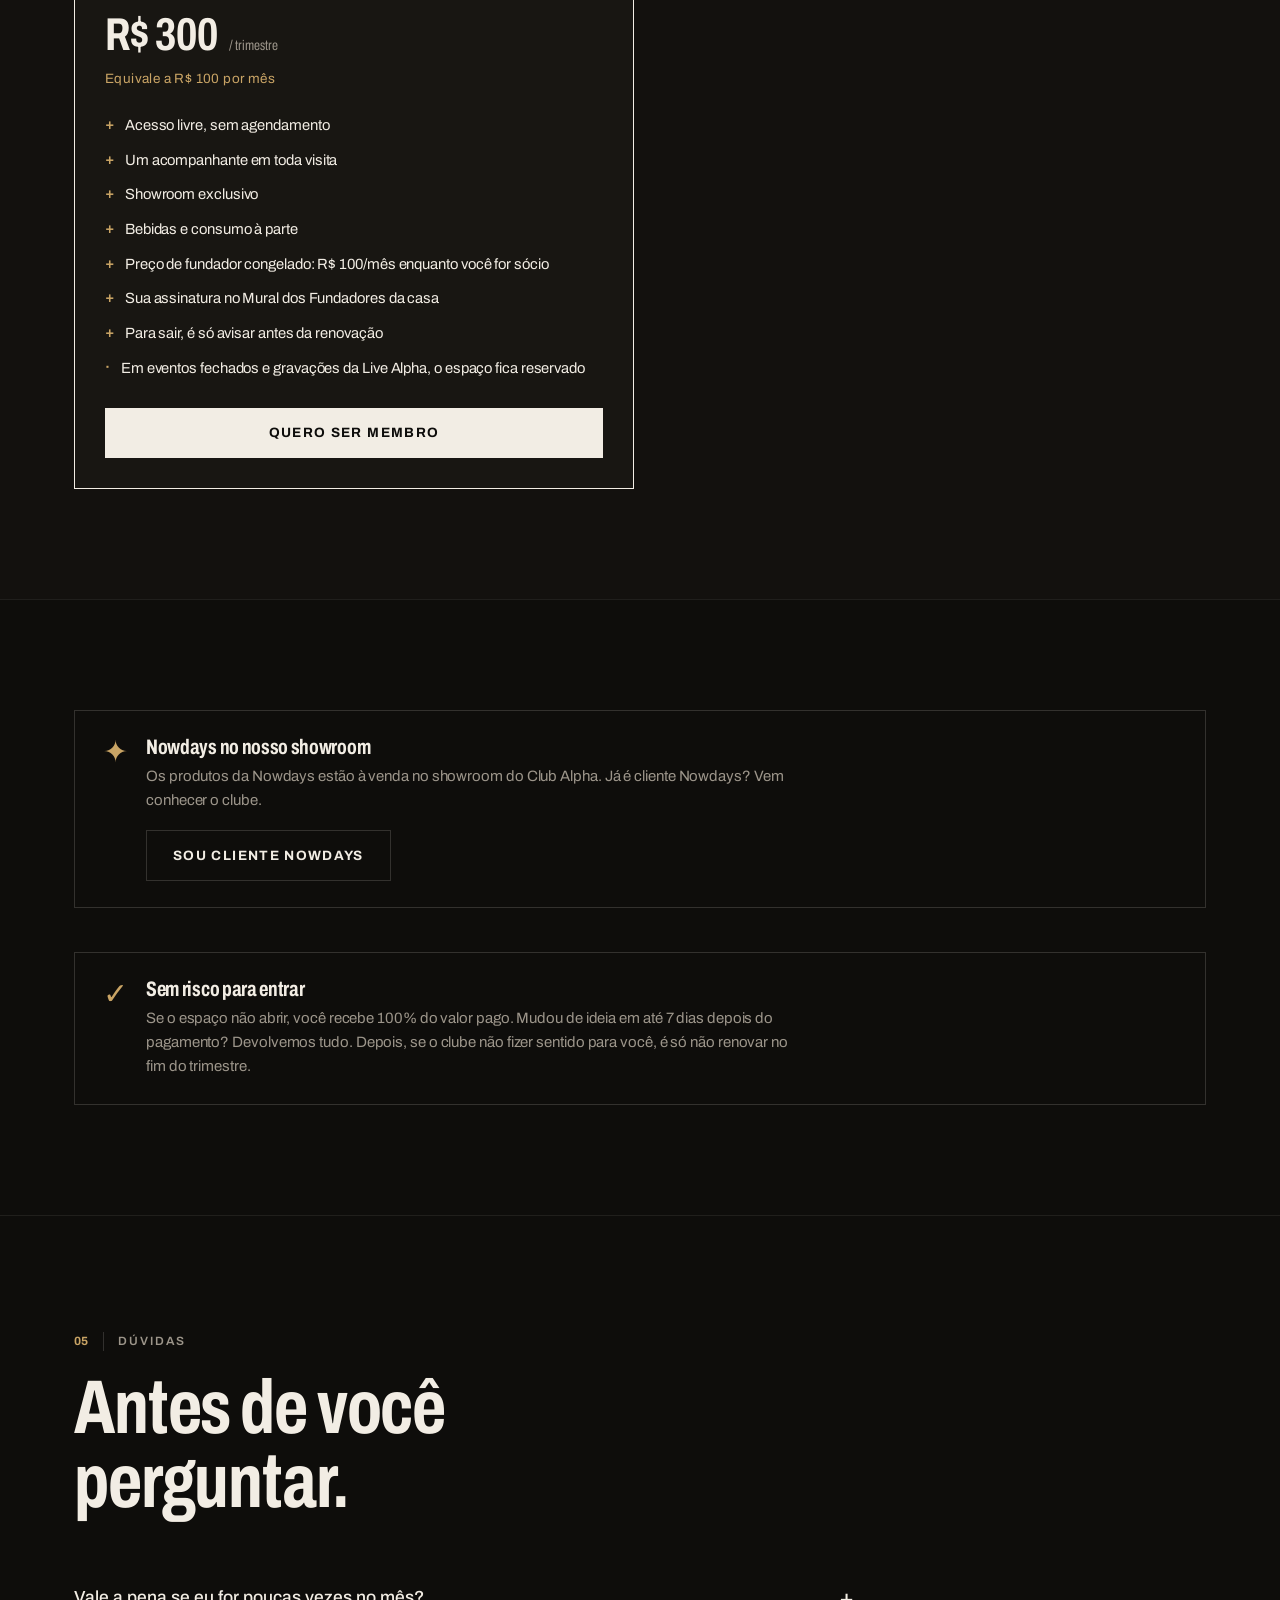
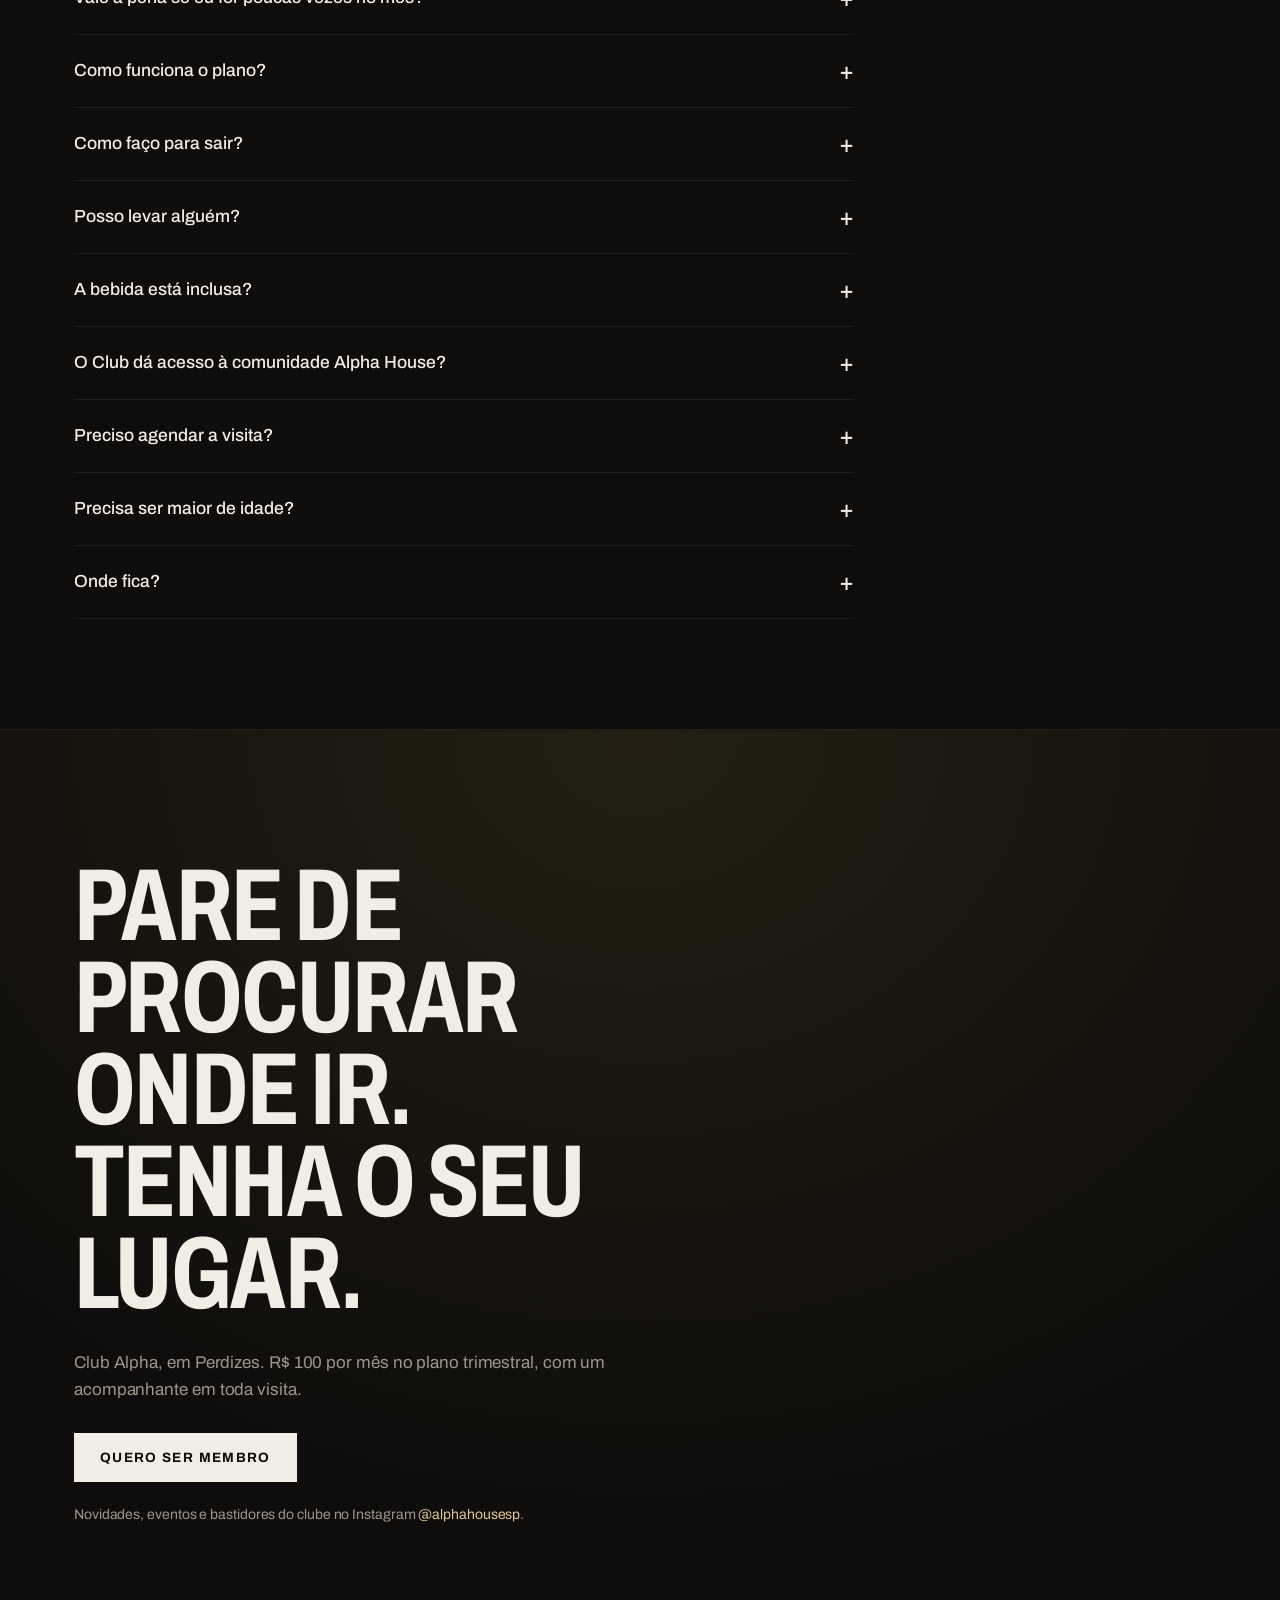
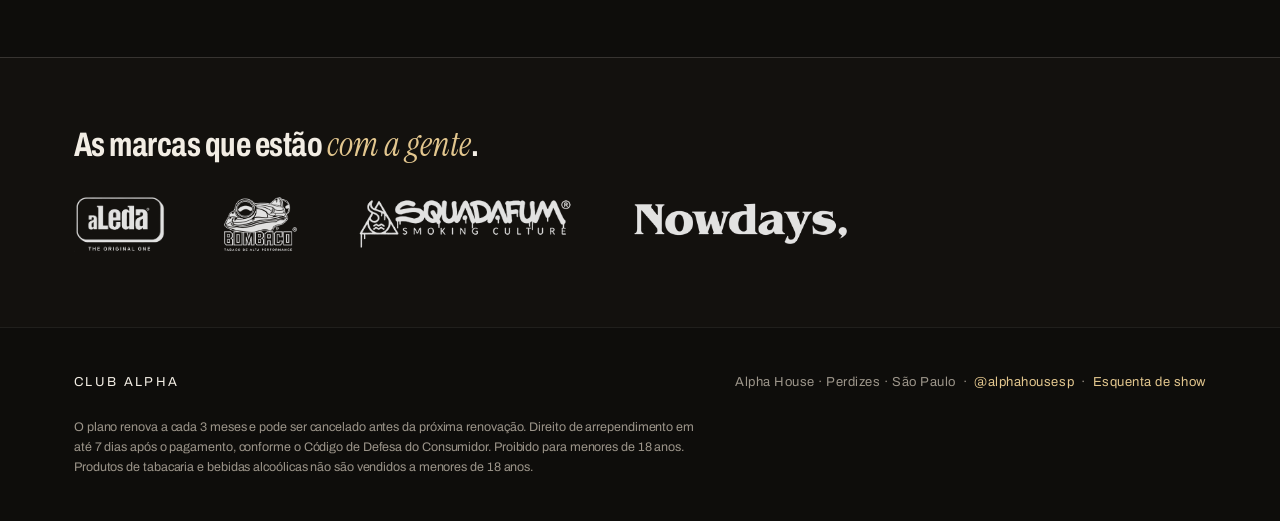
==== commit 5c7311ac: "Sem agendamento, meta dobrada até as 6h, Comunidade Alpha e verbos coloridos - Sai o agendamento: ac" ====
--- a/club/index.html
+++ b/club/index.html
@@ -48,7 +48,7 @@
   <div class="wrap">
     <p class="eyebrow">Club Alpha · Alpha House · Perdizes</p>
     <h1>Um lugar seu, <em>para você e quem você quiser trazer.</em></h1>
-    <p class="hero-sub">O Club Alpha é um lounge privativo em Perdizes: sofá, varanda, telão e um showroom exclusivo. Você agenda, chega e traz um acompanhante em toda visita.</p>
+    <p class="hero-sub">O Club Alpha é um lounge privativo em Perdizes: sofá, varanda, telão e um showroom exclusivo. Você chega e traz um acompanhante em toda visita, sem agendamento.</p>
     <div class="price-hero">R$ 100 <small>por mês, no plano trimestral</small></div>
     <div class="hero-actions">
       <button class="btn btn-gold" data-reserve>Quero ser membro</button>
@@ -87,7 +87,7 @@
       <div class="perk reveal"><span class="tag">Showroom</span><h3>Showroom exclusivo</h3><p>Dentro do clube, para conhecer de perto e levar para casa.</p></div>
       <div class="perk reveal"><span class="tag">Bar</span><h3>Consumo à parte</h3><p>Bebidas e consumo cobrados à parte. Você paga só o que pedir.</p></div>
       <div class="perk reveal"><span class="tag">Estrutura</span><h3>Vista e clima de casa</h3><p>Vista para a cidade, ambiente climatizado, telão e som para a noite render.</p></div>
-      <div class="perk reveal"><span class="tag">Agenda</span><h3>Nunca lotado</h3><p>As visitas são agendadas, para o clube nunca virar mais um bar cheio.</p></div>
+      <div class="perk reveal"><span class="tag">Sem agendamento</span><h3>É só chegar</h3><p>Sem reservar mesa, sem fila: o espaço é aberto para os sócios no horário de funcionamento.</p></div>
     </div>
   </div>
 </section>
@@ -100,7 +100,7 @@
       <h2 class="reveal">Você só precisa avisar que está chegando.</h2>
     </div>
     <div class="steps">
-      <div class="step reveal"><div class="n">18h</div><h3>Um recado no WhatsApp</h3><p>Você escolhe o dia e avisa que vai com alguém. O seu lugar fica reservado.</p></div>
+      <div class="step reveal"><div class="n">18h</div><h3>Um recado no WhatsApp</h3><p>Você avisa a turma que hoje é dia de Alpha House e chama quem quiser levar.</p></div>
       <div class="step reveal"><div class="n">20h</div><h3>Chega e se acomoda</h3><p>Luz baixa, sofá, telão ligado e a varanda aberta para a cidade.</p></div>
       <div class="step reveal"><div class="n">21h</div><h3>Do jeito que você gosta</h3><p>O showroom à mão, sem sair do lugar.</p></div>
       <div class="step reveal"><div class="n">∞</div><h3>Sem conta de mesa</h3><p>A mensalidade já garantiu o seu lugar. Você paga só o que consumir.</p></div>
@@ -145,7 +145,7 @@
         <div class="price"><span data-price>R$ 300</span> <small>/ trimestre</small></div>
         <div class="dur">Equivale a R$ 100 por mês</div>
         <ul>
-          <li><span class="ck">+</span>Acesso ao lounge com agendamento</li>
+          <li><span class="ck">+</span>Acesso livre, sem agendamento</li>
           <li><span class="ck">+</span>Um acompanhante em toda visita</li>
           <li><span class="ck">+</span>Showroom exclusivo</li>
           <li><span class="ck">+</span>Bebidas e consumo à parte</li>
@@ -195,7 +195,7 @@
       <div class="qa"><button>Posso levar alguém?<span class="sign">+</span></button><div class="ans"><p>Sim. Em toda visita você traz um acompanhante.</p></div></div>
       <div class="qa"><button>A bebida está inclusa?<span class="sign">+</span></button><div class="ans"><p>Não. Bebidas e consumo são à parte. A mensalidade é o seu acesso ao clube.</p></div></div>
       <div class="qa"><button>O Club dá acesso à comunidade Alpha House?<span class="sign">+</span></button><div class="ans"><p>Não. O Club é o seu acesso ao espaço. A comunidade, com os encontros de network e a Live Alpha, é o plano de membro fundador. Nos dias de eventos fechados e gravações, o espaço fica reservado para a comunidade.</p></div></div>
-      <div class="qa"><button>Como agendo minha visita?<span class="sign">+</span></button><div class="ans"><p>Pelo WhatsApp. O agendamento garante o seu lugar e evita que o clube fique cheio.</p></div></div>
+      <div class="qa"><button>Preciso agendar a visita?<span class="sign">+</span></button><div class="ans"><p>Não. Os sócios chegam quando quiserem, no horário de funcionamento. Só nos dias de evento fechado e gravação o espaço fica reservado.</p></div></div>
       <div class="qa"><button>Precisa ser maior de idade?<span class="sign">+</span></button><div class="ans"><p>Sim. O Club Alpha é só para maiores de 18 anos, membros e acompanhantes.</p></div></div>
       <div class="qa"><button>Onde fica?<span class="sign">+</span></button><div class="ans"><p>Em Perdizes, São Paulo. O endereço completo vai por mensagem depois da adesão.</p></div></div>
     </div>
@@ -207,7 +207,7 @@
     <h2>Pare de procurar onde ir. Tenha o seu lugar.</h2>
     <p class="lead">Club Alpha, em Perdizes. R$ 100 por mês no plano trimestral, com um acompanhante em toda visita.</p>
     <button class="btn btn-gold" data-reserve>Quero ser membro</button>
-    <p style="margin-top:22px;font-size:14px;color:var(--muted)">Novidades, agenda e bastidores do clube no Instagram <a class="gold" data-ig="club" href="https://www.instagram.com/alphahousesp/" target="_blank" rel="noopener">@alphahousesp</a>.</p>
+    <p style="margin-top:22px;font-size:14px;color:var(--muted)">Novidades, eventos e bastidores do clube no Instagram <a class="gold" data-ig="club" href="https://www.instagram.com/alphahousesp/" target="_blank" rel="noopener">@alphahousesp</a>.</p>
   </div>
 </section>
 
--- a/assets/site.css
+++ b/assets/site.css
@@ -702,3 +702,98 @@
 .pac .flag{white-space:nowrap;}
 .hero h1 em{display:block;font-size:.66em;line-height:1.02;margin-top:.08em;}
 .price-hero small{font-stretch:100%;font-weight:500;}
+
+/* =====================================================================
+   ESTRUTURA NOVA (out/2026): topo dividido com colagem, manifesto,
+   "o que você faz aqui" em mosaico, casos, um dia, comparação de planos.
+   ===================================================================== */
+.hero.hero-split{min-height:0;display:block;padding:72px 0 90px;background:var(--bg);}
+.hero-split .wrap{display:grid;grid-template-columns:1.05fr .95fr;gap:64px;align-items:center;}
+.hero-split h1{font-size:clamp(50px,7.4vw,108px);max-width:11ch;}
+.hero-split .hero-sub{color:var(--muted);}
+.hs-colagem{position:relative;aspect-ratio:4/5;}
+.hs-colagem figure{position:absolute;margin:0;overflow:hidden;border:1px solid var(--line);background:var(--panel);}
+.hs-colagem img{width:100%;height:100%;object-fit:cover;display:block;}
+.hs-colagem .c1{left:0;top:0;width:68%;height:64%;}
+.hs-colagem .c2{right:0;top:34%;width:58%;height:36%;z-index:2;}
+.hs-colagem .c3{left:10%;bottom:0;width:44%;height:33%;z-index:1;}
+.hs-colagem .c1 img{object-position:center 60%;} .hs-colagem .c3 img{object-position:center 40%;}
+.hs-colagem figcaption{position:absolute;left:0;bottom:0;background:var(--ink);color:#0E0D0B;font-size:10.5px;font-weight:700;
+  letter-spacing:.14em;text-transform:uppercase;padding:6px 10px;}
+@media(max-width:900px){
+  .hero-split .wrap{grid-template-columns:1fr;gap:44px;}
+  .hs-colagem{aspect-ratio:1/1;max-width:520px;}
+  .hero.hero-split{padding:48px 0 64px;}
+}
+
+/* manifesto: texto grande com mini fotos no meio da frase */
+.manifesto-band{padding:120px 0;}
+.manifesto{font-family:var(--serifa);font-size:clamp(30px,4.3vw,62px);line-height:1.1;letter-spacing:-.01em;color:var(--ink);max-width:24ch;margin-top:8px;}
+.manifesto em{color:var(--gold-bright);}
+.mini{display:inline-block;width:1.9em;height:.9em;border-radius:999px;background-size:cover;background-position:center;
+  vertical-align:-.06em;border:1px solid var(--line);}
+.manifesto-assina{margin-top:34px;font-size:13px;letter-spacing:.14em;text-transform:uppercase;color:var(--muted);font-weight:600;}
+
+/* o que você faz aqui: mosaico */
+.usos{display:grid;grid-template-columns:repeat(6,1fr);grid-auto-rows:minmax(230px,auto);gap:14px;margin-top:48px;}
+.uso{position:relative;overflow:hidden;border:1px solid var(--line);background:var(--panel);display:flex;align-items:flex-end;grid-column:span 2;}
+.uso>div{position:relative;z-index:1;padding:26px 26px 28px;}
+.uso .n{font-size:12px;font-weight:700;letter-spacing:.12em;color:var(--gold);}
+.uso h3{font-size:clamp(28px,2.8vw,40px);margin:10px 0 10px;text-transform:uppercase;}
+.uso p{color:var(--muted);font-size:15.5px;max-width:46ch;}
+.uso.foto img{position:absolute;inset:0;width:100%;height:100%;object-fit:cover;transition:transform 1.2s ease;}
+.uso.foto::after{content:"";position:absolute;inset:0;background:linear-gradient(180deg,rgba(14,13,11,0) 30%,rgba(14,13,11,.92) 100%);}
+.uso.foto p{color:rgba(242,237,228,.86);}
+.uso.foto:hover img{transform:scale(1.03);}
+.u-expor{grid-column:span 4;grid-row:span 2;}
+.u-gravar{grid-column:span 2;grid-row:span 2;}
+.u-expor img{object-position:center 45%;} .u-gravar img{object-position:center 60%;}
+@media(max-width:900px){
+  .usos{grid-template-columns:1fr;grid-auto-rows:auto;}
+  .uso,.u-expor,.u-gravar{grid-column:auto;grid-row:auto;min-height:220px;}
+  .uso.foto{min-height:380px;}
+}
+
+/* imagine você aqui dentro */
+.casos{display:grid;grid-template-columns:repeat(3,1fr);gap:0 40px;margin-top:48px;}
+.caso{border-top:1px solid var(--line);padding-top:26px;}
+.caso-se{font-family:var(--serifa);font-size:clamp(24px,2.4vw,32px);line-height:1.15;color:var(--ink);margin-bottom:16px;}
+.caso p:not(.caso-se){color:var(--muted);font-size:15.5px;}
+@media(max-width:900px){ .casos{grid-template-columns:1fr;gap:34px;} }
+
+/* um dia na alpha house: linha do tempo que arrasta para o lado */
+.dia-trilho{display:grid;grid-auto-flow:column;grid-auto-columns:minmax(250px,1fr);margin-top:44px;overflow-x:auto;
+  scroll-snap-type:x mandatory;border-top:1px solid var(--line);border-bottom:1px solid var(--line);
+  padding:0 max(24px,calc((100vw - var(--maxw))/2 + 24px));scrollbar-width:none;}
+.dia-trilho::-webkit-scrollbar{display:none;}
+.dia-item{scroll-snap-align:start;padding:30px 28px 34px 0;border-right:1px solid var(--line-soft);margin-right:28px;}
+.dia-item:last-child{border-right:0;}
+.hora{display:block;font-family:var(--display);font-stretch:72%;font-weight:700;font-size:clamp(56px,6vw,84px);line-height:.9;color:var(--ink);}
+.dia-item p{margin-top:16px;color:var(--muted);font-size:16px;max-width:26ch;}
+@media(max-width:560px){ .dia-trilho{grid-auto-columns:78%;padding:0 16px;} }
+
+/* R$ 100 ou R$ 250 */
+.compara-intro{display:grid;grid-template-columns:1fr 1fr;gap:0 48px;margin-top:40px;}
+.compara-intro>div{border-top:1px solid var(--line);padding-top:22px;}
+.compara-intro h3{font-size:30px;text-transform:uppercase;margin-bottom:10px;}
+.compara-intro p{color:var(--muted);font-size:16px;max-width:48ch;}
+.compara-tabela{margin-top:40px;overflow-x:auto;}
+.compara-tabela table{width:100%;border-collapse:collapse;min-width:520px;}
+.compara-tabela th,.compara-tabela td{padding:16px 14px;border-bottom:1px solid var(--line-soft);text-align:center;font-size:15.5px;}
+.compara-tabela th:first-child,.compara-tabela td:first-child{text-align:left;padding-left:0;color:var(--ink);}
+.compara-tabela thead th{font-family:var(--display);font-stretch:72%;font-weight:700;font-size:22px;text-transform:uppercase;
+  border-bottom:1px solid var(--line);vertical-align:bottom;}
+.compara-tabela thead th small{display:block;font-family:var(--texto);font-stretch:100%;font-size:12.5px;font-weight:500;
+  color:var(--gold);text-transform:none;letter-spacing:.02em;margin-top:6px;}
+.compara-tabela tbody td{color:var(--gold-bright);font-size:18px;}
+.compara-tabela tbody td:first-child{font-size:15.5px;}
+.compara-tabela tbody td:nth-child(2){color:var(--muted);}
+.compara-tabela tbody tr td:nth-child(2):not(:empty){}
+.compara-tabela th:last-child,.compara-tabela td:last-child{background:rgba(242,237,228,.03);}
+@media(max-width:760px){ .compara-intro{grid-template-columns:1fr;gap:26px;} }
+
+/* patrocínio logo depois dos planos, mais visível */
+.marcas{background:var(--bg-2);border-top:1px solid var(--line);padding:70px 0 74px;}
+.dia-trilho{padding:0;}
+.manifesto{max-width:28ch;}
+@media(max-width:560px){ .dia-trilho{grid-auto-columns:78%;margin-right:-16px;padding:0;} }
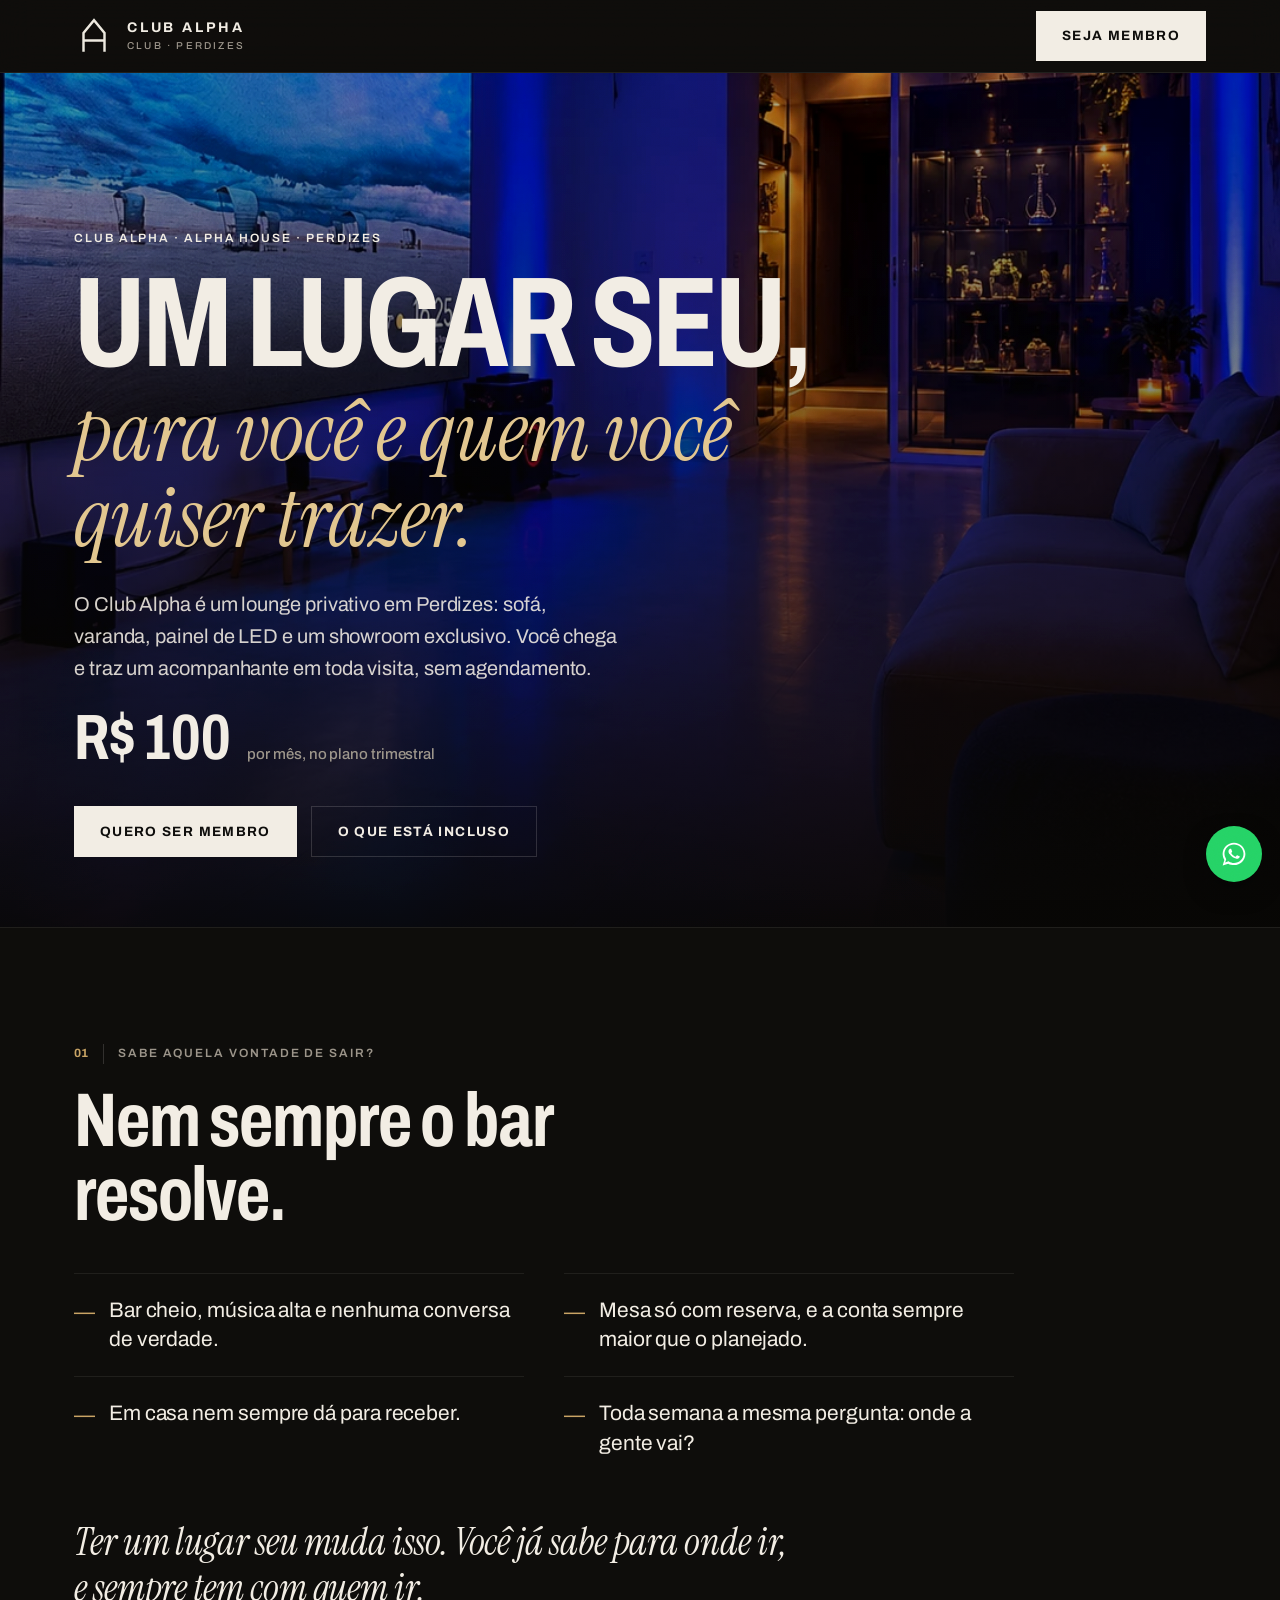
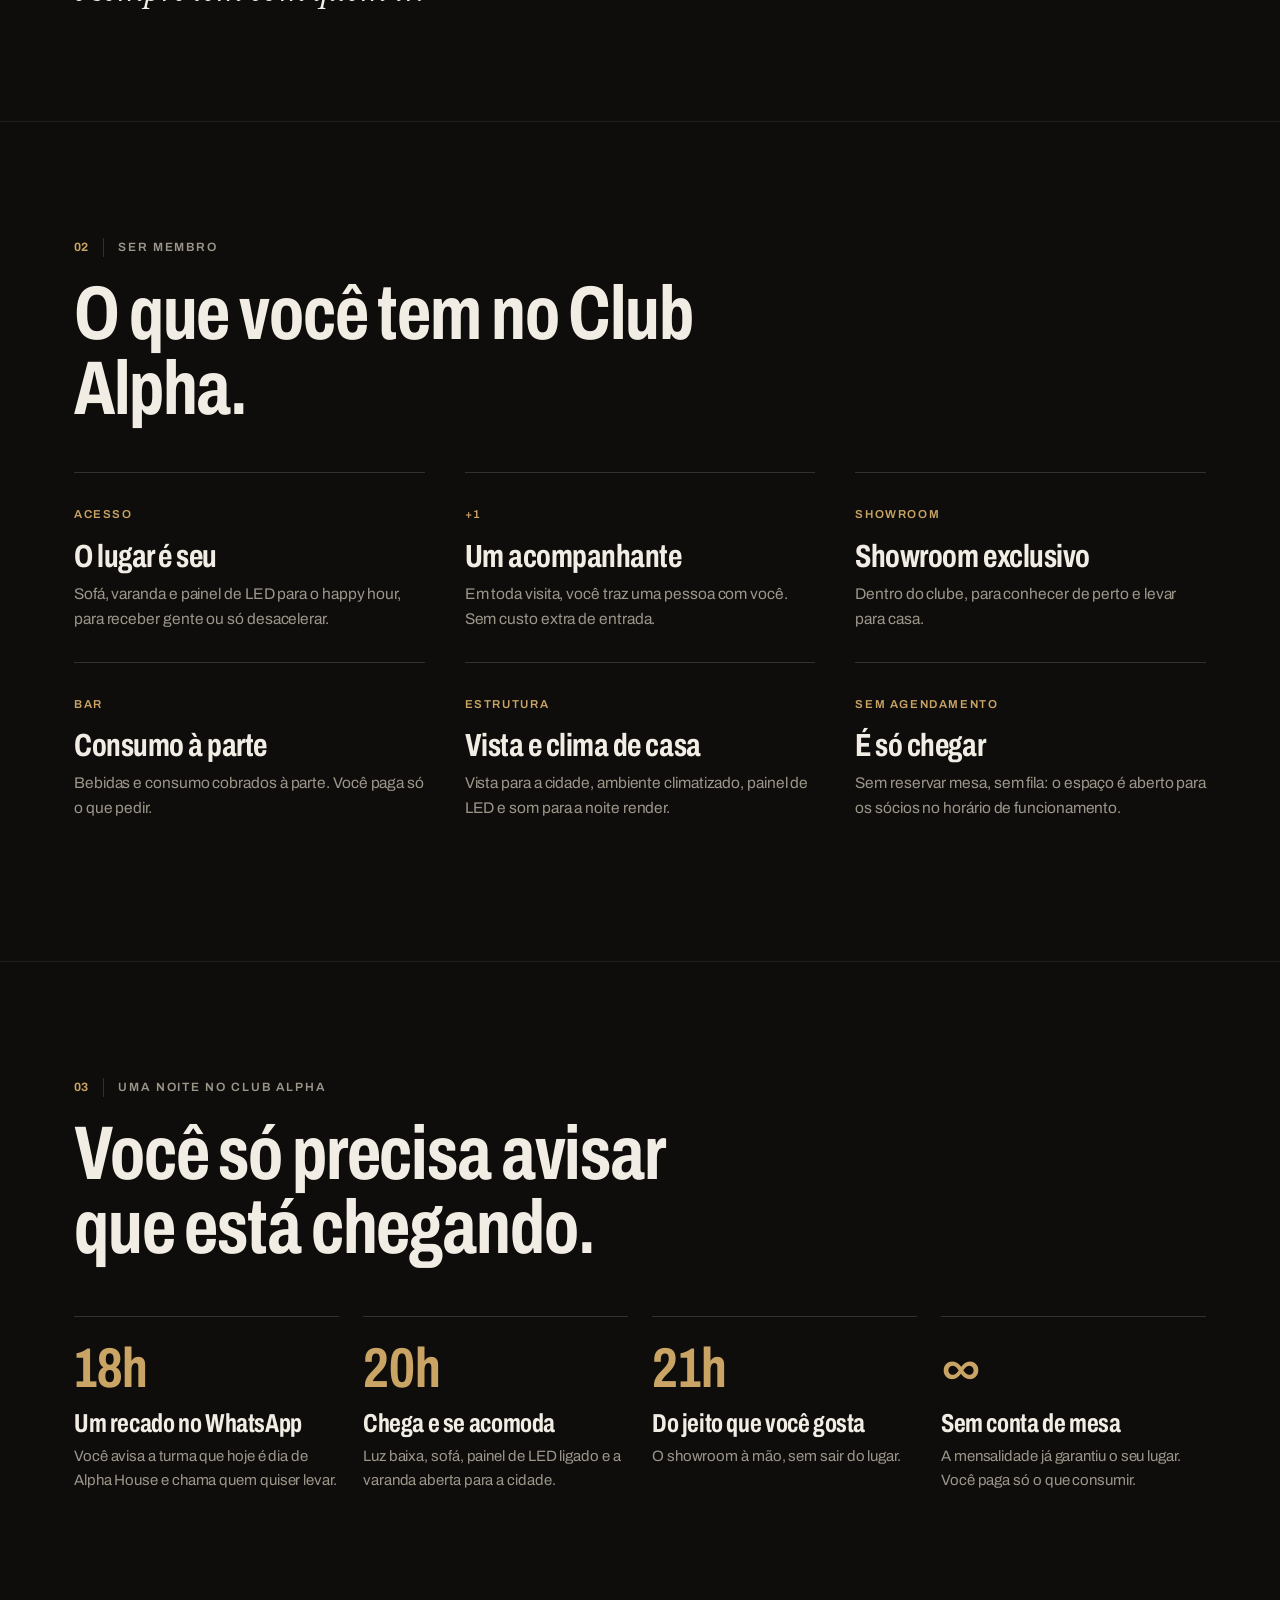
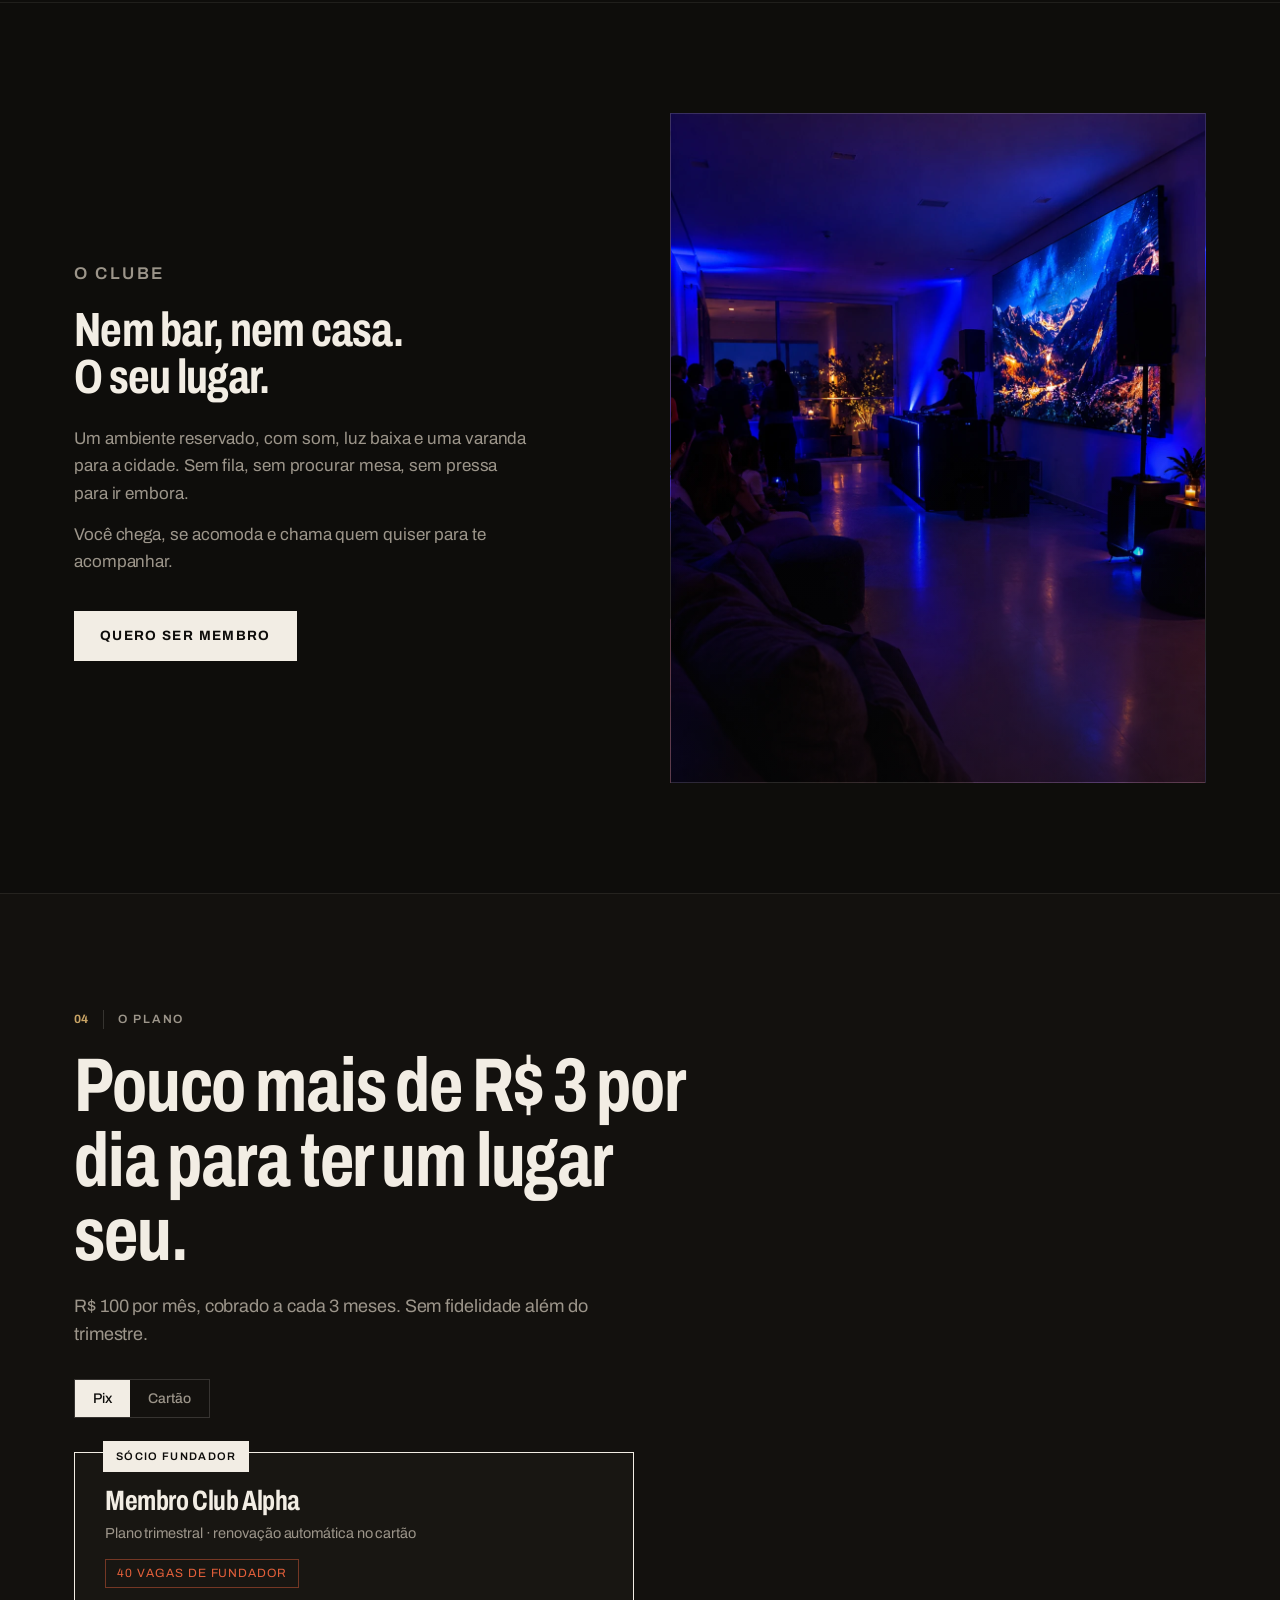
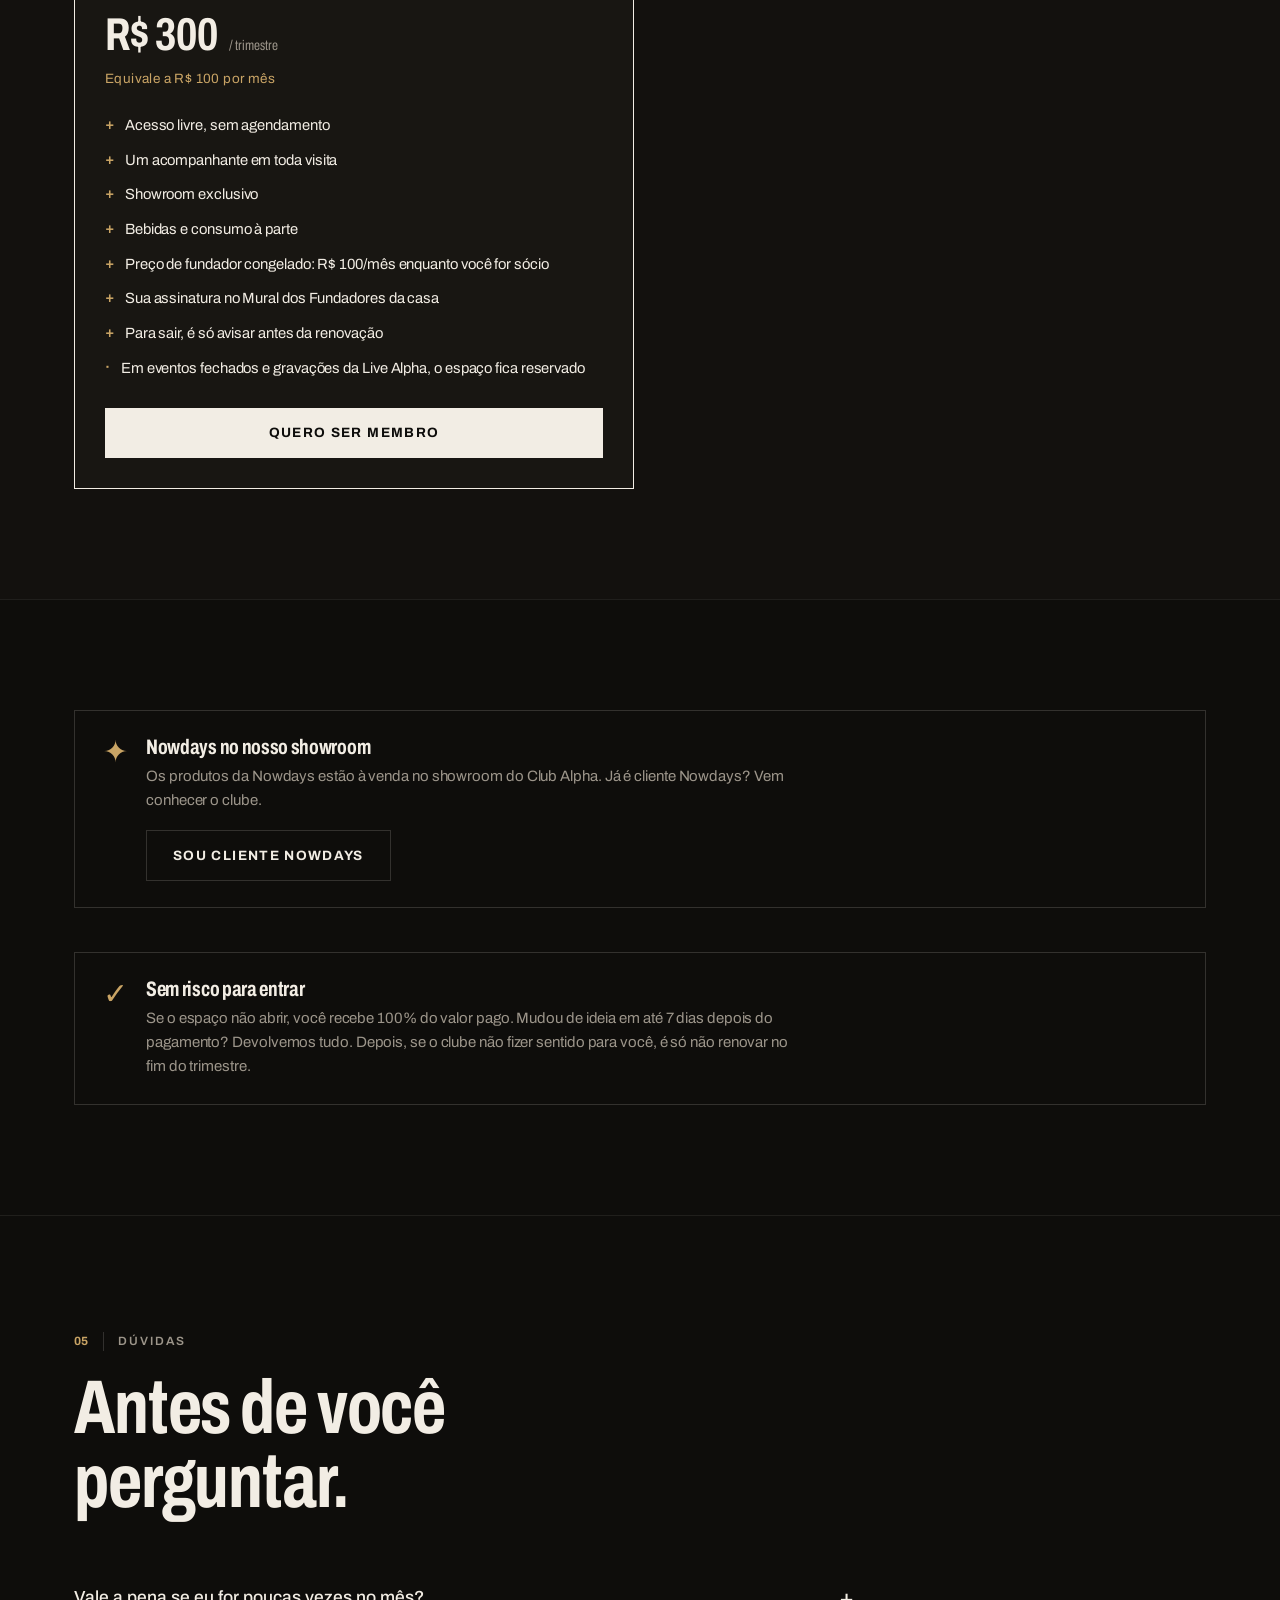
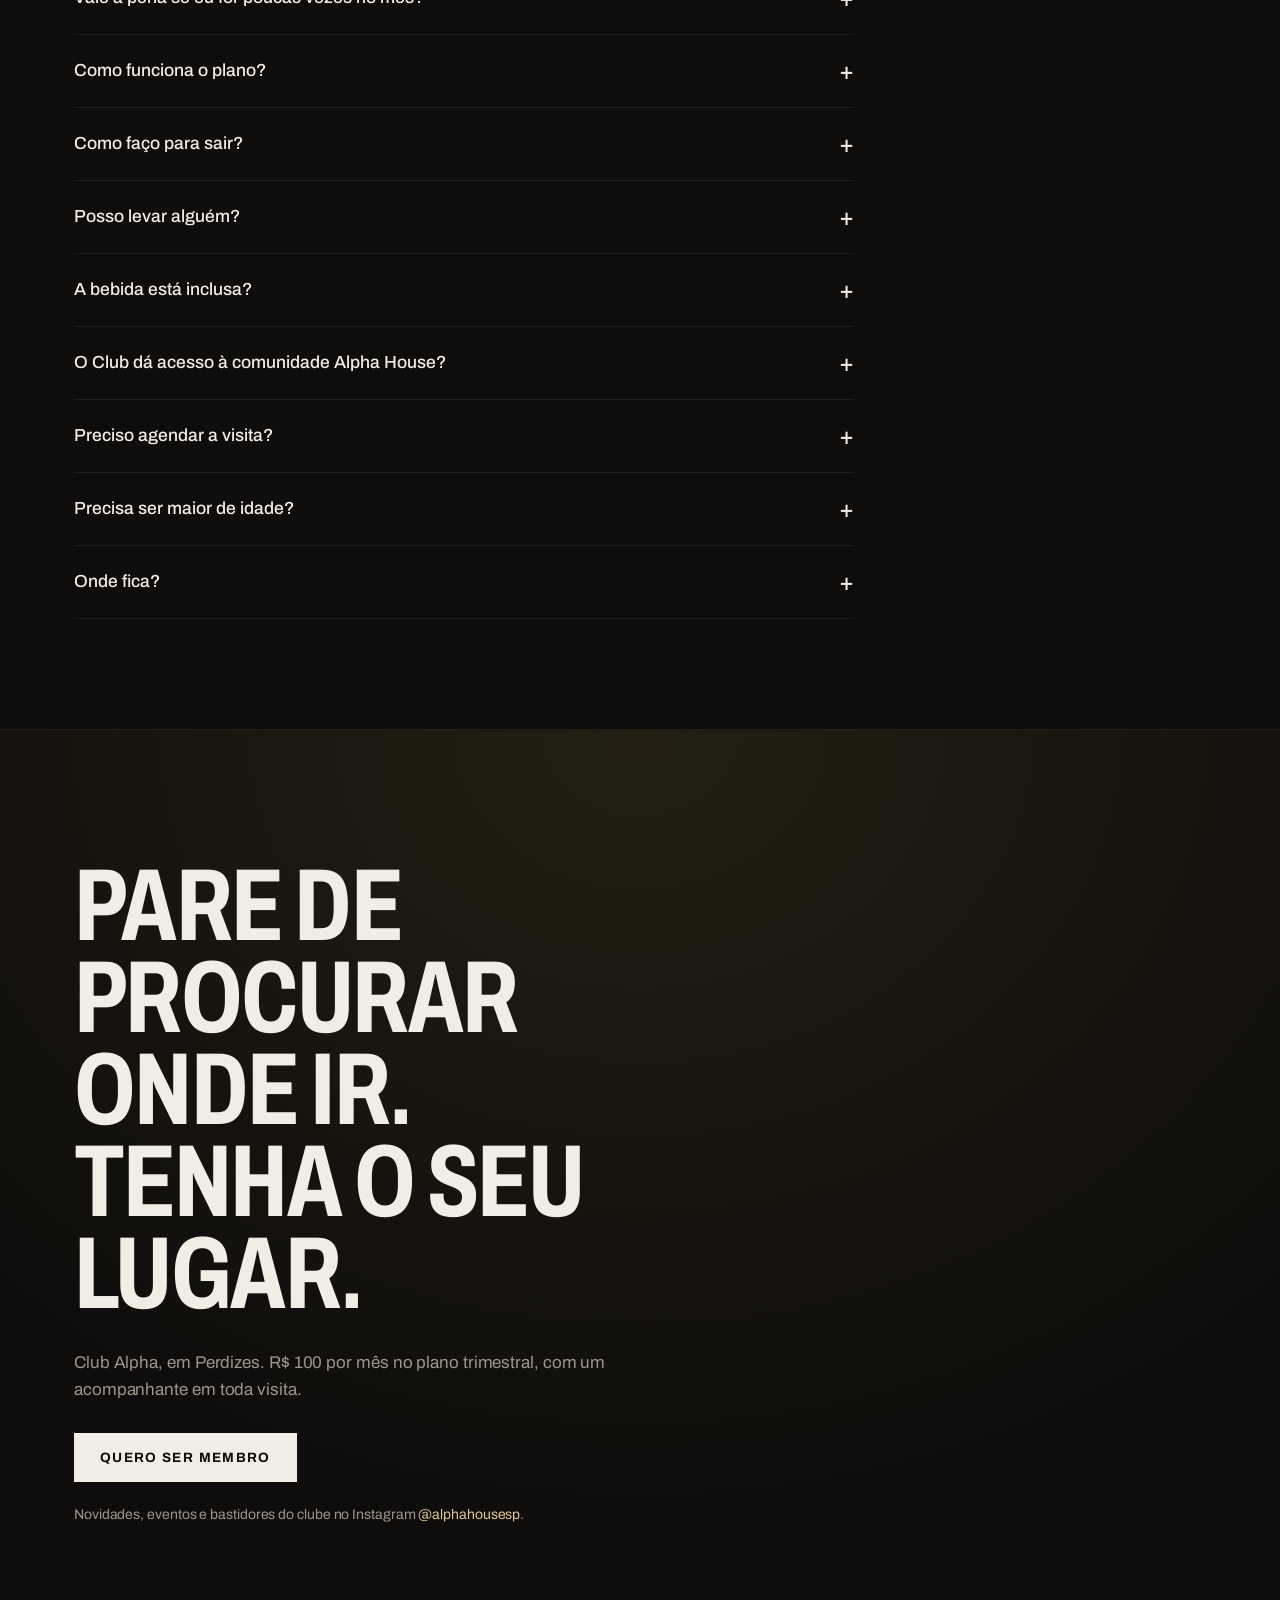
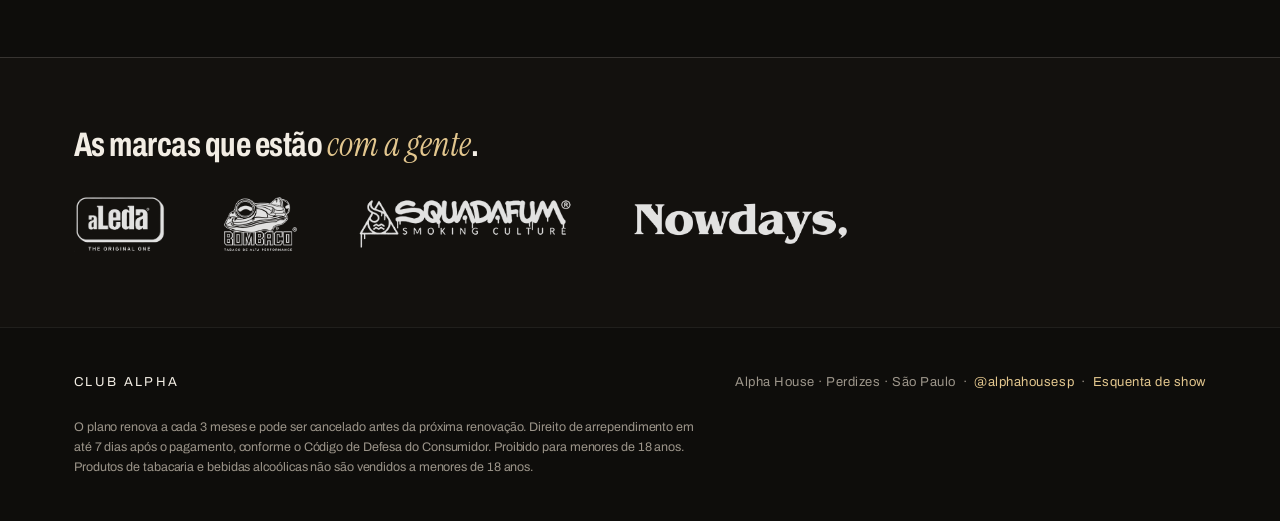
==== commit 7bfcc6de: "Paleta viva, faixa com todas as profissões, textos mais persuasivos e cards coloridos Co-Authored-By" ====
--- a/club/index.html
+++ b/club/index.html
@@ -4,7 +4,7 @@
 <meta charset="UTF-8" />
 <meta name="viewport" content="width=device-width, initial-scale=1.0" />
 <title>Club Alpha — Perdizes</title>
-<meta name="description" content="Seja membro do Club Alpha: um lounge em Perdizes para você e um acompanhante, com sofá, varanda, telão e showroom exclusivo. R$ 300 por trimestre, com renovação automática." />
+<meta name="description" content="Seja membro do Club Alpha: um lounge em Perdizes para você e um acompanhante, com sofá, varanda, painel de LED e showroom exclusivo. R$ 300 por trimestre, com renovação automática." />
 <!-- Prévia do link (WhatsApp/Instagram) -->
 <meta property="og:type" content="website" />
 <meta property="og:url" content="https://alphastudio.alphagalerie.com/club/" />
@@ -48,7 +48,7 @@
   <div class="wrap">
     <p class="eyebrow">Club Alpha · Alpha House · Perdizes</p>
     <h1>Um lugar seu, <em>para você e quem você quiser trazer.</em></h1>
-    <p class="hero-sub">O Club Alpha é um lounge privativo em Perdizes: sofá, varanda, telão e um showroom exclusivo. Você chega e traz um acompanhante em toda visita, sem agendamento.</p>
+    <p class="hero-sub">O Club Alpha é um lounge privativo em Perdizes: sofá, varanda, painel de LED e um showroom exclusivo. Você chega e traz um acompanhante em toda visita, sem agendamento.</p>
     <div class="price-hero">R$ 100 <small>por mês, no plano trimestral</small></div>
     <div class="hero-actions">
       <button class="btn btn-gold" data-reserve>Quero ser membro</button>
@@ -82,11 +82,11 @@
       <h2 class="reveal">O que você tem no Club Alpha.</h2>
     </div>
     <div class="perks">
-      <div class="perk reveal"><span class="tag">Acesso</span><h3>O lugar é seu</h3><p>Sofá, varanda e telão para o happy hour, para receber gente ou só desacelerar.</p></div>
+      <div class="perk reveal"><span class="tag">Acesso</span><h3>O lugar é seu</h3><p>Sofá, varanda e painel de LED para o happy hour, para receber gente ou só desacelerar.</p></div>
       <div class="perk reveal"><span class="tag">+1</span><h3>Um acompanhante</h3><p>Em toda visita, você traz uma pessoa com você. Sem custo extra de entrada.</p></div>
       <div class="perk reveal"><span class="tag">Showroom</span><h3>Showroom exclusivo</h3><p>Dentro do clube, para conhecer de perto e levar para casa.</p></div>
       <div class="perk reveal"><span class="tag">Bar</span><h3>Consumo à parte</h3><p>Bebidas e consumo cobrados à parte. Você paga só o que pedir.</p></div>
-      <div class="perk reveal"><span class="tag">Estrutura</span><h3>Vista e clima de casa</h3><p>Vista para a cidade, ambiente climatizado, telão e som para a noite render.</p></div>
+      <div class="perk reveal"><span class="tag">Estrutura</span><h3>Vista e clima de casa</h3><p>Vista para a cidade, ambiente climatizado, painel de LED e som para a noite render.</p></div>
       <div class="perk reveal"><span class="tag">Sem agendamento</span><h3>É só chegar</h3><p>Sem reservar mesa, sem fila: o espaço é aberto para os sócios no horário de funcionamento.</p></div>
     </div>
   </div>
@@ -101,7 +101,7 @@
     </div>
     <div class="steps">
       <div class="step reveal"><div class="n">18h</div><h3>Um recado no WhatsApp</h3><p>Você avisa a turma que hoje é dia de Alpha House e chama quem quiser levar.</p></div>
-      <div class="step reveal"><div class="n">20h</div><h3>Chega e se acomoda</h3><p>Luz baixa, sofá, telão ligado e a varanda aberta para a cidade.</p></div>
+      <div class="step reveal"><div class="n">20h</div><h3>Chega e se acomoda</h3><p>Luz baixa, sofá, painel de LED ligado e a varanda aberta para a cidade.</p></div>
       <div class="step reveal"><div class="n">21h</div><h3>Do jeito que você gosta</h3><p>O showroom à mão, sem sair do lugar.</p></div>
       <div class="step reveal"><div class="n">∞</div><h3>Sem conta de mesa</h3><p>A mensalidade já garantiu o seu lugar. Você paga só o que consumir.</p></div>
     </div>
@@ -119,7 +119,7 @@
         <p>Você chega, se acomoda e chama quem quiser para te acompanhar.</p>
         <div class="hero-actions"><button class="btn btn-gold" data-reserve>Quero ser membro</button></div>
       </div>
-      <div class="photo reveal" role="img" aria-label="Lounge do Club Alpha com telão e pessoas reunidas" style="background-image:url('../img/evento-dj.webp')"></div>
+      <div class="photo reveal" role="img" aria-label="Lounge do Club Alpha com painel de LED e pessoas reunidas" style="background-image:url('../img/evento-dj.webp')"></div>
     </div>
   </div>
 </section>
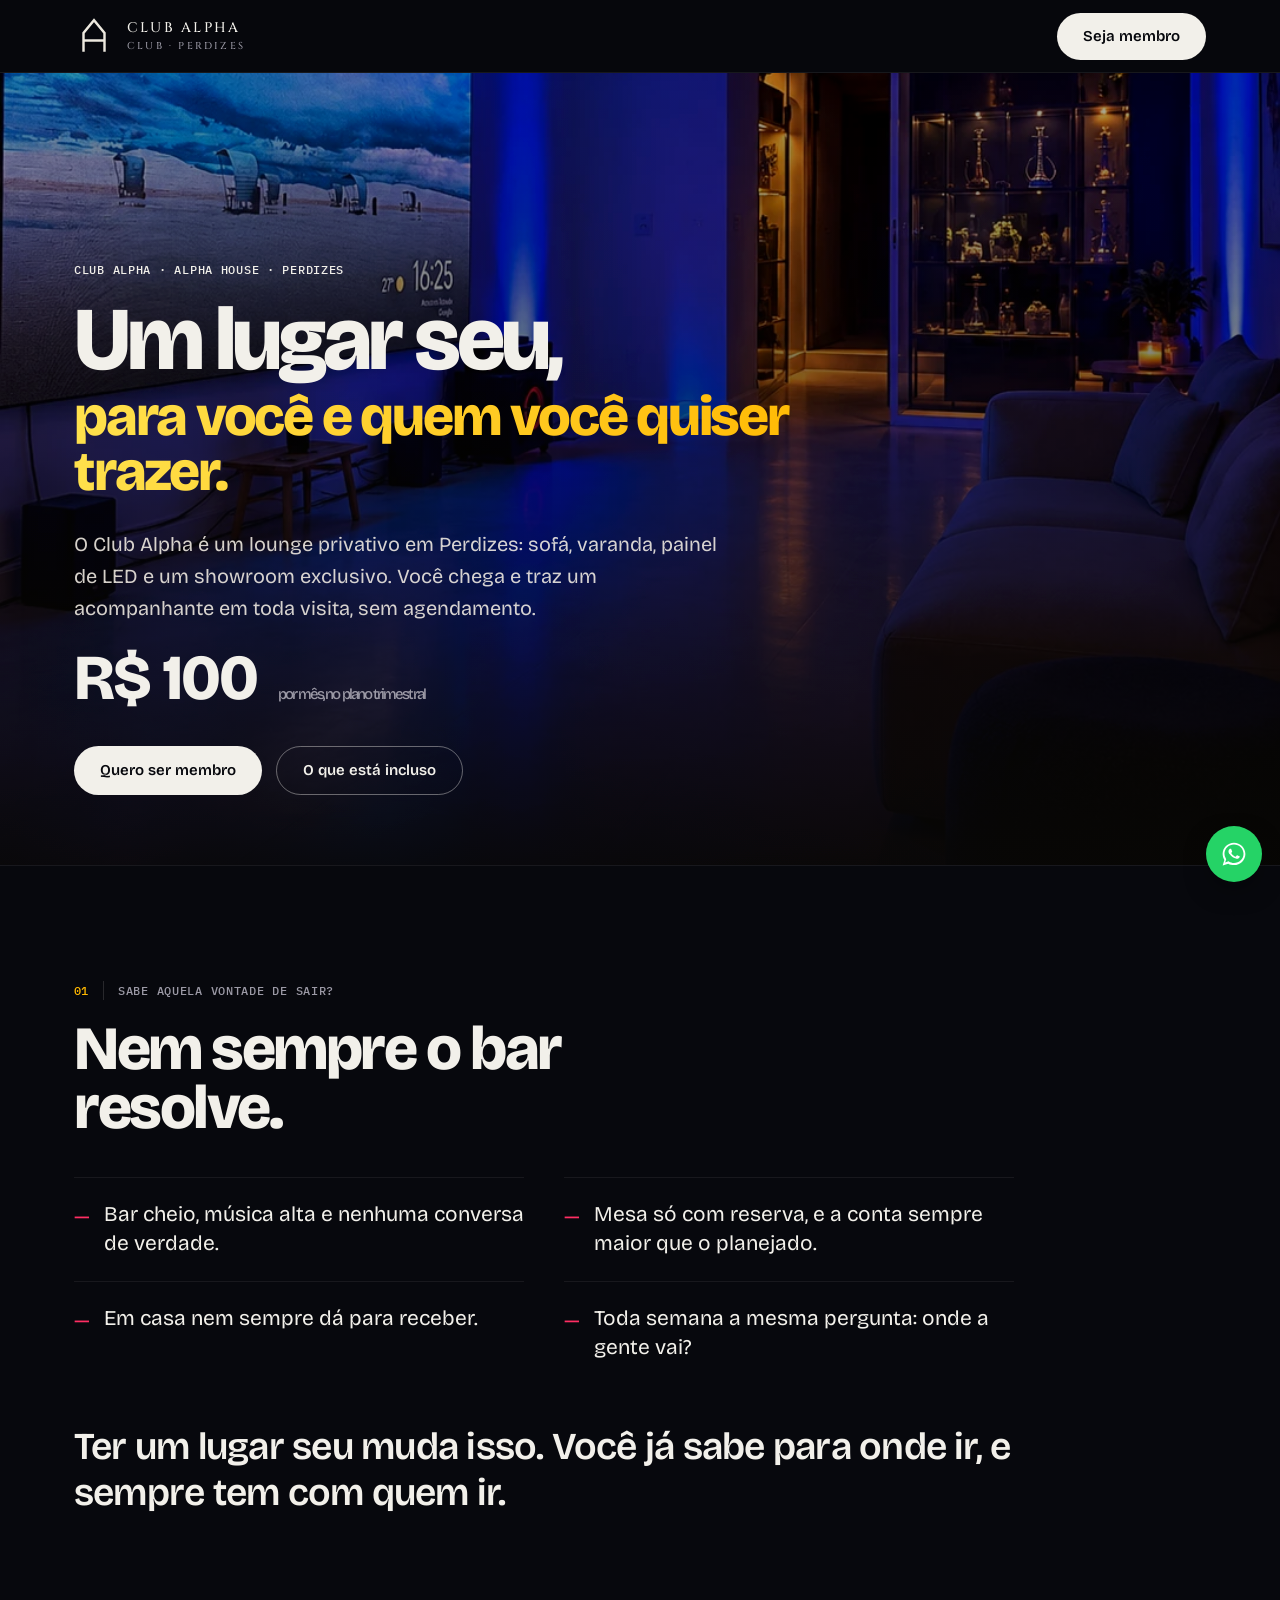
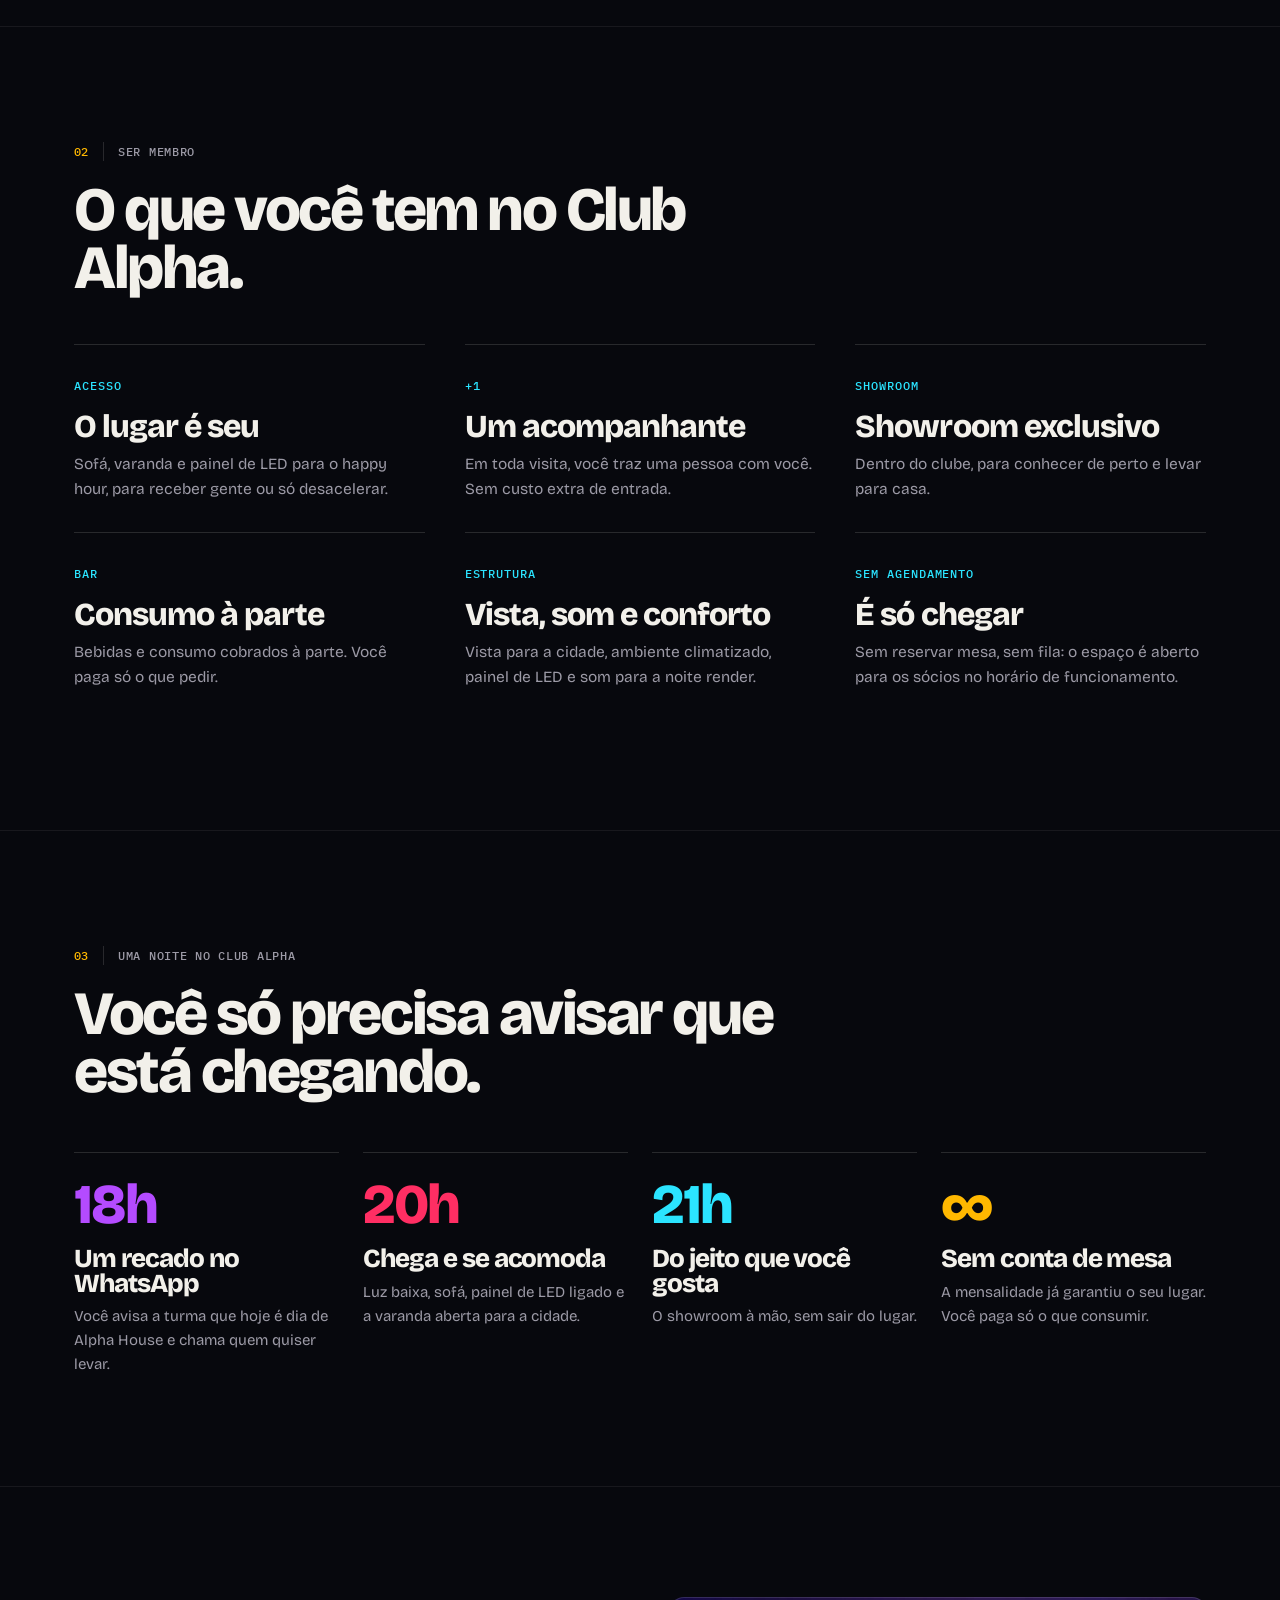
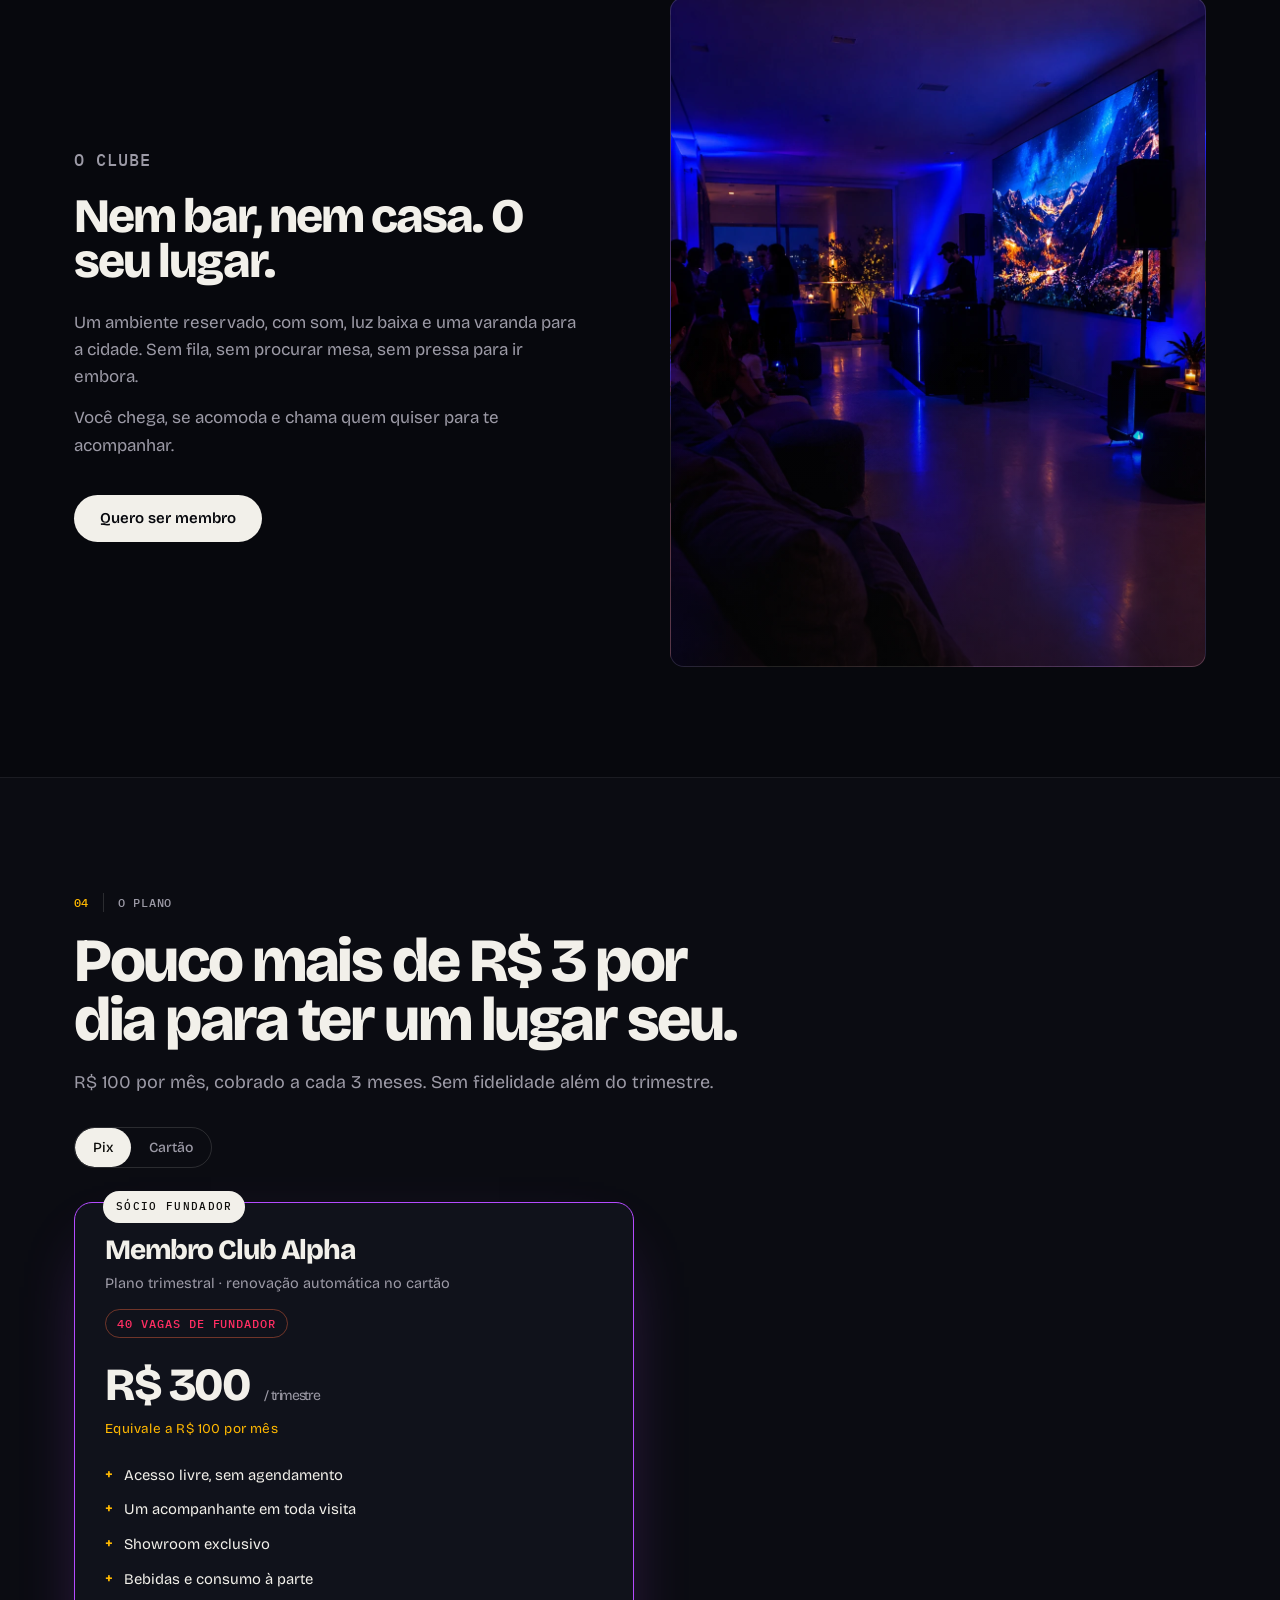
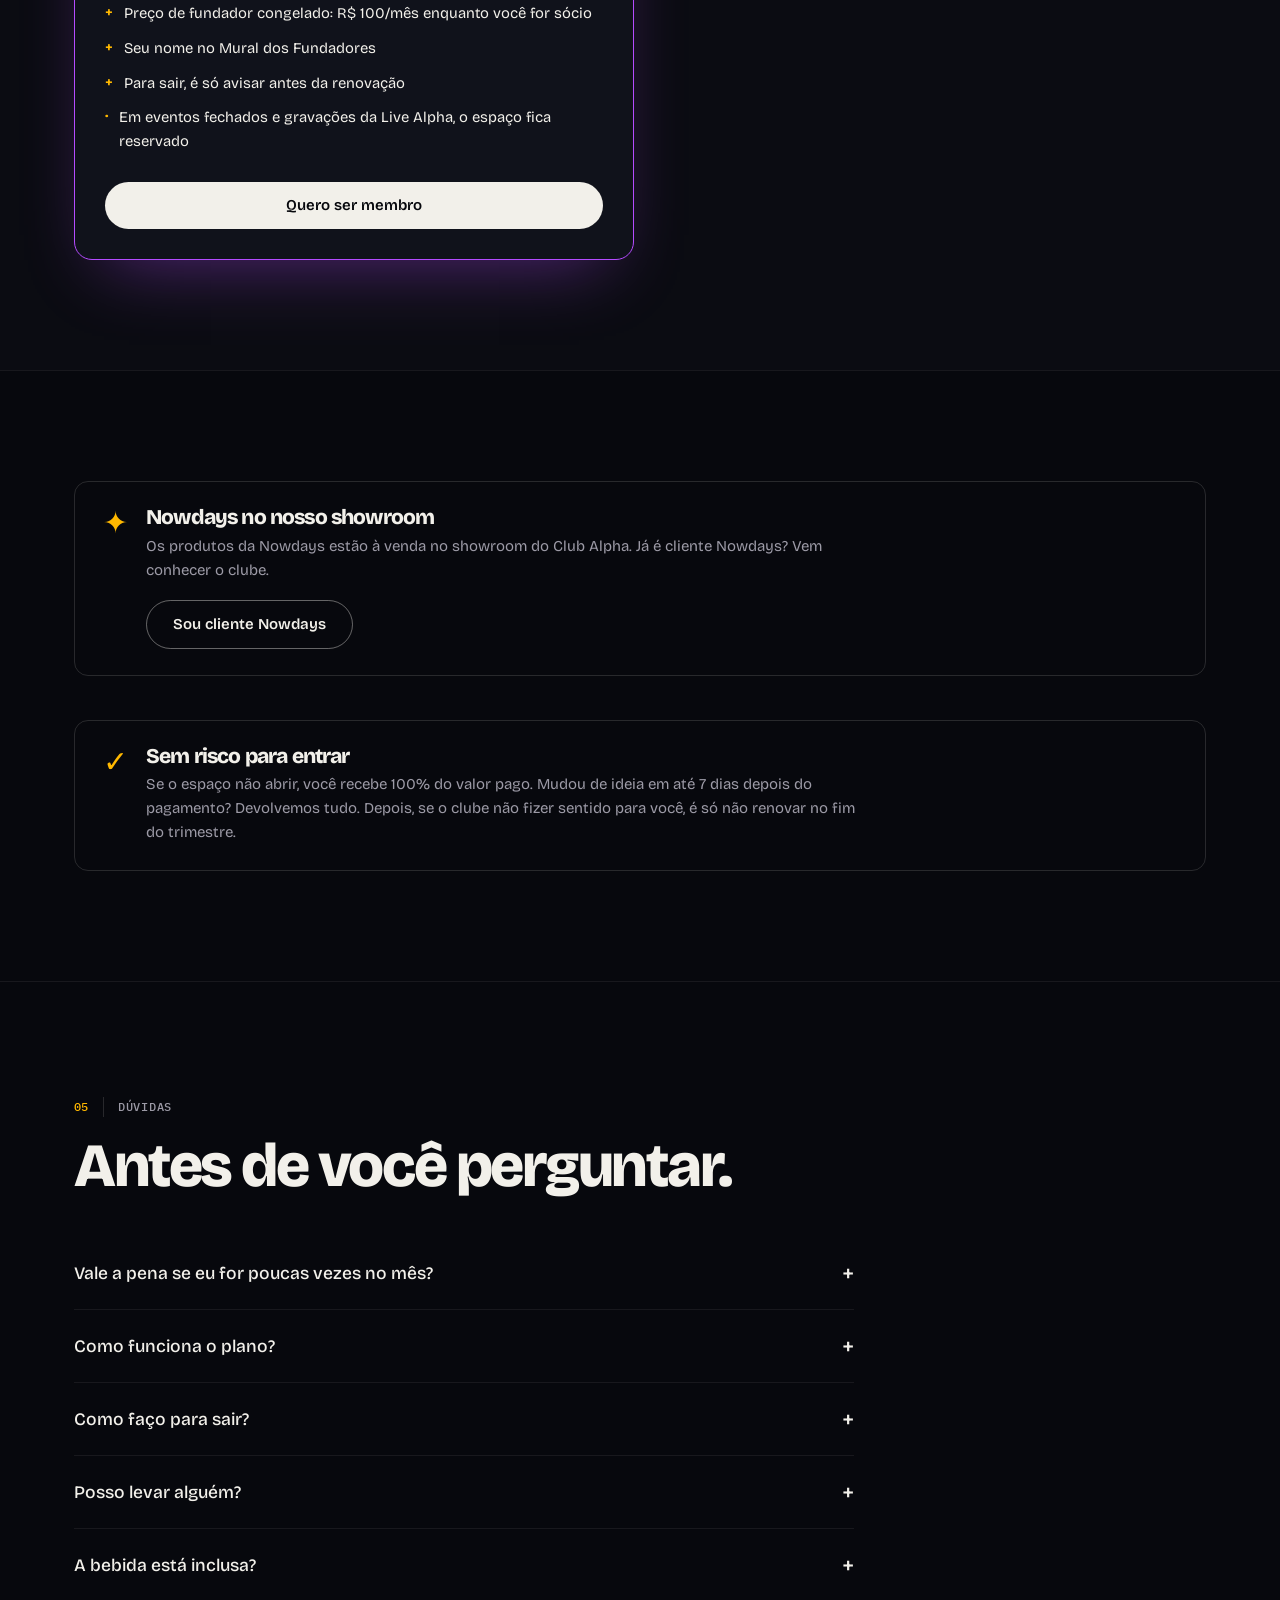
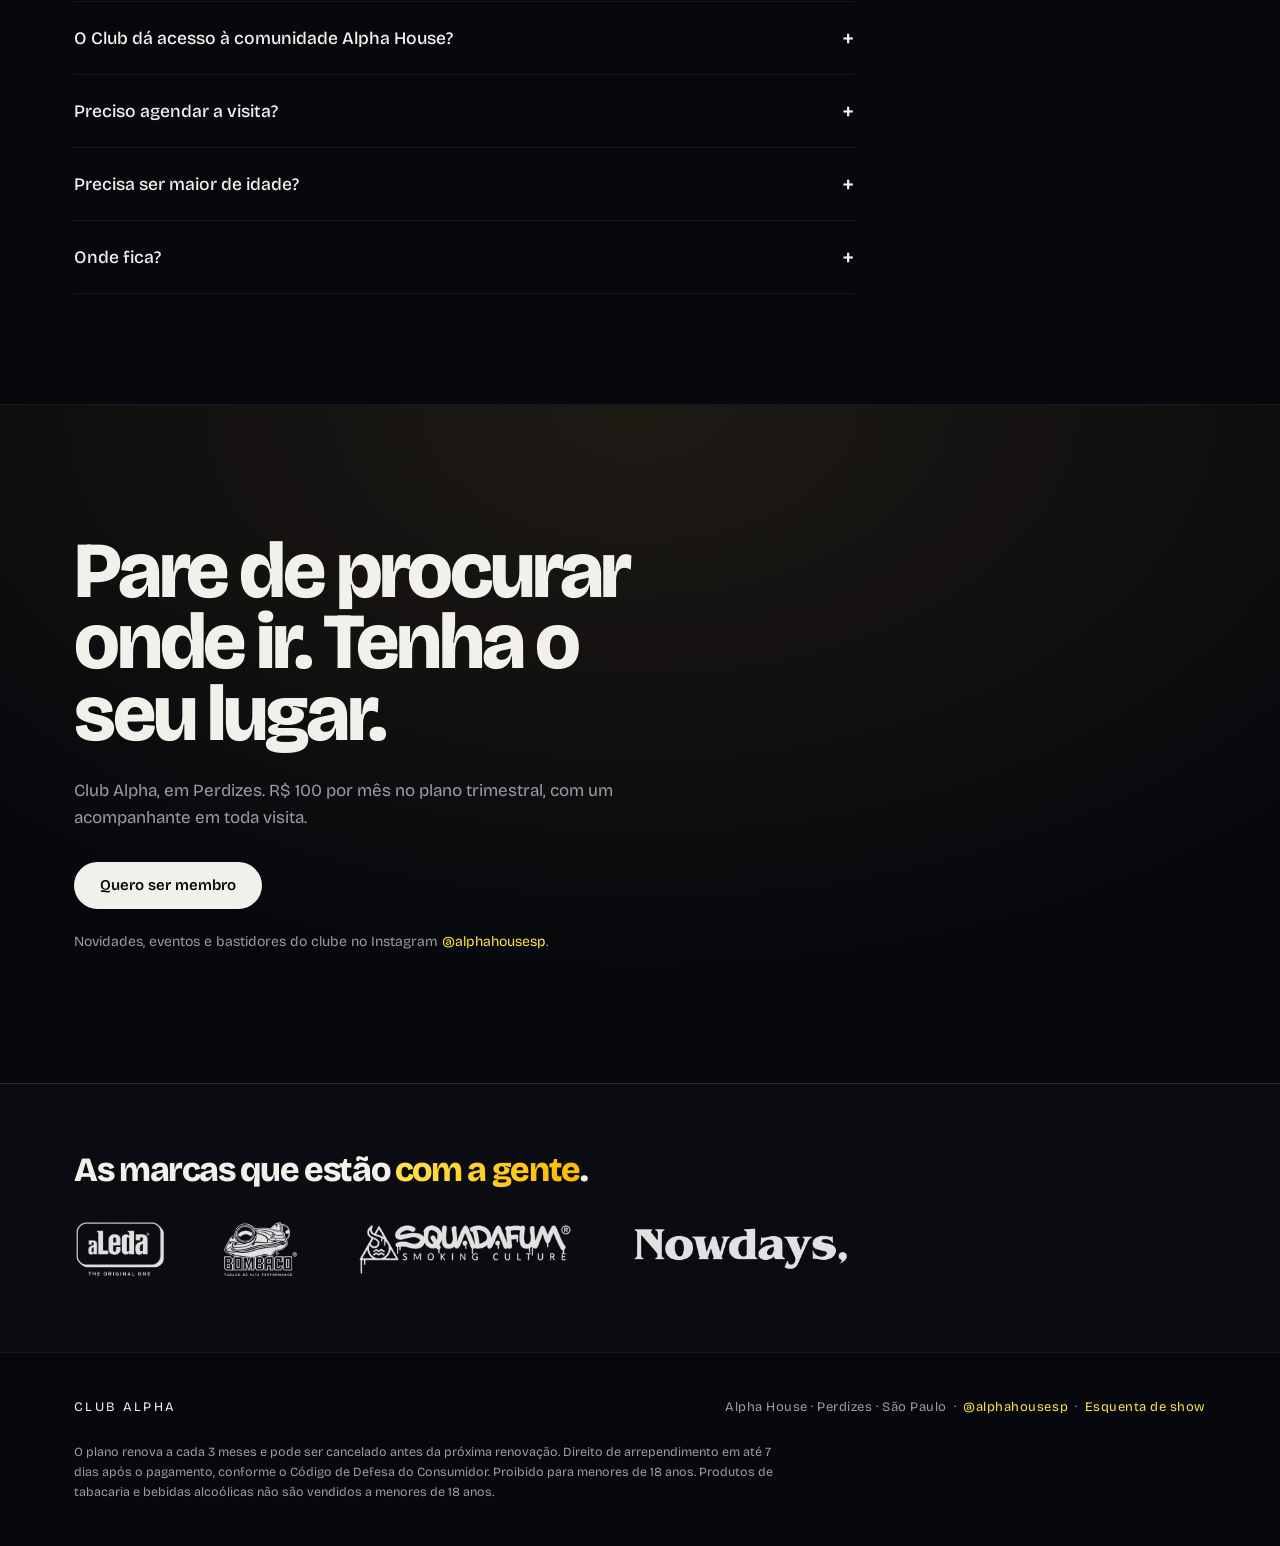
==== commit ff5bee1a: "Revisão de lançamento: imagem de compartilhamento real, textos coerentes, Club e Esquenta na identid" ====
--- a/club/index.html
+++ b/club/index.html
@@ -20,12 +20,13 @@
 <!-- Preço do plano e marcas: arquivo /config.js -->
 <link rel="preconnect" href="https://fonts.googleapis.com">
 <link rel="preconnect" href="https://fonts.gstatic.com" crossorigin>
-<link href="https://fonts.googleapis.com/css2?family=Archivo:ital,wdth,wght@0,62..125,400..800;1,62..125,400..800&family=Instrument+Serif:ital@0;1&display=swap" rel="stylesheet">
+<link href="https://fonts.googleapis.com/css2?family=Bricolage+Grotesque:opsz,wght@12..96,400..800&family=Cinzel:wght@500&family=IBM+Plex+Mono:wght@400;500&display=swap" rel="stylesheet">
 <link rel="icon" href="../assets/logo/favicon.svg" type="image/svg+xml">
 <link rel="icon" href="../assets/logo/favicon-32.png" sizes="32x32">
 <link rel="apple-touch-icon" href="../assets/logo/apple-touch-icon.png">
 <link rel="preload" as="image" href="../img/lounge-led.webp" fetchpriority="high">
 <link rel="stylesheet" href="../assets/site.css">
+<link rel="stylesheet" href="../assets/ponte.css">
 </head>
 <body data-oferta="club">
 
@@ -86,7 +87,7 @@
       <div class="perk reveal"><span class="tag">+1</span><h3>Um acompanhante</h3><p>Em toda visita, você traz uma pessoa com você. Sem custo extra de entrada.</p></div>
       <div class="perk reveal"><span class="tag">Showroom</span><h3>Showroom exclusivo</h3><p>Dentro do clube, para conhecer de perto e levar para casa.</p></div>
       <div class="perk reveal"><span class="tag">Bar</span><h3>Consumo à parte</h3><p>Bebidas e consumo cobrados à parte. Você paga só o que pedir.</p></div>
-      <div class="perk reveal"><span class="tag">Estrutura</span><h3>Vista e clima de casa</h3><p>Vista para a cidade, ambiente climatizado, painel de LED e som para a noite render.</p></div>
+      <div class="perk reveal"><span class="tag">Estrutura</span><h3>Vista, som e conforto</h3><p>Vista para a cidade, ambiente climatizado, painel de LED e som para a noite render.</p></div>
       <div class="perk reveal"><span class="tag">Sem agendamento</span><h3>É só chegar</h3><p>Sem reservar mesa, sem fila: o espaço é aberto para os sócios no horário de funcionamento.</p></div>
     </div>
   </div>
@@ -150,7 +151,7 @@
           <li><span class="ck">+</span>Showroom exclusivo</li>
           <li><span class="ck">+</span>Bebidas e consumo à parte</li>
           <li><span class="ck">+</span>Preço de fundador congelado: R$ 100/mês enquanto você for sócio</li>
-          <li><span class="ck">+</span>Sua assinatura no Mural dos Fundadores da casa</li>
+          <li><span class="ck">+</span>Seu nome no Mural dos Fundadores</li>
           <li><span class="ck">+</span>Para sair, é só avisar antes da renovação</li>
           <li><span class="ck">·</span>Em eventos fechados e gravações da Live Alpha, o espaço fica reservado</li>
         </ul>
--- a/assets/site.css
+++ b/assets/site.css
@@ -246,7 +246,7 @@
 /* ---------- Galeria ---------- */
 .gal{display:grid;grid-template-columns:repeat(3,1fr);gap:16px;margin-top:46px;}
 .gal figure{margin:0;}
-.gal img{width:100%;aspect-ratio:3/4;object-fit:cover;border-radius:6px;border:1px solid var(--line-soft);}
+.gal img{width:100%;height:auto;aspect-ratio:3/4;object-fit:cover;border-radius:6px;border:1px solid var(--line-soft);}
 .gal figcaption{font-size:13.5px;color:var(--muted);margin-top:10px;}
 @media(max-width:760px){ .gal{grid-template-columns:1fr;} .gal img{aspect-ratio:4/3;} }
 
--- a/assets/ponte.css
+++ b/assets/ponte.css
@@ -0,0 +1,80 @@
+/* =====================================================================
+   PONTE (out/2026): Club e Esquenta com a mesma identidade da home.
+   Bricolage Grotesque + IBM Plex Mono, paleta viva (violeta, rubi,
+   ciano e ouro) e botões arredondados. Carregado depois do site.css.
+   ===================================================================== */
+:root{
+  --display:"Bricolage Grotesque",system-ui,sans-serif;
+  --texto:"Bricolage Grotesque",system-ui,sans-serif;
+  --serifa:"Bricolage Grotesque",system-ui,sans-serif;
+  --mono:"IBM Plex Mono",ui-monospace,monospace;
+  --bg:#07080D; --bg-2:#0B0C12; --panel:#10121B; --panel-2:#151826;
+  --ink:#F2F0EA; --muted:#9C9AA6;
+  --gold:#FFB800; --gold-bright:#FFE14D;
+  --line:rgba(242,240,234,.14); --line-soft:rgba(242,240,234,.07);
+  --sinal:#FF2E63;
+  --vio:#B44BFF; --rubi:#FF2E63; --ciano:#2BE4FF; --ouro:#FFE14D; --ouro-2:#FFB800;
+}
+body{letter-spacing:0;}
+body::after{display:none;}
+
+/* títulos: mesma fonte da home, destaque em ouro no lugar do itálico */
+h1,h2,h3{font-stretch:100%;font-weight:800;letter-spacing:-.04em;line-height:.95;}
+h1 em,h2 em,h3 em,.hero h1 em,.marcas h2 em{font-family:var(--display);font-style:normal;font-weight:800;letter-spacing:-.04em;
+  background:linear-gradient(100deg,var(--ouro),var(--ouro-2));-webkit-background-clip:text;background-clip:text;color:transparent;}
+.hero h1,.final h2{text-transform:none;}
+.hero h1{font-size:clamp(44px,7vw,100px);line-height:.92;max-width:14ch;letter-spacing:-.045em;}
+.hero h1 em{display:block;font-size:.62em;line-height:1;margin-top:.14em;}
+.band-head h2{font-size:clamp(34px,4.8vw,64px);}
+.final h2{font-size:clamp(42px,6.2vw,92px);}
+.perk h3{letter-spacing:-.03em;}
+.price-hero,.pac .price,.pac-grid.quatro .pac .price,.relogio-num b,.meta-top b,.fatos b,.cta-bar .cta-txt b{font-stretch:100%;font-weight:800;letter-spacing:-.03em;}
+
+/* rótulos em mono, como na home */
+.eyebrow{font-family:var(--mono);font-size:12px;letter-spacing:.06em;font-weight:500;color:var(--muted);}
+.band-head .eyebrow::before{font-family:var(--mono);color:var(--ouro-2);font-weight:500;}
+.perk .tag,.oferta-info .tag{font-family:var(--mono);font-weight:500;letter-spacing:.08em;color:var(--ciano);}
+.pac .flag,.pac .vagas,.show .falta{font-family:var(--mono);font-weight:500;}
+
+/* faixa do topo e menu iguais aos da home */
+.strip{background:linear-gradient(90deg,#2B2DB8,#4F52FF 50%,#6A44E0);color:#fff;font-family:var(--mono);font-size:12.5px;letter-spacing:.02em;}
+.strip b{color:var(--ouro);font-weight:500;}
+.nav{background:rgba(7,8,13,.8);}
+.brand-name{font-family:"Cinzel",Georgia,serif;font-weight:500;letter-spacing:.16em;}
+
+/* botões arredondados */
+.btn{border-radius:999px;font-family:var(--texto);font-weight:600;font-size:15px;letter-spacing:0;text-transform:none;padding:16px 26px;}
+.btn-gold{background:var(--ink);color:#07080D;}
+.btn-gold:hover{background:var(--ouro-2);color:#07080D;}
+.btn-ghost{border-radius:999px;border:1px solid rgba(242,240,234,.4);}
+.btn-ghost:hover{background:var(--ink);color:#07080D;border-color:var(--ink);}
+.pay-toggle{border-radius:999px;overflow:hidden;}
+.pay-toggle button{border-radius:999px;}
+
+/* cores vivas nos detalhes */
+.dores li::before{color:var(--rubi);}
+.dores.sim li::before{color:var(--ciano);}
+.virada{font-family:var(--display);font-weight:600;letter-spacing:-.02em;}
+.step .n{font-stretch:100%;font-weight:800;letter-spacing:-.04em;}
+.steps .step:nth-child(1) .n{color:var(--vio);}
+.steps .step:nth-child(2) .n{color:var(--rubi);}
+.steps .step:nth-child(3) .n{color:var(--ciano);}
+.steps .step:nth-child(4) .n{color:var(--ouro-2);}
+.faixa-trilho span{font-stretch:100%;text-transform:none;letter-spacing:-.03em;}
+.faixa-trilho span:nth-child(even){color:var(--ouro-2);-webkit-text-stroke:0;}
+.faixa-trilho span::after{content:"✦";color:var(--vio);}
+.meta-barra i{background:linear-gradient(90deg,var(--vio),var(--rubi),var(--ouro-2));}
+
+/* cantos arredondados, como os cards da home */
+.pac{border-radius:18px;}
+.pac.feat{border-color:var(--vio);box-shadow:0 30px 70px -30px rgba(180,75,255,.45);}
+.pac .flag,.pac .vagas,.show .falta{border-radius:999px;}
+.show .falta{background:var(--rubi);}
+.photo,.foto-larga,.oferta-foto,.video-box,.galeria img{border-radius:14px;}
+.guarantee,.eventos,.meta-box,.show,.show:hover{border-radius:14px;}
+.relogio-num span{border-radius:12px;}
+.meta-barra,.meta-barra i{border-radius:999px;}
+
+/* a fonte nova não tem itálico: tudo em pé, sem inclinação falsa */
+html{font-synthesis:weight;}
+.virada,.carta .assinatura,.hero-foot .v,.step .n{font-style:normal;}
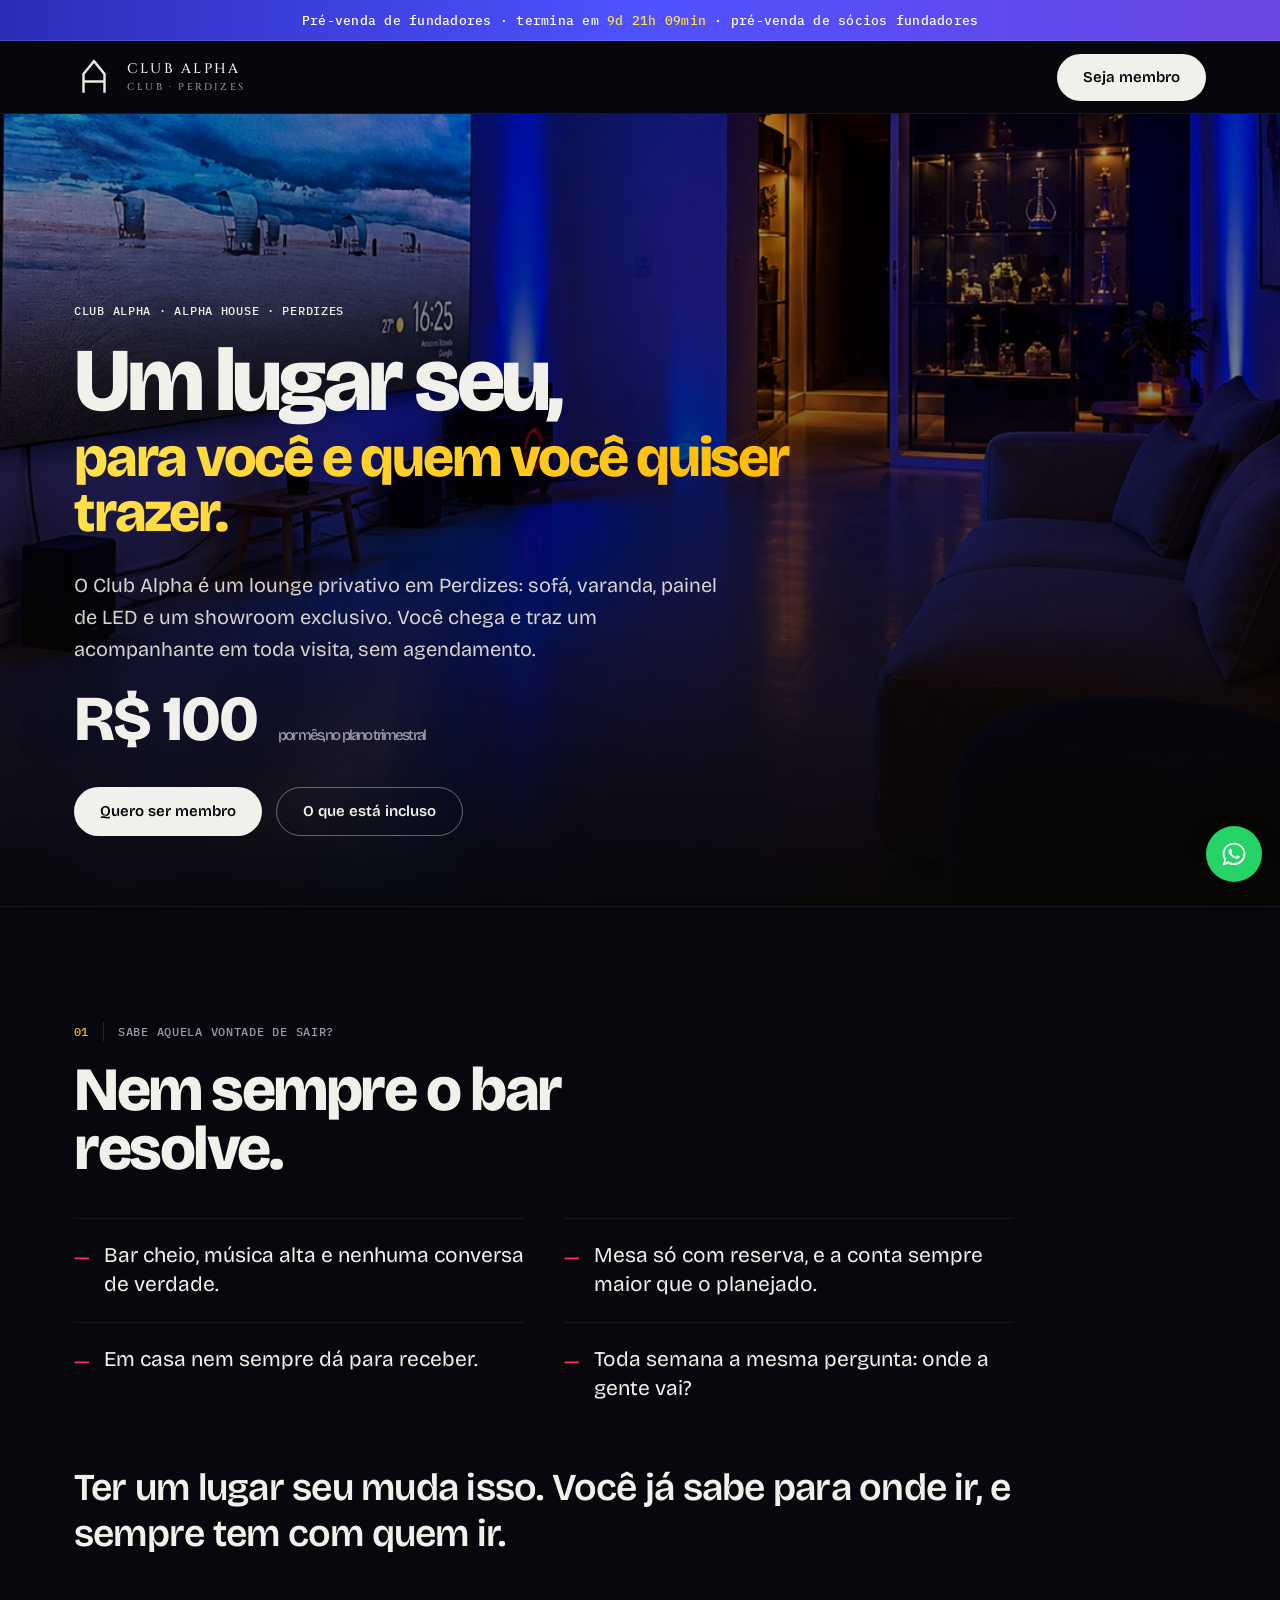
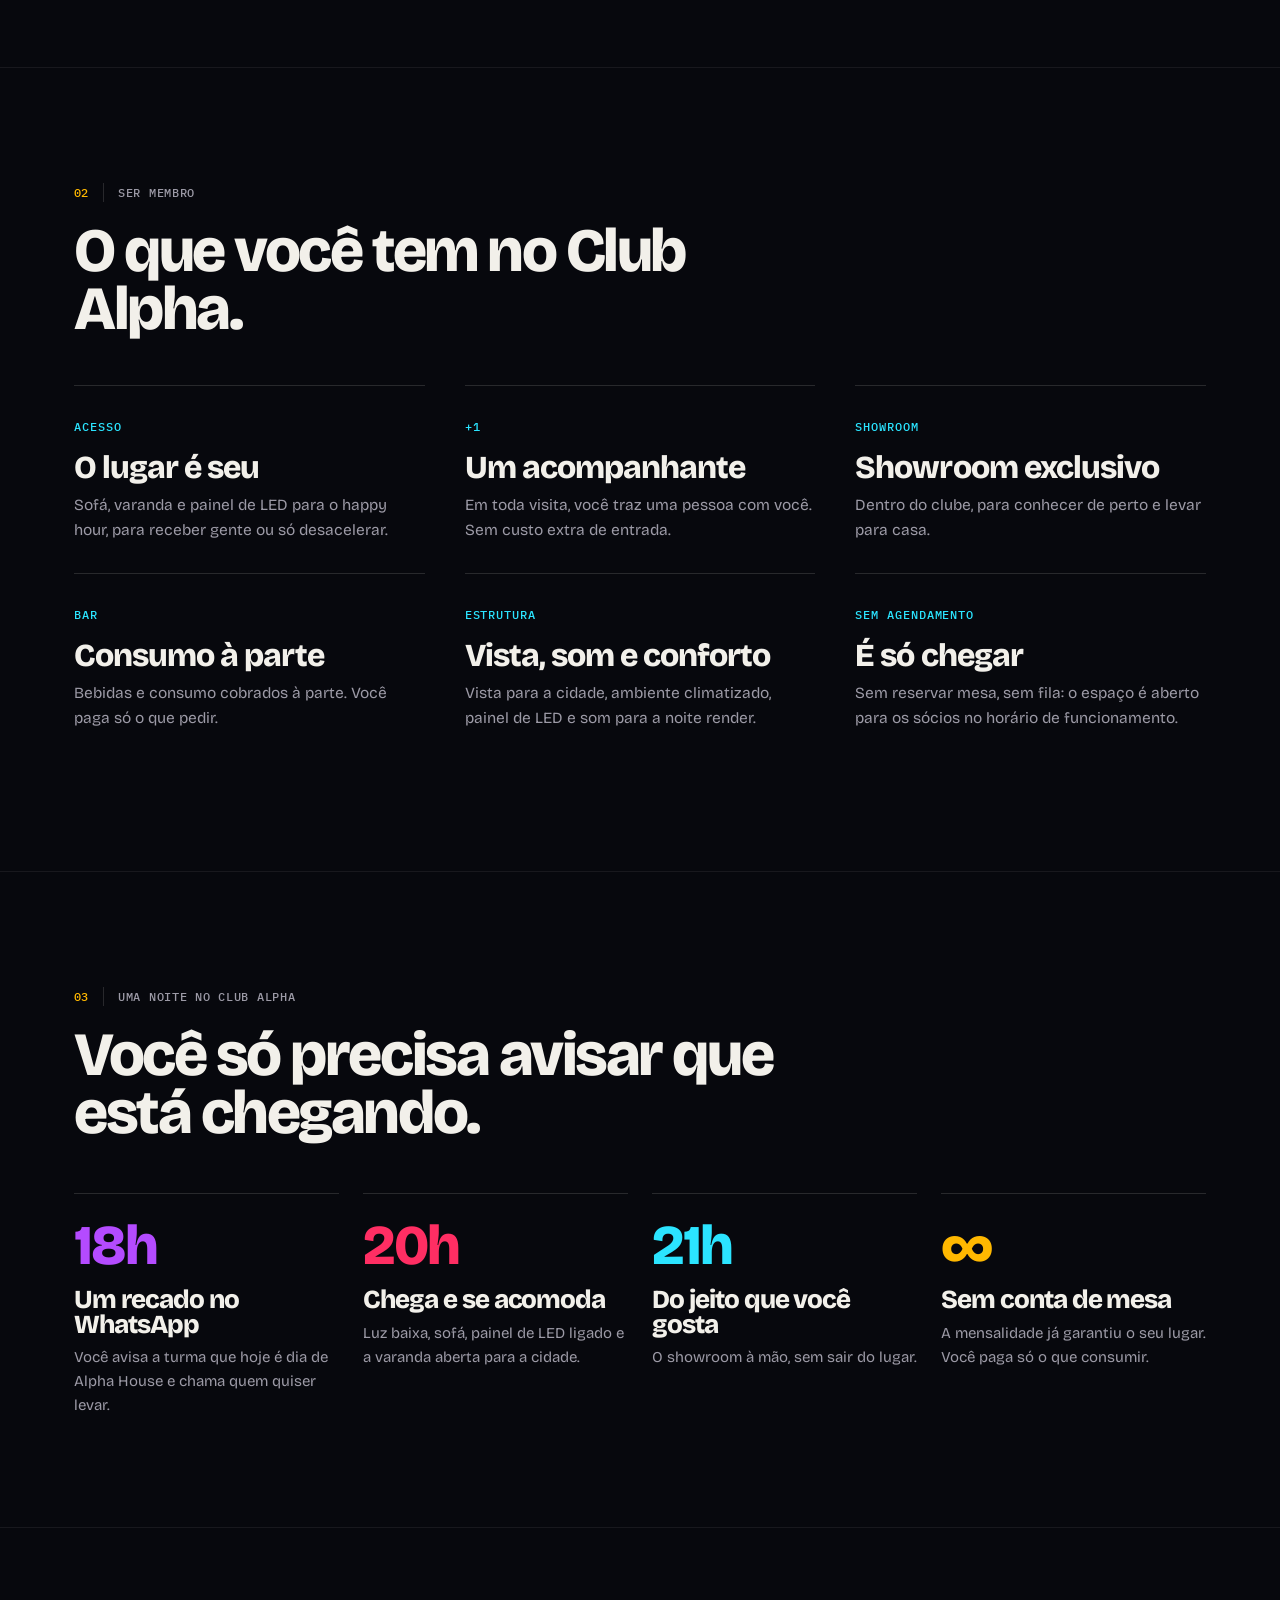
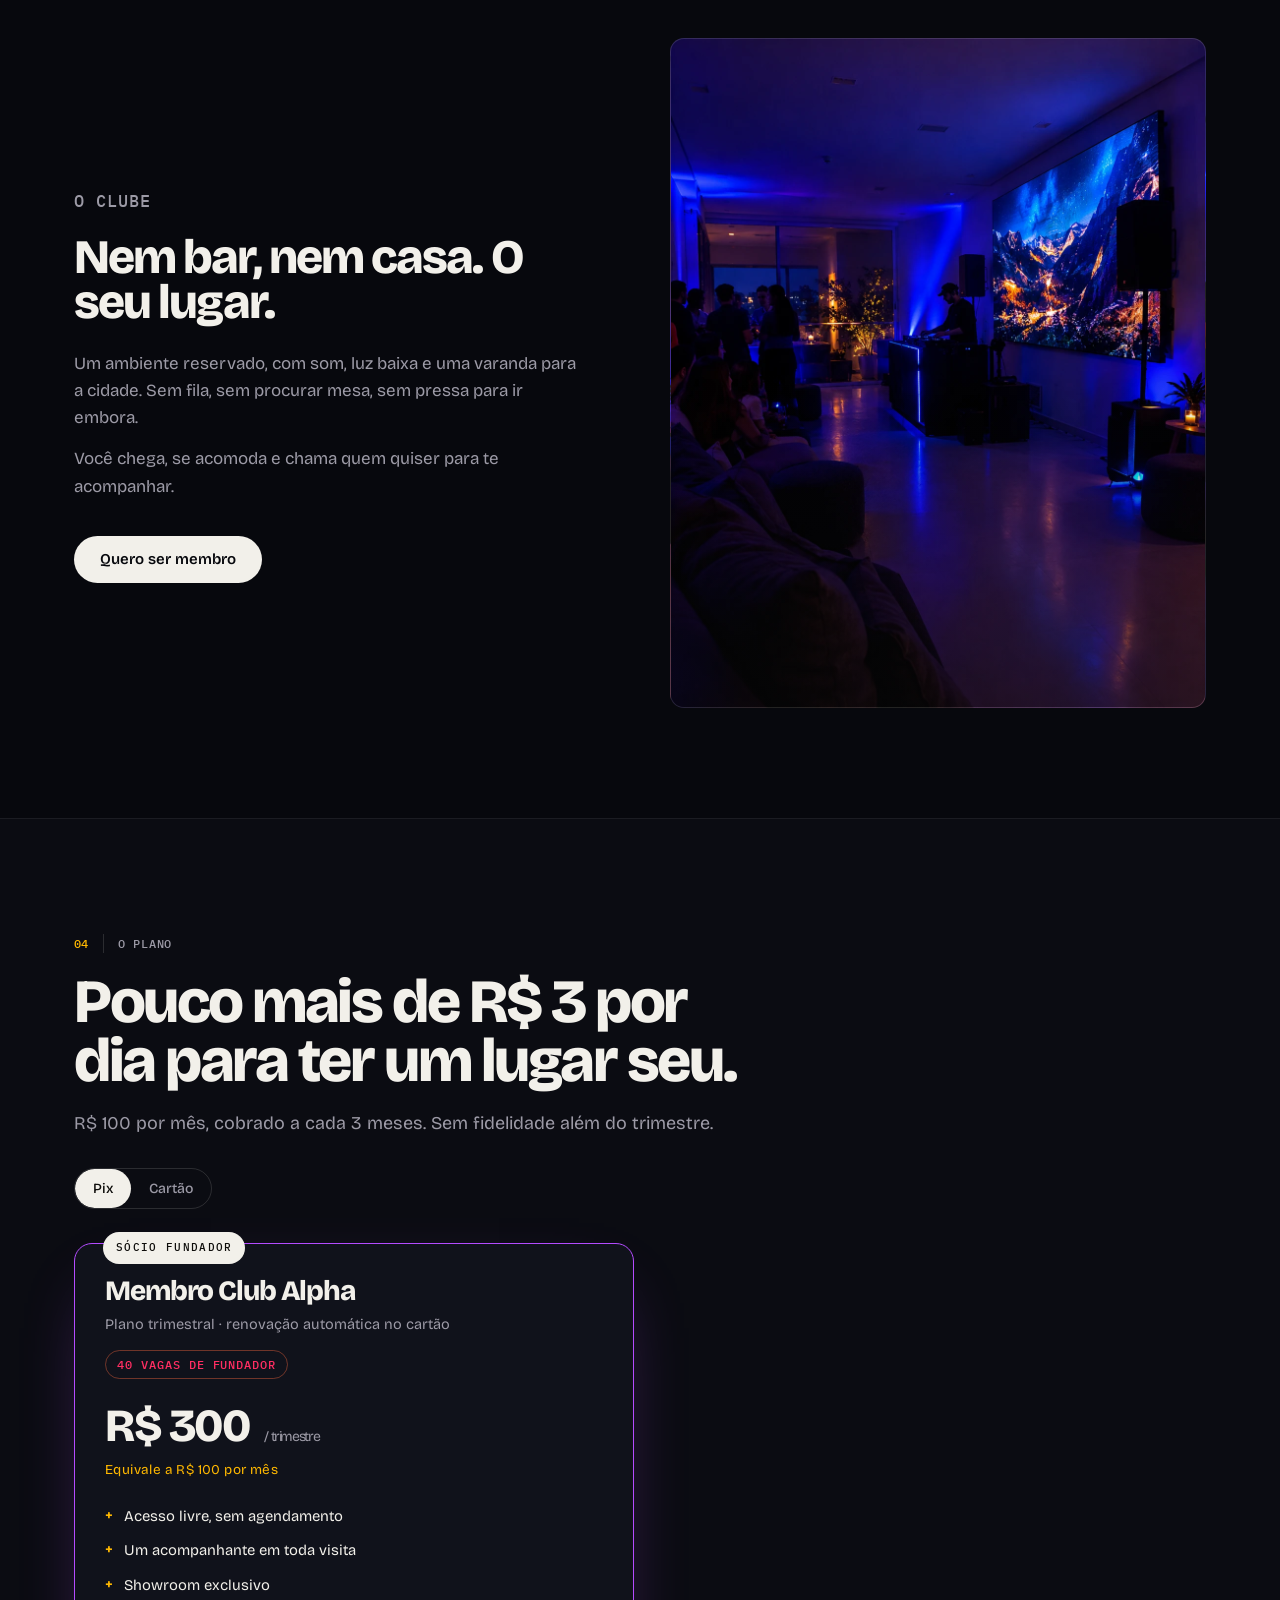
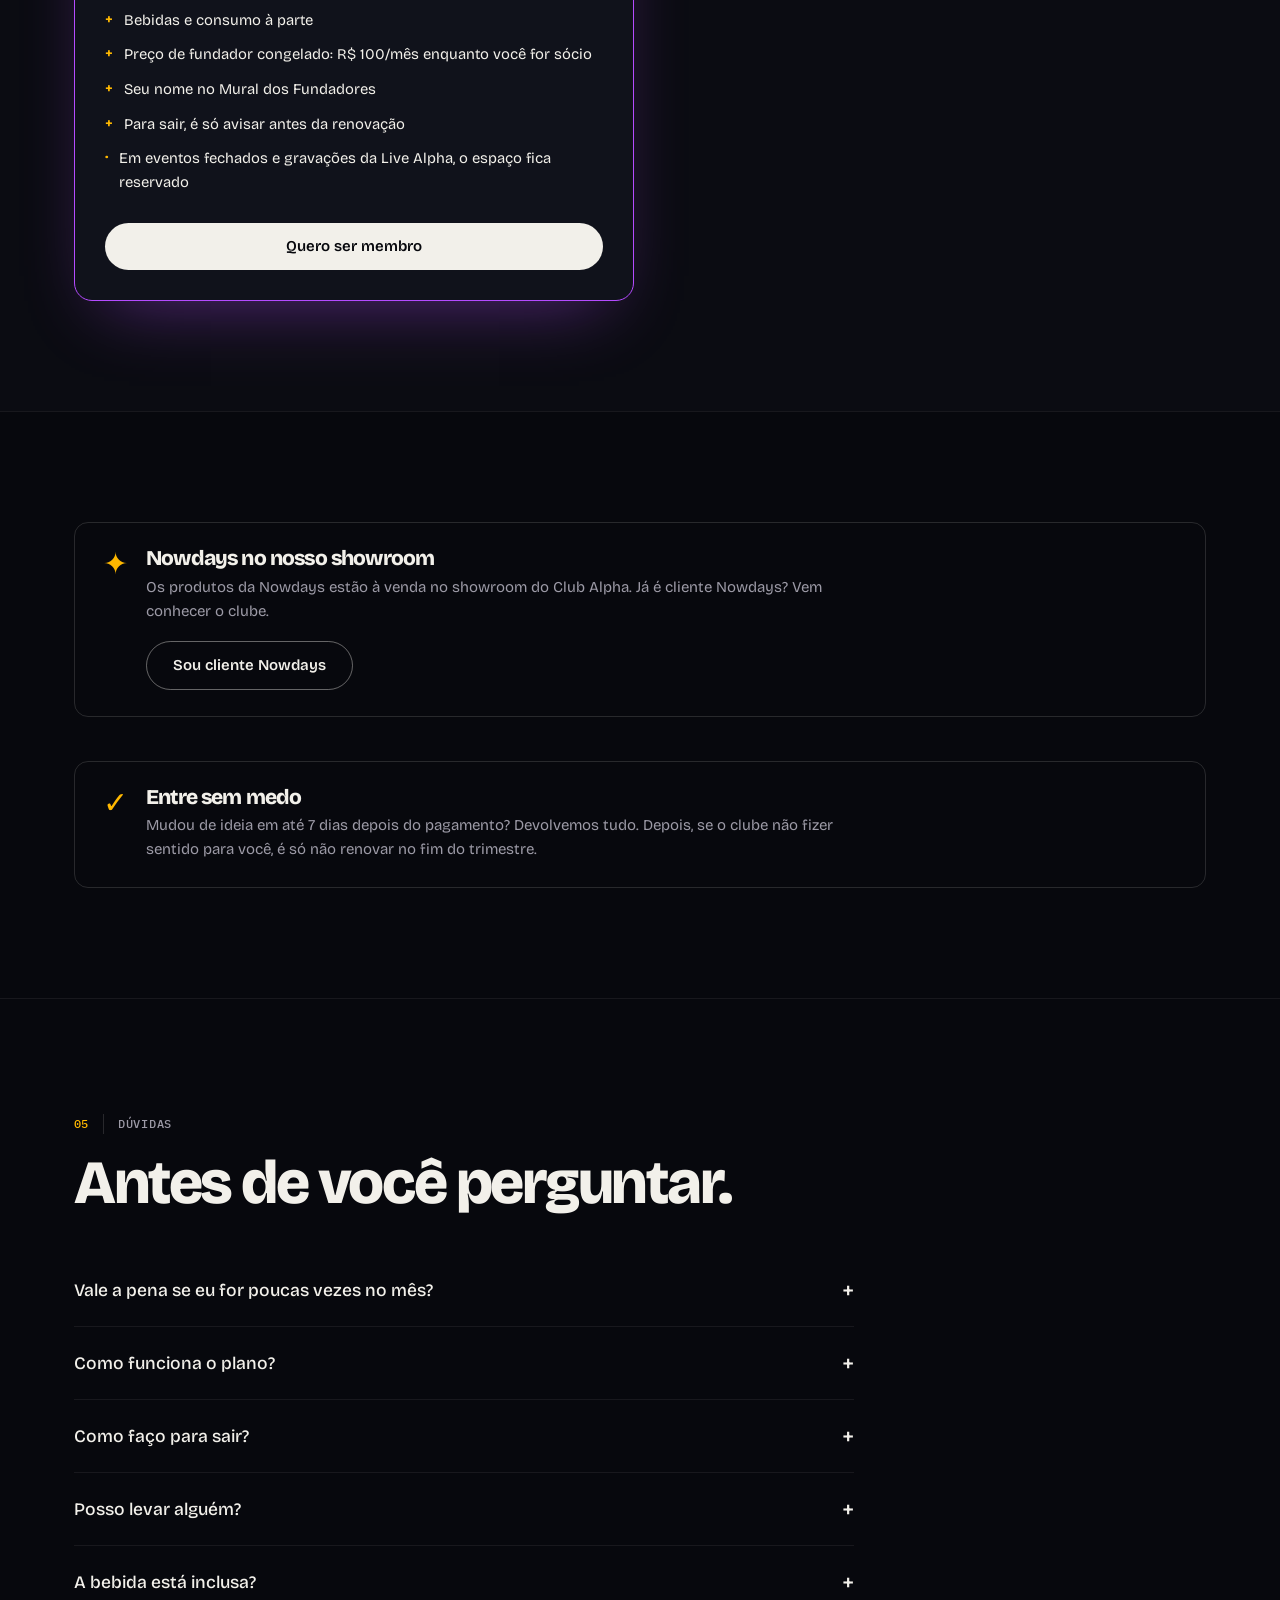
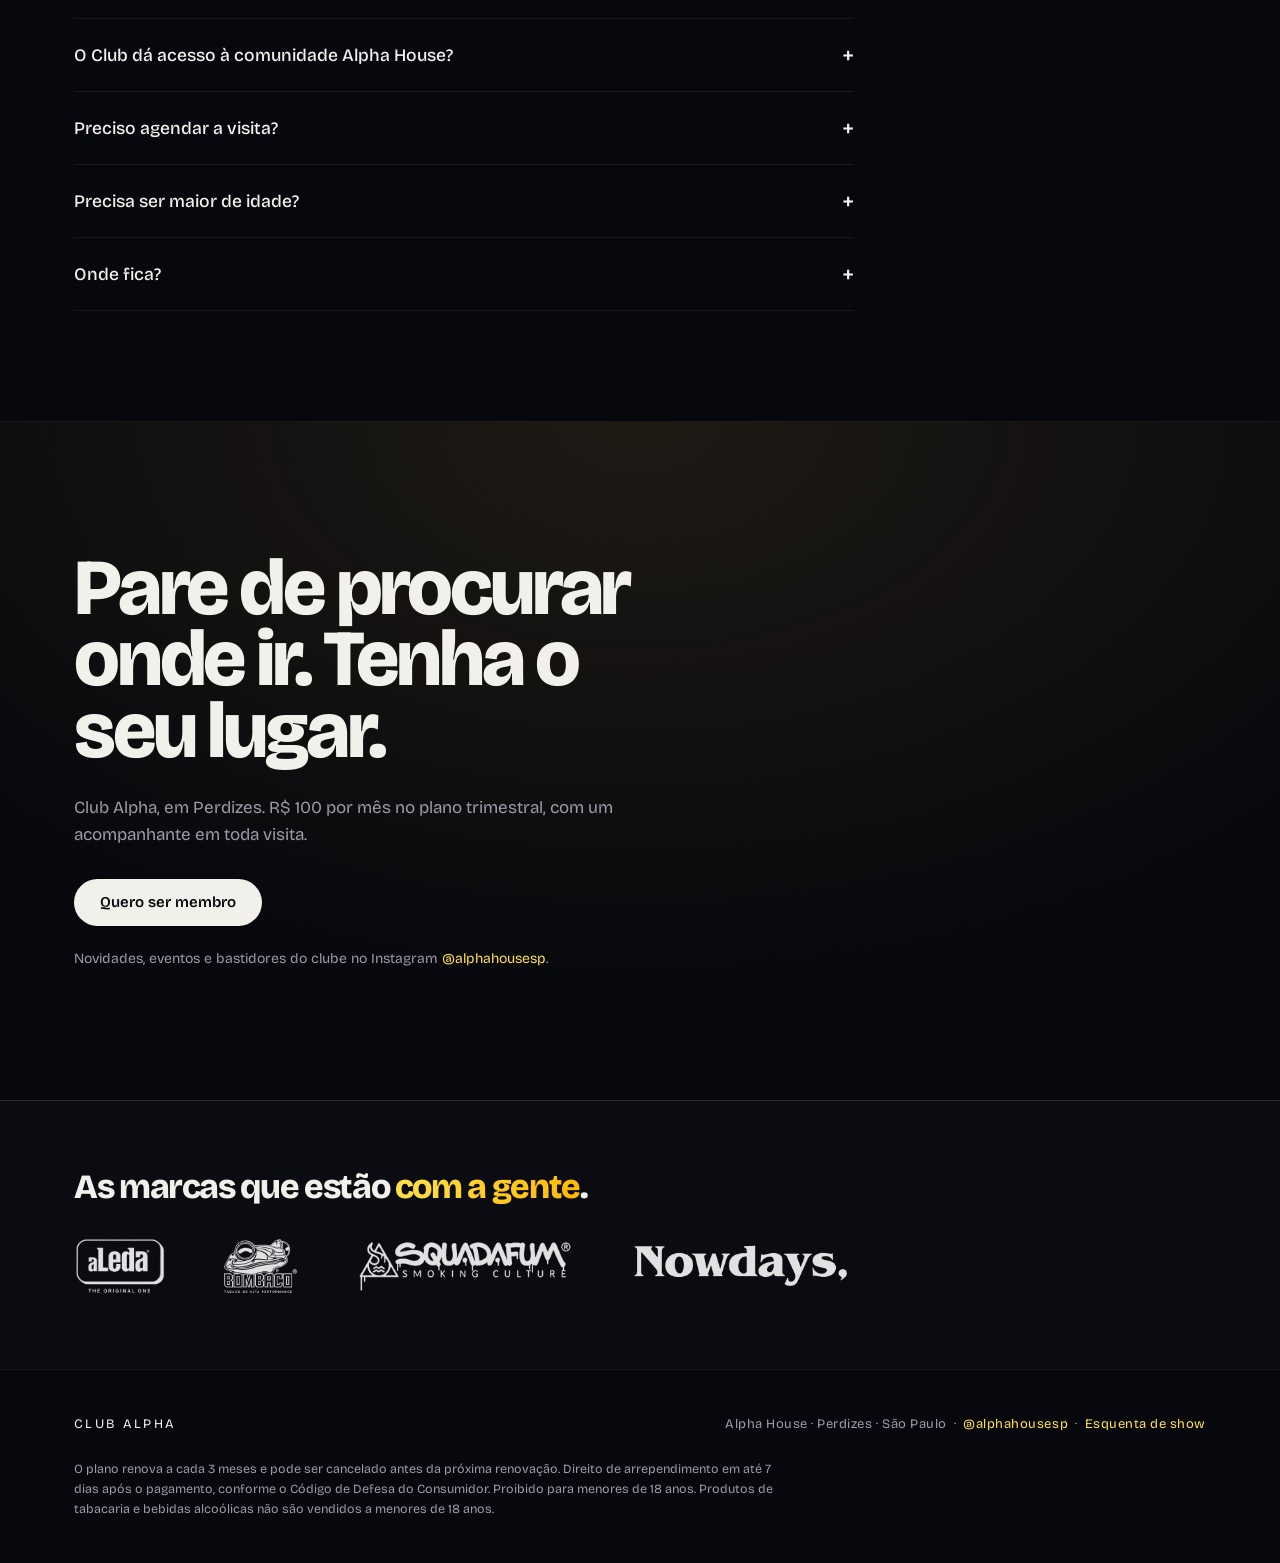
==== commit bcda8ea0: "Inauguração em 20/11 com contagem, sem promessa de devolução se não abrir, nova temporada, marcação " ====
--- a/club/index.html
+++ b/club/index.html
@@ -7,12 +7,12 @@
 <meta name="description" content="Seja membro do Club Alpha: um lounge em Perdizes para você e um acompanhante, com sofá, varanda, painel de LED e showroom exclusivo. R$ 300 por trimestre, com renovação automática." />
 <!-- Prévia do link (WhatsApp/Instagram) -->
 <meta property="og:type" content="website" />
-<meta property="og:url" content="https://alphastudio.alphagalerie.com/club/" />
-<link rel="canonical" href="https://alphastudio.alphagalerie.com/club/" />
+<meta property="og:url" content="https://alphahousesp.alphagalerie.com/club/" />
+<link rel="canonical" href="https://alphahousesp.alphagalerie.com/club/" />
 <meta property="og:site_name" content="Alpha House" />
 <meta property="og:title" content="Club Alpha · seja membro" />
 <meta property="og:description" content="Um lugar seu em Perdizes, com um acompanhante em toda visita e showroom exclusivo. R$ 100 por mês." />
-<meta property="og:image" content="https://alphastudio.alphagalerie.com/img/og-club.jpg" />
+<meta property="og:image" content="https://alphahousesp.alphagalerie.com/img/og-club.jpg" />
 <meta property="og:image:width" content="1200" />
 <meta property="og:image:height" content="630" />
 <meta name="twitter:card" content="summary_large_image" />
@@ -30,7 +30,7 @@
 </head>
 <body data-oferta="club">
 
-<div class="strip" data-prazo>Pré-venda de fundadores<span data-contagem></span> · inauguração prevista para <span data-cfg="INAUGURACAO_PREVISTA">novembro</span> · se o espaço não inaugurar, você recebe <b>100% de volta</b></div>
+<div class="strip" data-prazo><span data-contagem>Inauguração em 20 de novembro</span> · pré-venda de sócios fundadores</div>
 
 <nav class="nav">
   <div class="wrap">
@@ -175,8 +175,8 @@
     <div class="guarantee reveal">
       <span class="g-ic" aria-hidden="true">✓</span>
       <div>
-        <h3>Sem risco para entrar</h3>
-        <p>Se o espaço não abrir, você recebe 100% do valor pago. Mudou de ideia em até 7 dias depois do pagamento? Devolvemos tudo. Depois, se o clube não fizer sentido para você, é só não renovar no fim do trimestre.</p>
+        <h3>Entre sem medo</h3>
+        <p>Mudou de ideia em até 7 dias depois do pagamento? Devolvemos tudo. Depois, se o clube não fizer sentido para você, é só não renovar no fim do trimestre.</p>
       </div>
     </div>
   </div>
